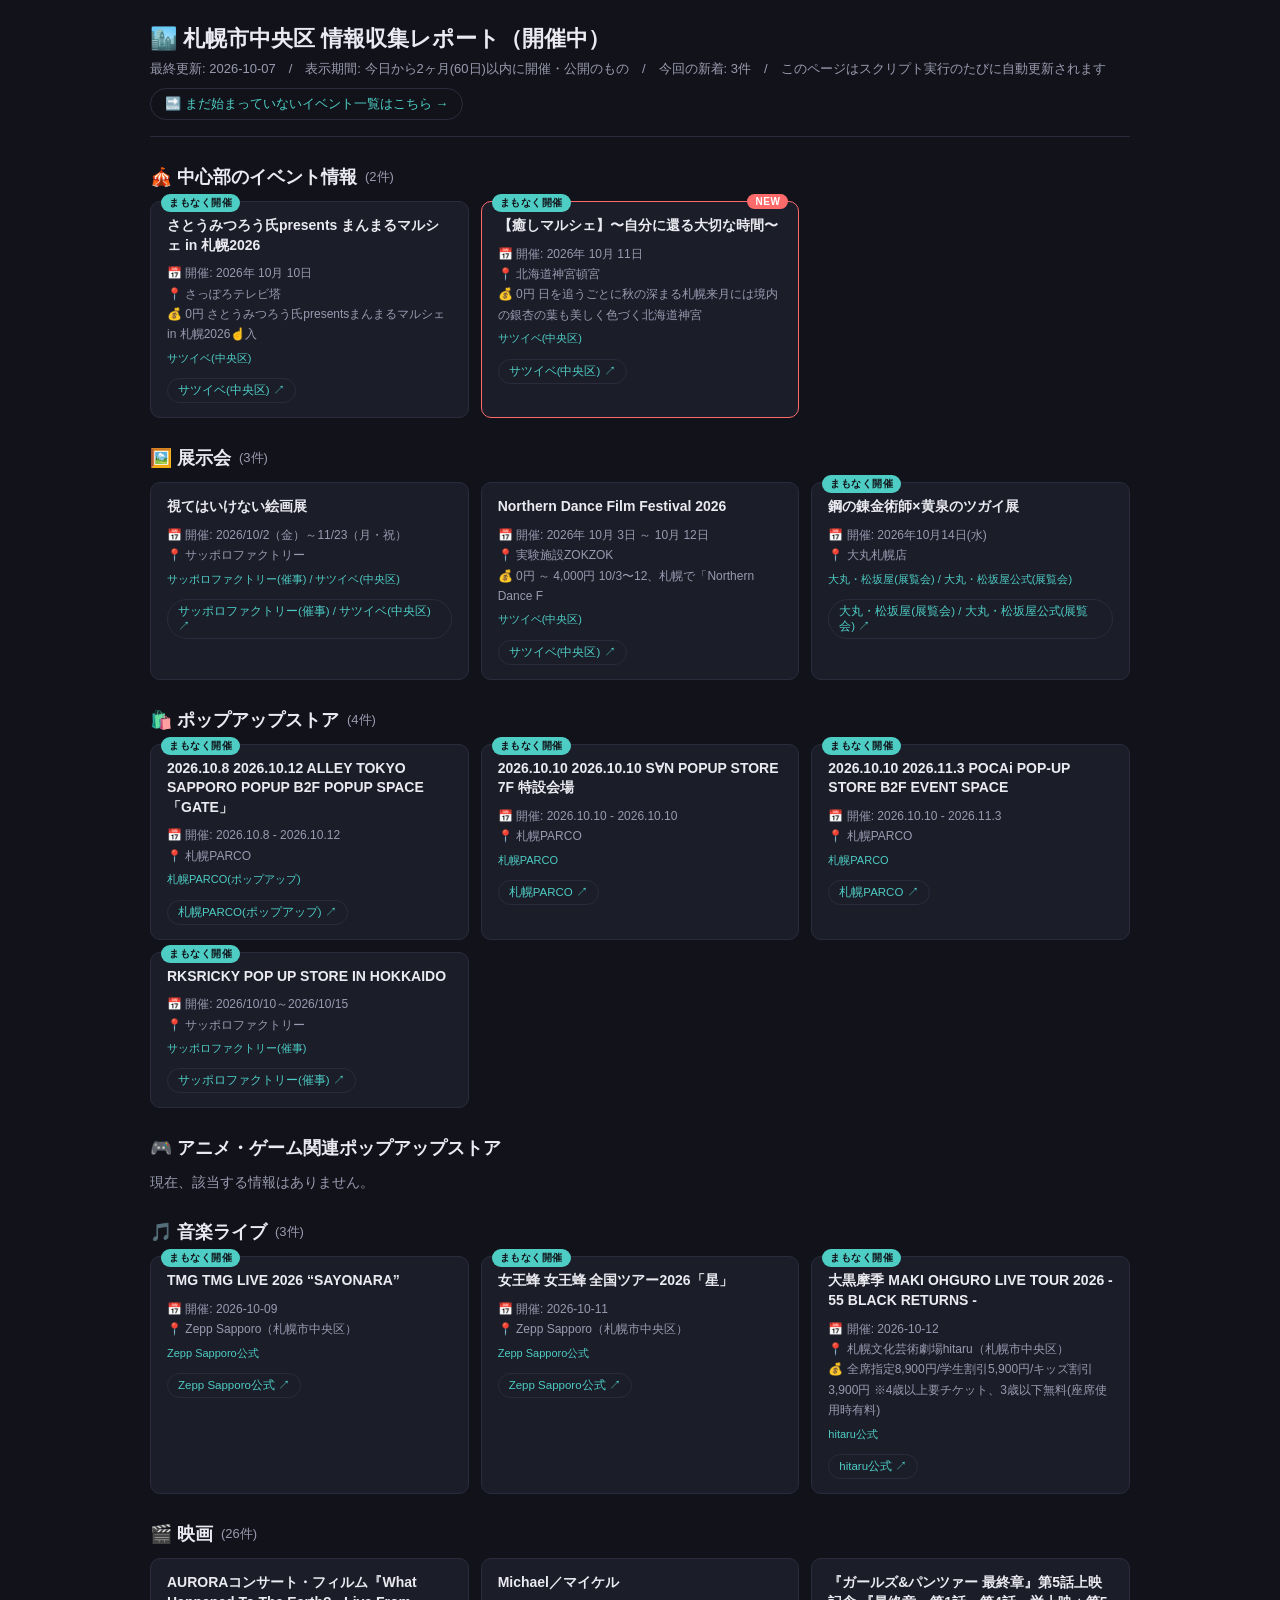
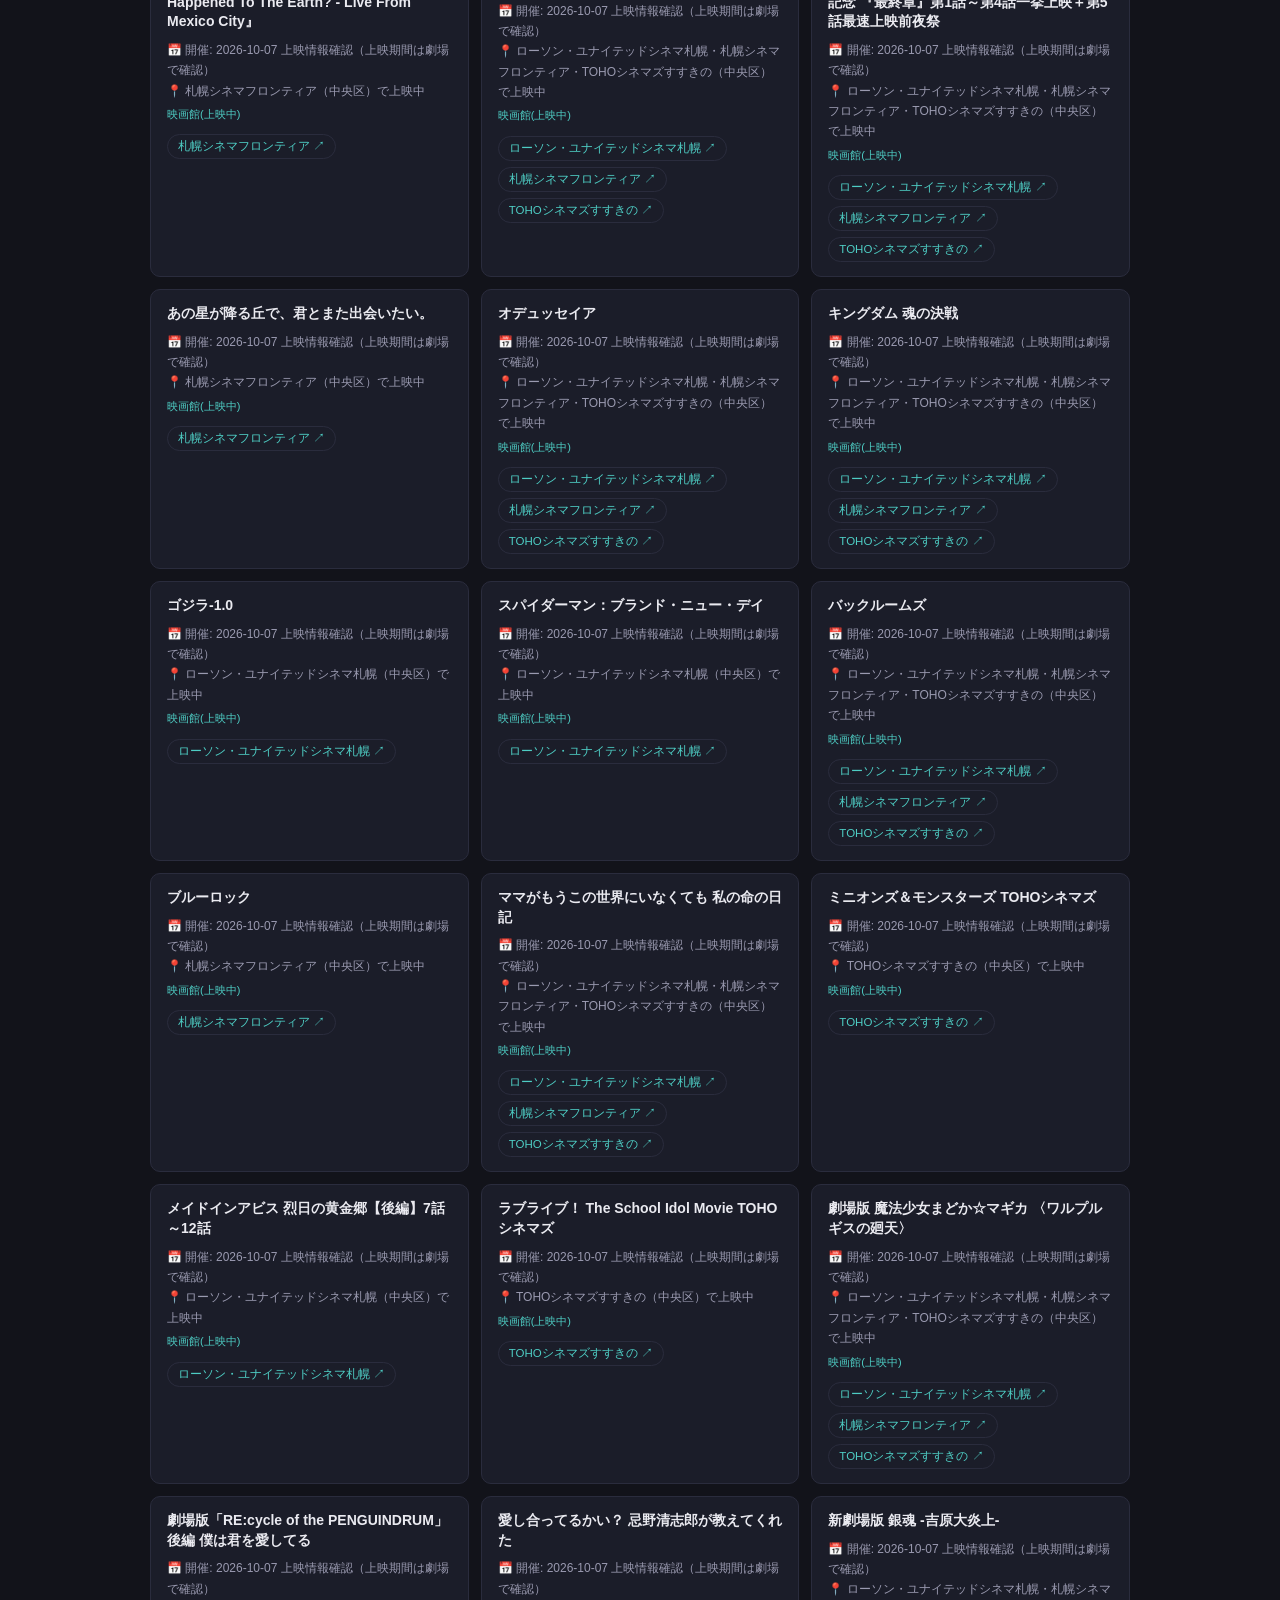
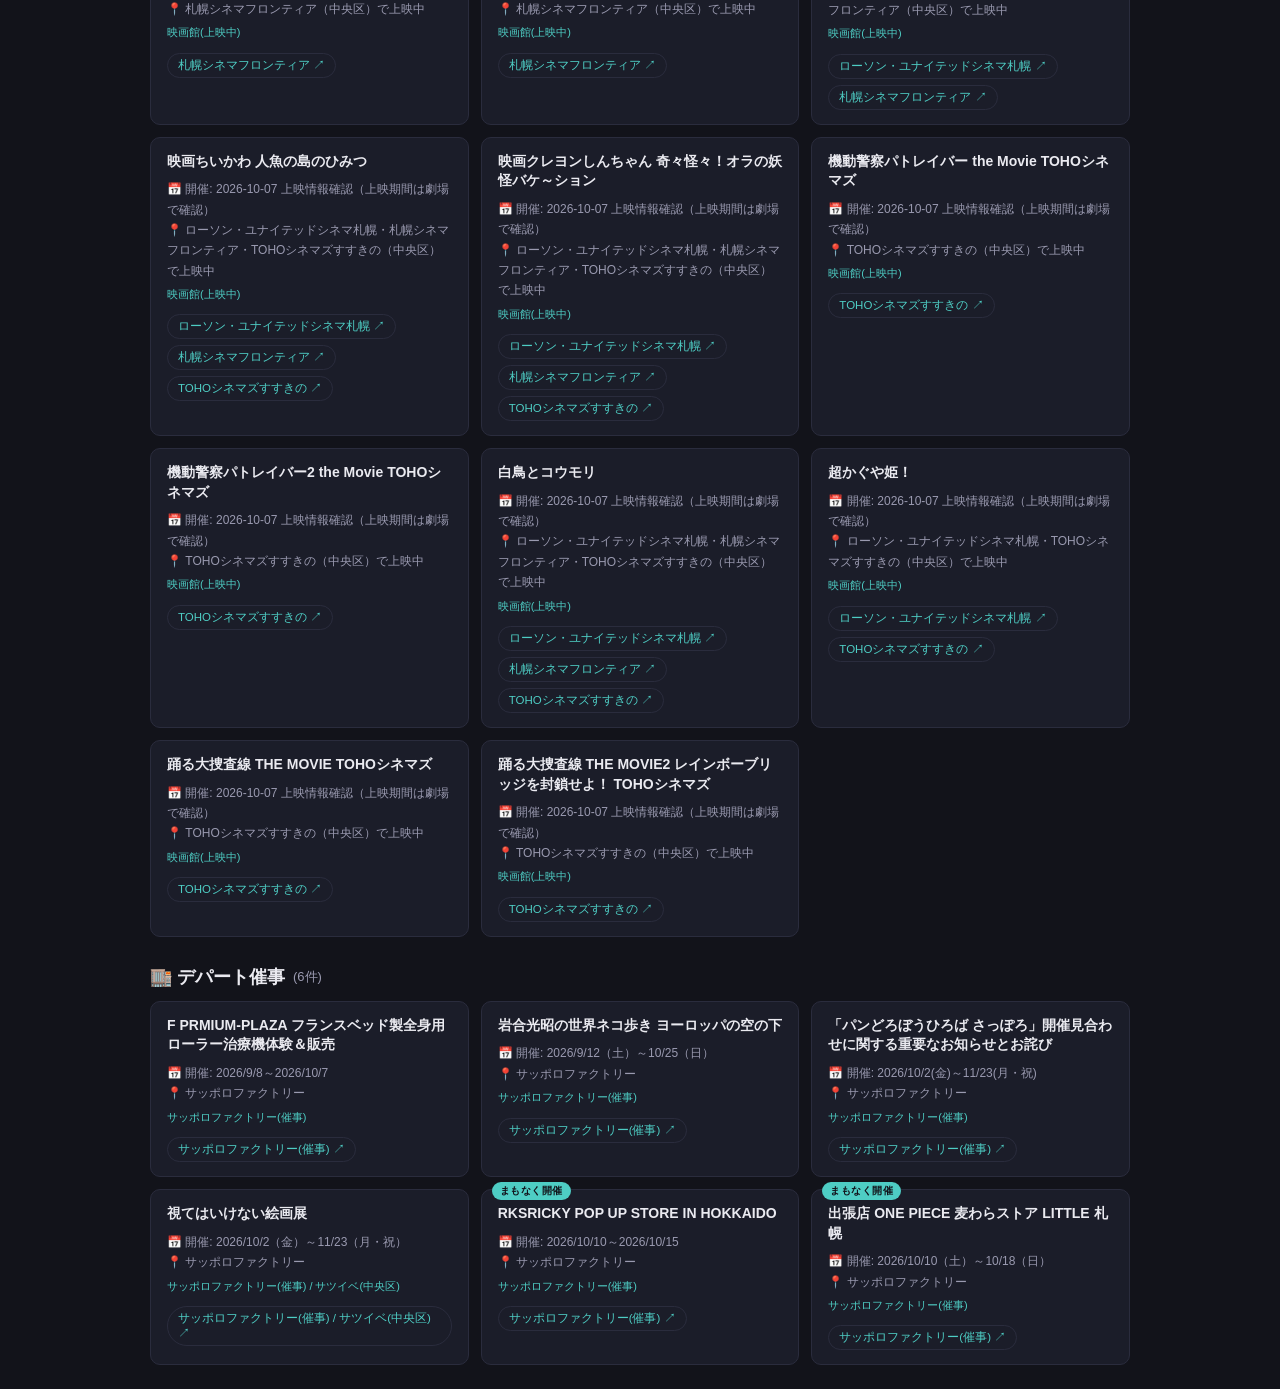
==== data/index.html @ 95ec0a72 "auto update" ====
<!DOCTYPE html>
<html lang="ja">
<head>
<meta charset="UTF-8">
<meta name="viewport" content="width=device-width, initial-scale=1.0">
<title>札幌市中央区 情報収集レポート</title>
<style>
  :root {
    --bg: #12131a;
    --panel: #1b1d29;
    --accent: #ff6b6b;
    --accent2: #4ecdc4;
    --text: #eaeaf0;
    --muted: #9a9ab0;
    --border: #2a2c3d;
  }
  * { box-sizing: border-box; }
  body {
    margin: 0;
    font-family: "Hiragino Kaku Gothic ProN", "Yu Gothic", "Segoe UI", sans-serif;
    background: var(--bg);
    color: var(--text);
    padding: 24px;
  }
  header {
    max-width: 980px;
    margin: 0 auto 24px;
    padding-bottom: 16px;
    border-bottom: 1px solid var(--border);
  }
  h1 {
    font-size: 22px;
    margin: 0 0 6px;
  }
  .updated {
    color: var(--muted);
    font-size: 13px;
  }
  .page-switch {
    margin-top: 10px;
  }
  .page-switch a {
    display: inline-block;
    color: var(--accent2);
    text-decoration: none;
    font-size: 13px;
    border: 1px solid var(--border);
    border-radius: 999px;
    padding: 6px 14px;
  }
  .page-switch a:hover {
    border-color: var(--accent2);
  }
  main {
    max-width: 980px;
    margin: 0 auto;
  }
  h2 {
    font-size: 18px;
    margin: 28px 0 12px;
    display: flex;
    align-items: center;
    gap: 8px;
  }
  .count {
    color: var(--muted);
    font-size: 13px;
    font-weight: normal;
  }
  .empty {
    color: var(--muted);
    font-size: 14px;
  }
  .cards {
    display: grid;
    grid-template-columns: repeat(auto-fill, minmax(260px, 1fr));
    gap: 12px;
  }
  .card {
    position: relative;
    display: block;
    background: var(--panel);
    border: 1px solid var(--border);
    border-radius: 10px;
    padding: 14px 16px;
    color: var(--text);
    transition: border-color 0.15s;
  }
  .card.new {
    border-color: var(--accent);
  }
  .card-links {
    display: flex;
    flex-wrap: wrap;
    gap: 6px;
    margin-top: 10px;
  }
  .card-link {
    display: inline-block;
    font-size: 11.5px;
    color: var(--accent2);
    text-decoration: none;
    border: 1px solid var(--border);
    border-radius: 999px;
    padding: 4px 10px;
    transition: border-color 0.15s, color 0.15s;
  }
  .card-link:hover {
    border-color: var(--accent2);
    color: #fff;
  }
  .badge {
    position: absolute;
    top: -8px;
    right: 10px;
    background: var(--accent);
    color: #fff;
    font-size: 10px;
    padding: 2px 8px;
    border-radius: 999px;
    font-weight: bold;
    letter-spacing: 0.05em;
  }
  .badge-soon {
    right: auto;
    left: 10px;
    background: var(--accent2);
    color: #12131a;
  }
  .card-title {
    font-size: 14px;
    font-weight: 600;
    margin-bottom: 8px;
    line-height: 1.4;
  }
  .card-blurb {
    font-size: 12.5px;
    color: var(--accent2);
    margin-bottom: 8px;
    line-height: 1.5;
  }
  .card-meta {
    font-size: 12px;
    color: var(--muted);
    line-height: 1.7;
  }
  .source {
    display: inline-block;
    margin-top: 4px;
    color: var(--accent2);
    font-size: 11px;
  }
</style>
</head>
<body>
<header>
  <h1>🏙️ 札幌市中央区 情報収集レポート（開催中）</h1>
  <div class="updated">最終更新: 2026-10-07　/　表示期間: 今日から2ヶ月(60日)以内に開催・公開のもの　/　今回の新着: 3件　/　このページはスクリプト実行のたびに自動更新されます</div>
  <div class="page-switch"><a href="upcoming.html">🔜 まだ始まっていないイベント一覧はこちら →</a></div>
</header>
<main>
<h2>🎪 中心部のイベント情報 <span class="count">(2件)</span></h2><div class="cards">
            <div class="card">
              <span class="badge badge-soon">まもなく開催</span>
              <div class="card-title">さとうみつろう氏presents まんまるマルシェ in 札幌2026</div>
              
              <div class="card-meta">
                📅 開催: 2026年 10月 10日<br>
                
                📍 さっぽろテレビ塔<br>
                💰 0円 さとうみつろう氏presentsまんまるマルシェ in 札幌2026☝️入<br>
                <span class="source">サツイベ(中央区)</span>
              </div>
              <div class="card-links"><a class="card-link" href="https://sapporo.magazine.events/area/chuou-ku/83723.html" target="_blank" rel="noopener">サツイベ(中央区) ↗</a></div>
            </div>
            
            <div class="card new">
              <span class="badge">NEW</span><span class="badge badge-soon">まもなく開催</span>
              <div class="card-title">【癒しマルシェ】〜自分に還る大切な時間〜</div>
              
              <div class="card-meta">
                📅 開催: 2026年 10月 11日<br>
                
                📍 北海道神宮頓宮<br>
                💰 0円 日を追うごとに秋の深まる札幌来月には境内の銀杏の葉も美しく色づく北海道神宮<br>
                <span class="source">サツイベ(中央区)</span>
              </div>
              <div class="card-links"><a class="card-link" href="https://sapporo.magazine.events/area/chuou-ku/83795.html" target="_blank" rel="noopener">サツイベ(中央区) ↗</a></div>
            </div>
            </div><h2>🖼️ 展示会 <span class="count">(3件)</span></h2><div class="cards">
            <div class="card">
              
              <div class="card-title">視てはいけない絵画展</div>
              
              <div class="card-meta">
                📅 開催: 2026/10/2（金）～11/23（月・祝）<br>
                
                📍 サッポロファクトリー<br>
                
                <span class="source">サッポロファクトリー(催事) / サツイベ(中央区)</span>
              </div>
              <div class="card-links"><a class="card-link" href="https://sapporofactory.jp/event/detail/648" target="_blank" rel="noopener">サッポロファクトリー(催事) / サツイベ(中央区) ↗</a></div>
            </div>
            
            <div class="card">
              
              <div class="card-title">Northern Dance Film Festival 2026</div>
              
              <div class="card-meta">
                📅 開催: 2026年 10月 3日 ～ 10月 12日<br>
                
                📍 実験施設ZOKZOK<br>
                💰 0円 ～ 4,000円 10/3〜12、札幌で「Northern Dance F<br>
                <span class="source">サツイベ(中央区)</span>
              </div>
              <div class="card-links"><a class="card-link" href="https://sapporo.magazine.events/area/chuou-ku/83591.html" target="_blank" rel="noopener">サツイベ(中央区) ↗</a></div>
            </div>
            
            <div class="card">
              <span class="badge badge-soon">まもなく開催</span>
              <div class="card-title">鋼の錬金術師×黄泉のツガイ展</div>
              
              <div class="card-meta">
                📅 開催: 2026年10月14日(水)<br>
                
                📍 大丸札幌店<br>
                
                <span class="source">大丸・松坂屋(展覧会) / 大丸・松坂屋公式(展覧会)</span>
              </div>
              <div class="card-links"><a class="card-link" href="https://dmdepart.jp/museum/#5ce65012d70d" target="_blank" rel="noopener">大丸・松坂屋(展覧会) / 大丸・松坂屋公式(展覧会) ↗</a></div>
            </div>
            </div><h2>🛍️ ポップアップストア <span class="count">(4件)</span></h2><div class="cards">
            <div class="card">
              <span class="badge badge-soon">まもなく開催</span>
              <div class="card-title">2026.10.8 2026.10.12 ALLEY TOKYO SAPPORO POPUP B2F POPUP SPACE 「GATE」</div>
              
              <div class="card-meta">
                📅 開催: 2026.10.8 - 2026.10.12<br>
                
                📍 札幌PARCO<br>
                
                <span class="source">札幌PARCO(ポップアップ)</span>
              </div>
              <div class="card-links"><a class="card-link" href="https://sapporo.parco.jp/event/detail/?id=38687" target="_blank" rel="noopener">札幌PARCO(ポップアップ) ↗</a></div>
            </div>
            
            <div class="card">
              <span class="badge badge-soon">まもなく開催</span>
              <div class="card-title">2026.10.10 2026.10.10 S∀N POPUP STORE 7F 特設会場</div>
              
              <div class="card-meta">
                📅 開催: 2026.10.10 - 2026.10.10<br>
                
                📍 札幌PARCO<br>
                
                <span class="source">札幌PARCO</span>
              </div>
              <div class="card-links"><a class="card-link" href="https://sapporo.parco.jp/event/detail/?id=38953" target="_blank" rel="noopener">札幌PARCO ↗</a></div>
            </div>
            
            <div class="card">
              <span class="badge badge-soon">まもなく開催</span>
              <div class="card-title">2026.10.10 2026.11.3 POCAi POP-UP STORE​ B2F EVENT SPACE</div>
              
              <div class="card-meta">
                📅 開催: 2026.10.10 - 2026.11.3<br>
                
                📍 札幌PARCO<br>
                
                <span class="source">札幌PARCO</span>
              </div>
              <div class="card-links"><a class="card-link" href="https://sapporo.parco.jp/event/detail/?id=38686" target="_blank" rel="noopener">札幌PARCO ↗</a></div>
            </div>
            
            <div class="card">
              <span class="badge badge-soon">まもなく開催</span>
              <div class="card-title">RKSRICKY POP UP STORE IN HOKKAIDO</div>
              
              <div class="card-meta">
                📅 開催: 2026/10/10～2026/10/15<br>
                
                📍 サッポロファクトリー<br>
                
                <span class="source">サッポロファクトリー(催事)</span>
              </div>
              <div class="card-links"><a class="card-link" href="https://sapporofactory.jp/event/detail/653" target="_blank" rel="noopener">サッポロファクトリー(催事) ↗</a></div>
            </div>
            </div><h2>🎮 アニメ・ゲーム関連ポップアップストア</h2><p class="empty">現在、該当する情報はありません。</p><h2>🎵 音楽ライブ <span class="count">(3件)</span></h2><div class="cards">
            <div class="card">
              <span class="badge badge-soon">まもなく開催</span>
              <div class="card-title">TMG TMG LIVE 2026 “SAYONARA”</div>
              
              <div class="card-meta">
                📅 開催: 2026-10-09<br>
                
                📍 Zepp Sapporo（札幌市中央区）<br>
                
                <span class="source">Zepp Sapporo公式</span>
              </div>
              <div class="card-links"><a class="card-link" href="https://www.zepp.co.jp/hall/sapporo/schedule/single/?rid=156592" target="_blank" rel="noopener">Zepp Sapporo公式 ↗</a></div>
            </div>
            
            <div class="card">
              <span class="badge badge-soon">まもなく開催</span>
              <div class="card-title">女王蜂 女王蜂 全国ツアー2026「星」</div>
              
              <div class="card-meta">
                📅 開催: 2026-10-11<br>
                
                📍 Zepp Sapporo（札幌市中央区）<br>
                
                <span class="source">Zepp Sapporo公式</span>
              </div>
              <div class="card-links"><a class="card-link" href="https://www.zepp.co.jp/hall/sapporo/schedule/single/?rid=156659" target="_blank" rel="noopener">Zepp Sapporo公式 ↗</a></div>
            </div>
            
            <div class="card">
              <span class="badge badge-soon">まもなく開催</span>
              <div class="card-title">大黒摩季 MAKI OHGURO LIVE TOUR 2026 - 55 BLACK RETURNS -</div>
              
              <div class="card-meta">
                📅 開催: 2026-10-12<br>
                
                📍 札幌文化芸術劇場hitaru（札幌市中央区）<br>
                💰 全席指定8,900円/学生割引5,900円/キッズ割引3,900円 ※4歳以上要チケット、3歳以下無料(座席使用時有料)<br>
                <span class="source">hitaru公式</span>
              </div>
              <div class="card-links"><a class="card-link" href="https://www.sapporo-community-plaza.jp/event.php?num=5345#official-live-2026-10-12" target="_blank" rel="noopener">hitaru公式 ↗</a></div>
            </div>
            </div><h2>🎬 映画 <span class="count">(26件)</span></h2><div class="cards">
            <div class="card">
              
              <div class="card-title">AURORAコンサート・フィルム『What Happened To The Earth? - Live From Mexico City』</div>
              
              <div class="card-meta">
                📅 開催: 2026-10-07 上映情報確認（上映期間は劇場で確認）<br>
                
                📍 札幌シネマフロンティア（中央区）で上映中<br>
                
                <span class="source">映画館(上映中)</span>
              </div>
              <div class="card-links"><a class="card-link" href="https://press.moviewalker.jp/mv93869/schedule/th592/" target="_blank" rel="noopener">札幌シネマフロンティア ↗</a></div>
            </div>
            
            <div class="card">
              
              <div class="card-title">Michael／マイケル</div>
              
              <div class="card-meta">
                📅 開催: 2026-10-07 上映情報確認（上映期間は劇場で確認）<br>
                
                📍 ローソン・ユナイテッドシネマ札幌・札幌シネマフロンティア・TOHOシネマズすすきの（中央区）で上映中<br>
                
                <span class="source">映画館(上映中)</span>
              </div>
              <div class="card-links"><a class="card-link" href="https://press.moviewalker.jp/mv86806/schedule/th220/" target="_blank" rel="noopener">ローソン・ユナイテッドシネマ札幌 ↗</a><a class="card-link" href="https://press.moviewalker.jp/mv86806/schedule/th592/" target="_blank" rel="noopener">札幌シネマフロンティア ↗</a><a class="card-link" href="https://press.moviewalker.jp/mv86806/schedule/th828/" target="_blank" rel="noopener">TOHOシネマズすすきの ↗</a></div>
            </div>
            
            <div class="card">
              
              <div class="card-title">『ガールズ&amp;パンツァー 最終章』第5話上映記念 『最終章』第1話～第4話一挙上映＋第5話最速上映前夜祭</div>
              
              <div class="card-meta">
                📅 開催: 2026-10-07 上映情報確認（上映期間は劇場で確認）<br>
                
                📍 ローソン・ユナイテッドシネマ札幌・札幌シネマフロンティア・TOHOシネマズすすきの（中央区）で上映中<br>
                
                <span class="source">映画館(上映中)</span>
              </div>
              <div class="card-links"><a class="card-link" href="https://press.moviewalker.jp/mv94434/schedule/th220/" target="_blank" rel="noopener">ローソン・ユナイテッドシネマ札幌 ↗</a><a class="card-link" href="https://press.moviewalker.jp/mv94434/schedule/th592/" target="_blank" rel="noopener">札幌シネマフロンティア ↗</a><a class="card-link" href="https://press.moviewalker.jp/mv94434/schedule/th828/" target="_blank" rel="noopener">TOHOシネマズすすきの ↗</a></div>
            </div>
            
            <div class="card">
              
              <div class="card-title">あの星が降る丘で、君とまた出会いたい。</div>
              
              <div class="card-meta">
                📅 開催: 2026-10-07 上映情報確認（上映期間は劇場で確認）<br>
                
                📍 札幌シネマフロンティア（中央区）で上映中<br>
                
                <span class="source">映画館(上映中)</span>
              </div>
              <div class="card-links"><a class="card-link" href="https://press.moviewalker.jp/mv90689/schedule/th592/" target="_blank" rel="noopener">札幌シネマフロンティア ↗</a></div>
            </div>
            
            <div class="card">
              
              <div class="card-title">オデュッセイア</div>
              
              <div class="card-meta">
                📅 開催: 2026-10-07 上映情報確認（上映期間は劇場で確認）<br>
                
                📍 ローソン・ユナイテッドシネマ札幌・札幌シネマフロンティア・TOHOシネマズすすきの（中央区）で上映中<br>
                
                <span class="source">映画館(上映中)</span>
              </div>
              <div class="card-links"><a class="card-link" href="https://press.moviewalker.jp/mv90314/schedule/th220/" target="_blank" rel="noopener">ローソン・ユナイテッドシネマ札幌 ↗</a><a class="card-link" href="https://press.moviewalker.jp/mv90314/schedule/th592/" target="_blank" rel="noopener">札幌シネマフロンティア ↗</a><a class="card-link" href="https://press.moviewalker.jp/mv90314/schedule/th828/" target="_blank" rel="noopener">TOHOシネマズすすきの ↗</a></div>
            </div>
            
            <div class="card">
              
              <div class="card-title">キングダム 魂の決戦</div>
              
              <div class="card-meta">
                📅 開催: 2026-10-07 上映情報確認（上映期間は劇場で確認）<br>
                
                📍 ローソン・ユナイテッドシネマ札幌・札幌シネマフロンティア・TOHOシネマズすすきの（中央区）で上映中<br>
                
                <span class="source">映画館(上映中)</span>
              </div>
              <div class="card-links"><a class="card-link" href="https://press.moviewalker.jp/mv90400/schedule/th220/" target="_blank" rel="noopener">ローソン・ユナイテッドシネマ札幌 ↗</a><a class="card-link" href="https://press.moviewalker.jp/mv90400/schedule/th592/" target="_blank" rel="noopener">札幌シネマフロンティア ↗</a><a class="card-link" href="https://press.moviewalker.jp/mv90400/schedule/th828/" target="_blank" rel="noopener">TOHOシネマズすすきの ↗</a></div>
            </div>
            
            <div class="card">
              
              <div class="card-title">ゴジラ-1.0</div>
              
              <div class="card-meta">
                📅 開催: 2026-10-07 上映情報確認（上映期間は劇場で確認）<br>
                
                📍 ローソン・ユナイテッドシネマ札幌（中央区）で上映中<br>
                
                <span class="source">映画館(上映中)</span>
              </div>
              <div class="card-links"><a class="card-link" href="https://press.moviewalker.jp/mv80016/schedule/th220/" target="_blank" rel="noopener">ローソン・ユナイテッドシネマ札幌 ↗</a></div>
            </div>
            
            <div class="card">
              
              <div class="card-title">スパイダーマン：ブランド・ニュー・デイ</div>
              
              <div class="card-meta">
                📅 開催: 2026-10-07 上映情報確認（上映期間は劇場で確認）<br>
                
                📍 ローソン・ユナイテッドシネマ札幌（中央区）で上映中<br>
                
                <span class="source">映画館(上映中)</span>
              </div>
              <div class="card-links"><a class="card-link" href="https://press.moviewalker.jp/mv87980/schedule/th220/" target="_blank" rel="noopener">ローソン・ユナイテッドシネマ札幌 ↗</a></div>
            </div>
            
            <div class="card">
              
              <div class="card-title">バックルームズ</div>
              
              <div class="card-meta">
                📅 開催: 2026-10-07 上映情報確認（上映期間は劇場で確認）<br>
                
                📍 ローソン・ユナイテッドシネマ札幌・札幌シネマフロンティア・TOHOシネマズすすきの（中央区）で上映中<br>
                
                <span class="source">映画館(上映中)</span>
              </div>
              <div class="card-links"><a class="card-link" href="https://press.moviewalker.jp/mv93401/schedule/th220/" target="_blank" rel="noopener">ローソン・ユナイテッドシネマ札幌 ↗</a><a class="card-link" href="https://press.moviewalker.jp/mv93401/schedule/th592/" target="_blank" rel="noopener">札幌シネマフロンティア ↗</a><a class="card-link" href="https://press.moviewalker.jp/mv93401/schedule/th828/" target="_blank" rel="noopener">TOHOシネマズすすきの ↗</a></div>
            </div>
            
            <div class="card">
              
              <div class="card-title">ブルーロック</div>
              
              <div class="card-meta">
                📅 開催: 2026-10-07 上映情報確認（上映期間は劇場で確認）<br>
                
                📍 札幌シネマフロンティア（中央区）で上映中<br>
                
                <span class="source">映画館(上映中)</span>
              </div>
              <div class="card-links"><a class="card-link" href="https://press.moviewalker.jp/mv91168/schedule/th592/" target="_blank" rel="noopener">札幌シネマフロンティア ↗</a></div>
            </div>
            
            <div class="card">
              
              <div class="card-title">ママがもうこの世界にいなくても 私の命の日記</div>
              
              <div class="card-meta">
                📅 開催: 2026-10-07 上映情報確認（上映期間は劇場で確認）<br>
                
                📍 ローソン・ユナイテッドシネマ札幌・札幌シネマフロンティア・TOHOシネマズすすきの（中央区）で上映中<br>
                
                <span class="source">映画館(上映中)</span>
              </div>
              <div class="card-links"><a class="card-link" href="https://press.moviewalker.jp/mv92935/schedule/th220/" target="_blank" rel="noopener">ローソン・ユナイテッドシネマ札幌 ↗</a><a class="card-link" href="https://press.moviewalker.jp/mv92935/schedule/th592/" target="_blank" rel="noopener">札幌シネマフロンティア ↗</a><a class="card-link" href="https://press.moviewalker.jp/mv92935/schedule/th828/" target="_blank" rel="noopener">TOHOシネマズすすきの ↗</a></div>
            </div>
            
            <div class="card">
              
              <div class="card-title">ミニオンズ＆モンスターズ TOHOシネマズ</div>
              
              <div class="card-meta">
                📅 開催: 2026-10-07 上映情報確認（上映期間は劇場で確認）<br>
                
                📍 TOHOシネマズすすきの（中央区）で上映中<br>
                
                <span class="source">映画館(上映中)</span>
              </div>
              <div class="card-links"><a class="card-link" href="https://press.moviewalker.jp/mv92494/schedule/th828/" target="_blank" rel="noopener">TOHOシネマズすすきの ↗</a></div>
            </div>
            
            <div class="card">
              
              <div class="card-title">メイドインアビス 烈日の黄金郷【後編】7話～12話</div>
              
              <div class="card-meta">
                📅 開催: 2026-10-07 上映情報確認（上映期間は劇場で確認）<br>
                
                📍 ローソン・ユナイテッドシネマ札幌（中央区）で上映中<br>
                
                <span class="source">映画館(上映中)</span>
              </div>
              <div class="card-links"><a class="card-link" href="https://press.moviewalker.jp/mv94255/schedule/th220/" target="_blank" rel="noopener">ローソン・ユナイテッドシネマ札幌 ↗</a></div>
            </div>
            
            <div class="card">
              
              <div class="card-title">ラブライブ！ The School Idol Movie TOHOシネマズ</div>
              
              <div class="card-meta">
                📅 開催: 2026-10-07 上映情報確認（上映期間は劇場で確認）<br>
                
                📍 TOHOシネマズすすきの（中央区）で上映中<br>
                
                <span class="source">映画館(上映中)</span>
              </div>
              <div class="card-links"><a class="card-link" href="https://press.moviewalker.jp/mv57729/schedule/th828/" target="_blank" rel="noopener">TOHOシネマズすすきの ↗</a></div>
            </div>
            
            <div class="card">
              
              <div class="card-title">劇場版 魔法少女まどか☆マギカ 〈ワルプルギスの廻天〉</div>
              
              <div class="card-meta">
                📅 開催: 2026-10-07 上映情報確認（上映期間は劇場で確認）<br>
                
                📍 ローソン・ユナイテッドシネマ札幌・札幌シネマフロンティア・TOHOシネマズすすきの（中央区）で上映中<br>
                
                <span class="source">映画館(上映中)</span>
              </div>
              <div class="card-links"><a class="card-link" href="https://press.moviewalker.jp/mv73373/schedule/th220/" target="_blank" rel="noopener">ローソン・ユナイテッドシネマ札幌 ↗</a><a class="card-link" href="https://press.moviewalker.jp/mv73373/schedule/th592/" target="_blank" rel="noopener">札幌シネマフロンティア ↗</a><a class="card-link" href="https://press.moviewalker.jp/mv73373/schedule/th828/" target="_blank" rel="noopener">TOHOシネマズすすきの ↗</a></div>
            </div>
            
            <div class="card">
              
              <div class="card-title">劇場版「RE:cycle of the PENGUINDRUM」後編 僕は君を愛してる</div>
              
              <div class="card-meta">
                📅 開催: 2026-10-07 上映情報確認（上映期間は劇場で確認）<br>
                
                📍 札幌シネマフロンティア（中央区）で上映中<br>
                
                <span class="source">映画館(上映中)</span>
              </div>
              <div class="card-links"><a class="card-link" href="https://press.moviewalker.jp/mv75322/schedule/th592/" target="_blank" rel="noopener">札幌シネマフロンティア ↗</a></div>
            </div>
            
            <div class="card">
              
              <div class="card-title">愛し合ってるかい？ 忌野清志郎が教えてくれた</div>
              
              <div class="card-meta">
                📅 開催: 2026-10-07 上映情報確認（上映期間は劇場で確認）<br>
                
                📍 札幌シネマフロンティア（中央区）で上映中<br>
                
                <span class="source">映画館(上映中)</span>
              </div>
              <div class="card-links"><a class="card-link" href="https://press.moviewalker.jp/mv93163/schedule/th592/" target="_blank" rel="noopener">札幌シネマフロンティア ↗</a></div>
            </div>
            
            <div class="card">
              
              <div class="card-title">新劇場版 銀魂 -吉原大炎上-</div>
              
              <div class="card-meta">
                📅 開催: 2026-10-07 上映情報確認（上映期間は劇場で確認）<br>
                
                📍 ローソン・ユナイテッドシネマ札幌・札幌シネマフロンティア（中央区）で上映中<br>
                
                <span class="source">映画館(上映中)</span>
              </div>
              <div class="card-links"><a class="card-link" href="https://press.moviewalker.jp/mv90750/schedule/th220/" target="_blank" rel="noopener">ローソン・ユナイテッドシネマ札幌 ↗</a><a class="card-link" href="https://press.moviewalker.jp/mv90750/schedule/th592/" target="_blank" rel="noopener">札幌シネマフロンティア ↗</a></div>
            </div>
            
            <div class="card">
              
              <div class="card-title">映画ちいかわ 人魚の島のひみつ</div>
              
              <div class="card-meta">
                📅 開催: 2026-10-07 上映情報確認（上映期間は劇場で確認）<br>
                
                📍 ローソン・ユナイテッドシネマ札幌・札幌シネマフロンティア・TOHOシネマズすすきの（中央区）で上映中<br>
                
                <span class="source">映画館(上映中)</span>
              </div>
              <div class="card-links"><a class="card-link" href="https://press.moviewalker.jp/mv91749/schedule/th220/" target="_blank" rel="noopener">ローソン・ユナイテッドシネマ札幌 ↗</a><a class="card-link" href="https://press.moviewalker.jp/mv91749/schedule/th592/" target="_blank" rel="noopener">札幌シネマフロンティア ↗</a><a class="card-link" href="https://press.moviewalker.jp/mv91749/schedule/th828/" target="_blank" rel="noopener">TOHOシネマズすすきの ↗</a></div>
            </div>
            
            <div class="card">
              
              <div class="card-title">映画クレヨンしんちゃん 奇々怪々！オラの妖怪バケ～ション</div>
              
              <div class="card-meta">
                📅 開催: 2026-10-07 上映情報確認（上映期間は劇場で確認）<br>
                
                📍 ローソン・ユナイテッドシネマ札幌・札幌シネマフロンティア・TOHOシネマズすすきの（中央区）で上映中<br>
                
                <span class="source">映画館(上映中)</span>
              </div>
              <div class="card-links"><a class="card-link" href="https://press.moviewalker.jp/mv92048/schedule/th220/" target="_blank" rel="noopener">ローソン・ユナイテッドシネマ札幌 ↗</a><a class="card-link" href="https://press.moviewalker.jp/mv92048/schedule/th592/" target="_blank" rel="noopener">札幌シネマフロンティア ↗</a><a class="card-link" href="https://press.moviewalker.jp/mv92048/schedule/th828/" target="_blank" rel="noopener">TOHOシネマズすすきの ↗</a></div>
            </div>
            
            <div class="card">
              
              <div class="card-title">機動警察パトレイバー the Movie TOHOシネマズ</div>
              
              <div class="card-meta">
                📅 開催: 2026-10-07 上映情報確認（上映期間は劇場で確認）<br>
                
                📍 TOHOシネマズすすきの（中央区）で上映中<br>
                
                <span class="source">映画館(上映中)</span>
              </div>
              <div class="card-links"><a class="card-link" href="https://press.moviewalker.jp/mv17928/schedule/th828/" target="_blank" rel="noopener">TOHOシネマズすすきの ↗</a></div>
            </div>
            
            <div class="card">
              
              <div class="card-title">機動警察パトレイバー2 the Movie TOHOシネマズ</div>
              
              <div class="card-meta">
                📅 開催: 2026-10-07 上映情報確認（上映期間は劇場で確認）<br>
                
                📍 TOHOシネマズすすきの（中央区）で上映中<br>
                
                <span class="source">映画館(上映中)</span>
              </div>
              <div class="card-links"><a class="card-link" href="https://press.moviewalker.jp/mv27519/schedule/th828/" target="_blank" rel="noopener">TOHOシネマズすすきの ↗</a></div>
            </div>
            
            <div class="card">
              
              <div class="card-title">白鳥とコウモリ</div>
              
              <div class="card-meta">
                📅 開催: 2026-10-07 上映情報確認（上映期間は劇場で確認）<br>
                
                📍 ローソン・ユナイテッドシネマ札幌・札幌シネマフロンティア・TOHOシネマズすすきの（中央区）で上映中<br>
                
                <span class="source">映画館(上映中)</span>
              </div>
              <div class="card-links"><a class="card-link" href="https://press.moviewalker.jp/mv92339/schedule/th220/" target="_blank" rel="noopener">ローソン・ユナイテッドシネマ札幌 ↗</a><a class="card-link" href="https://press.moviewalker.jp/mv92339/schedule/th592/" target="_blank" rel="noopener">札幌シネマフロンティア ↗</a><a class="card-link" href="https://press.moviewalker.jp/mv92339/schedule/th828/" target="_blank" rel="noopener">TOHOシネマズすすきの ↗</a></div>
            </div>
            
            <div class="card">
              
              <div class="card-title">超かぐや姫！</div>
              
              <div class="card-meta">
                📅 開催: 2026-10-07 上映情報確認（上映期間は劇場で確認）<br>
                
                📍 ローソン・ユナイテッドシネマ札幌・TOHOシネマズすすきの（中央区）で上映中<br>
                
                <span class="source">映画館(上映中)</span>
              </div>
              <div class="card-links"><a class="card-link" href="https://press.moviewalker.jp/mv91585/schedule/th220/" target="_blank" rel="noopener">ローソン・ユナイテッドシネマ札幌 ↗</a><a class="card-link" href="https://press.moviewalker.jp/mv91585/schedule/th828/" target="_blank" rel="noopener">TOHOシネマズすすきの ↗</a></div>
            </div>
            
            <div class="card">
              
              <div class="card-title">踊る大捜査線 THE MOVIE TOHOシネマズ</div>
              
              <div class="card-meta">
                📅 開催: 2026-10-07 上映情報確認（上映期間は劇場で確認）<br>
                
                📍 TOHOシネマズすすきの（中央区）で上映中<br>
                
                <span class="source">映画館(上映中)</span>
              </div>
              <div class="card-links"><a class="card-link" href="https://press.moviewalker.jp/mv37699/schedule/th828/" target="_blank" rel="noopener">TOHOシネマズすすきの ↗</a></div>
            </div>
            
            <div class="card">
              
              <div class="card-title">踊る大捜査線 THE MOVIE2 レインボーブリッジを封鎖せよ！ TOHOシネマズ</div>
              
              <div class="card-meta">
                📅 開催: 2026-10-07 上映情報確認（上映期間は劇場で確認）<br>
                
                📍 TOHOシネマズすすきの（中央区）で上映中<br>
                
                <span class="source">映画館(上映中)</span>
              </div>
              <div class="card-links"><a class="card-link" href="https://press.moviewalker.jp/mv40043/schedule/th828/" target="_blank" rel="noopener">TOHOシネマズすすきの ↗</a></div>
            </div>
            </div><h2>🏬 デパート催事 <span class="count">(6件)</span></h2><div class="cards">
            <div class="card">
              
              <div class="card-title">F PRMIUM-PLAZA フランスベッド製全身用ローラー治療機体験＆販売</div>
              
              <div class="card-meta">
                📅 開催: 2026/9/8～2026/10/7<br>
                
                📍 サッポロファクトリー<br>
                
                <span class="source">サッポロファクトリー(催事)</span>
              </div>
              <div class="card-links"><a class="card-link" href="https://sapporofactory.jp/event/detail/635" target="_blank" rel="noopener">サッポロファクトリー(催事) ↗</a></div>
            </div>
            
            <div class="card">
              
              <div class="card-title">岩合光昭の世界ネコ歩き ヨーロッパの空の下</div>
              
              <div class="card-meta">
                📅 開催: 2026/9/12（土）～10/25（日）<br>
                
                📍 サッポロファクトリー<br>
                
                <span class="source">サッポロファクトリー(催事)</span>
              </div>
              <div class="card-links"><a class="card-link" href="https://sapporofactory.jp/event/detail/596" target="_blank" rel="noopener">サッポロファクトリー(催事) ↗</a></div>
            </div>
            
            <div class="card">
              
              <div class="card-title">「パンどろぼうひろば さっぽろ」開催見合わせに関する重要なお知らせとお詫び</div>
              
              <div class="card-meta">
                📅 開催: 2026/10/2(金)～11/23(月・祝)<br>
                
                📍 サッポロファクトリー<br>
                
                <span class="source">サッポロファクトリー(催事)</span>
              </div>
              <div class="card-links"><a class="card-link" href="https://sapporofactory.jp/event/detail/655" target="_blank" rel="noopener">サッポロファクトリー(催事) ↗</a></div>
            </div>
            
            <div class="card">
              
              <div class="card-title">視てはいけない絵画展</div>
              
              <div class="card-meta">
                📅 開催: 2026/10/2（金）～11/23（月・祝）<br>
                
                📍 サッポロファクトリー<br>
                
                <span class="source">サッポロファクトリー(催事) / サツイベ(中央区)</span>
              </div>
              <div class="card-links"><a class="card-link" href="https://sapporofactory.jp/event/detail/648" target="_blank" rel="noopener">サッポロファクトリー(催事) / サツイベ(中央区) ↗</a></div>
            </div>
            
            <div class="card">
              <span class="badge badge-soon">まもなく開催</span>
              <div class="card-title">RKSRICKY POP UP STORE IN HOKKAIDO</div>
              
              <div class="card-meta">
                📅 開催: 2026/10/10～2026/10/15<br>
                
                📍 サッポロファクトリー<br>
                
                <span class="source">サッポロファクトリー(催事)</span>
              </div>
              <div class="card-links"><a class="card-link" href="https://sapporofactory.jp/event/detail/653" target="_blank" rel="noopener">サッポロファクトリー(催事) ↗</a></div>
            </div>
            
            <div class="card">
              <span class="badge badge-soon">まもなく開催</span>
              <div class="card-title">出張店 ONE PIECE 麦わらストア LITTLE 札幌</div>
              
              <div class="card-meta">
                📅 開催: 2026/10/10（土）～10/18（日）<br>
                
                📍 サッポロファクトリー<br>
                
                <span class="source">サッポロファクトリー(催事)</span>
              </div>
              <div class="card-links"><a class="card-link" href="https://sapporofactory.jp/event/detail/643" target="_blank" rel="noopener">サッポロファクトリー(催事) ↗</a></div>
            </div>
            </div>
</main>
</body>
</html>
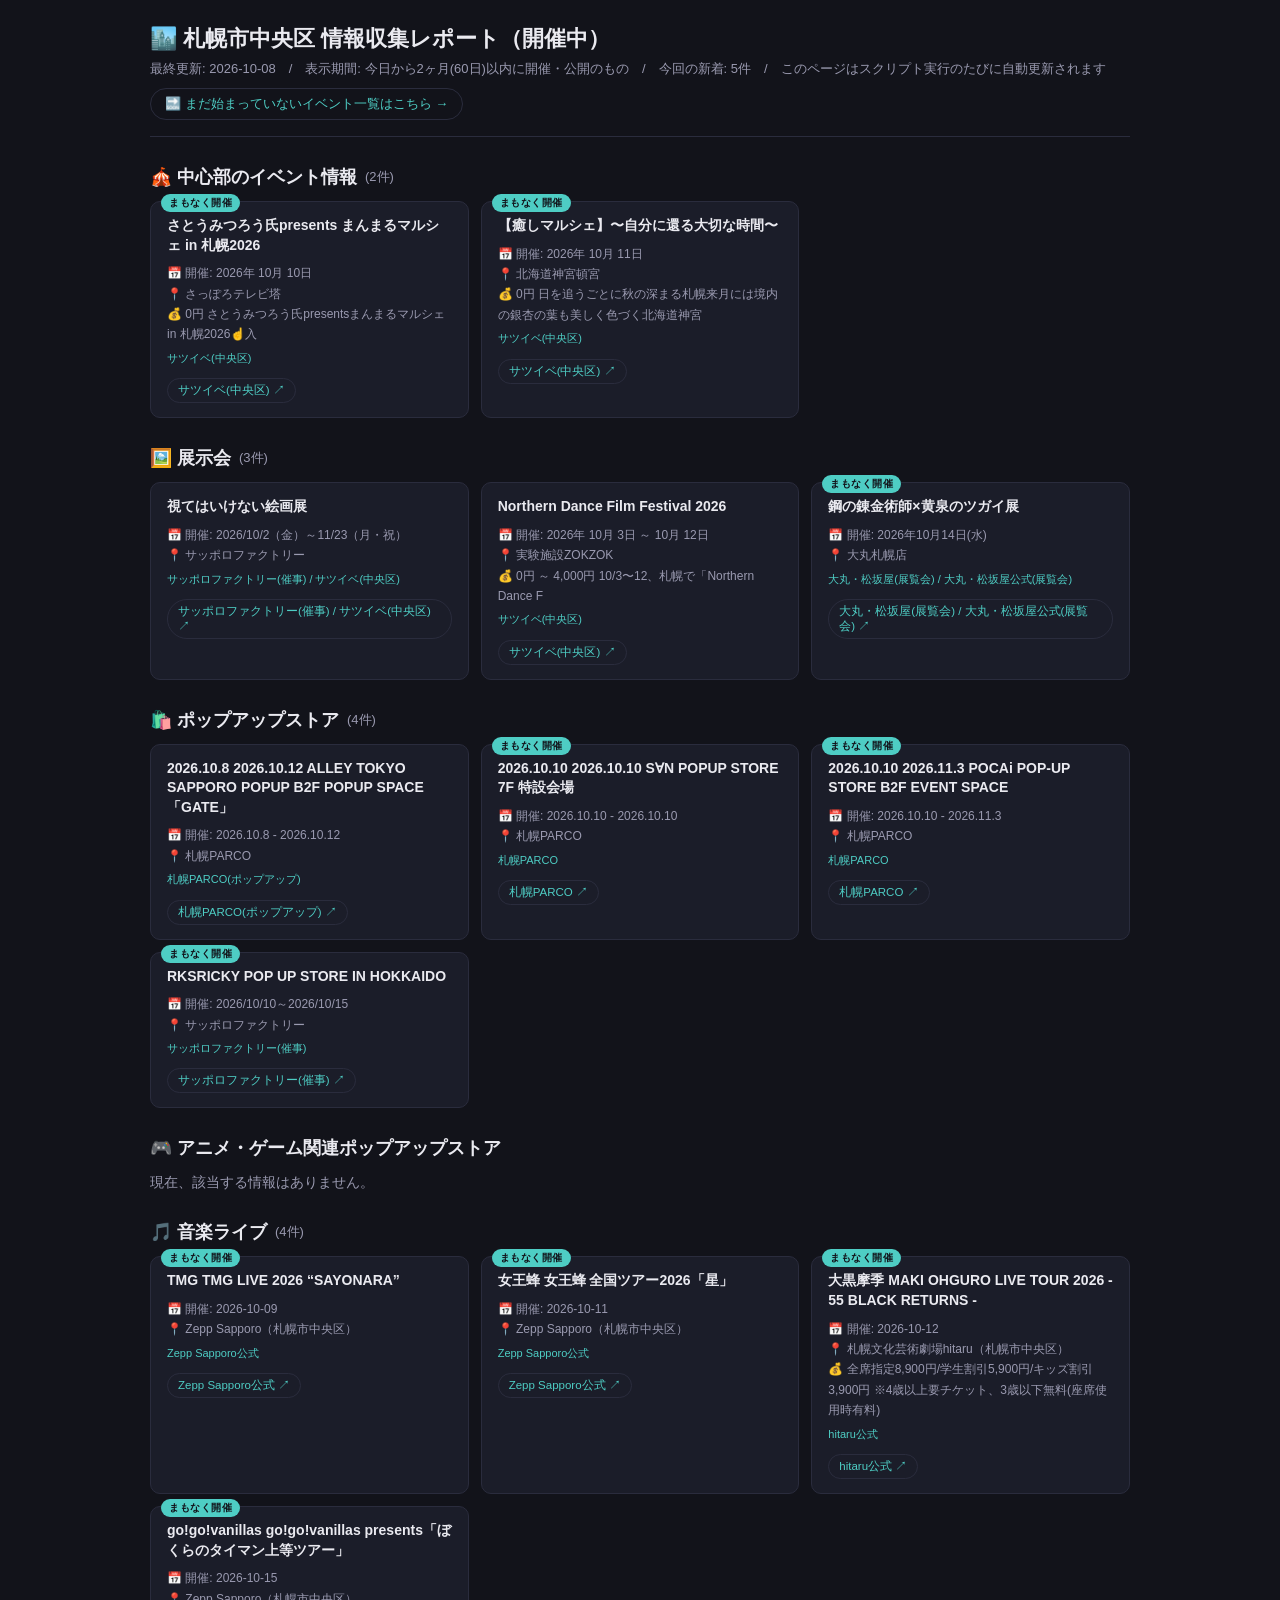
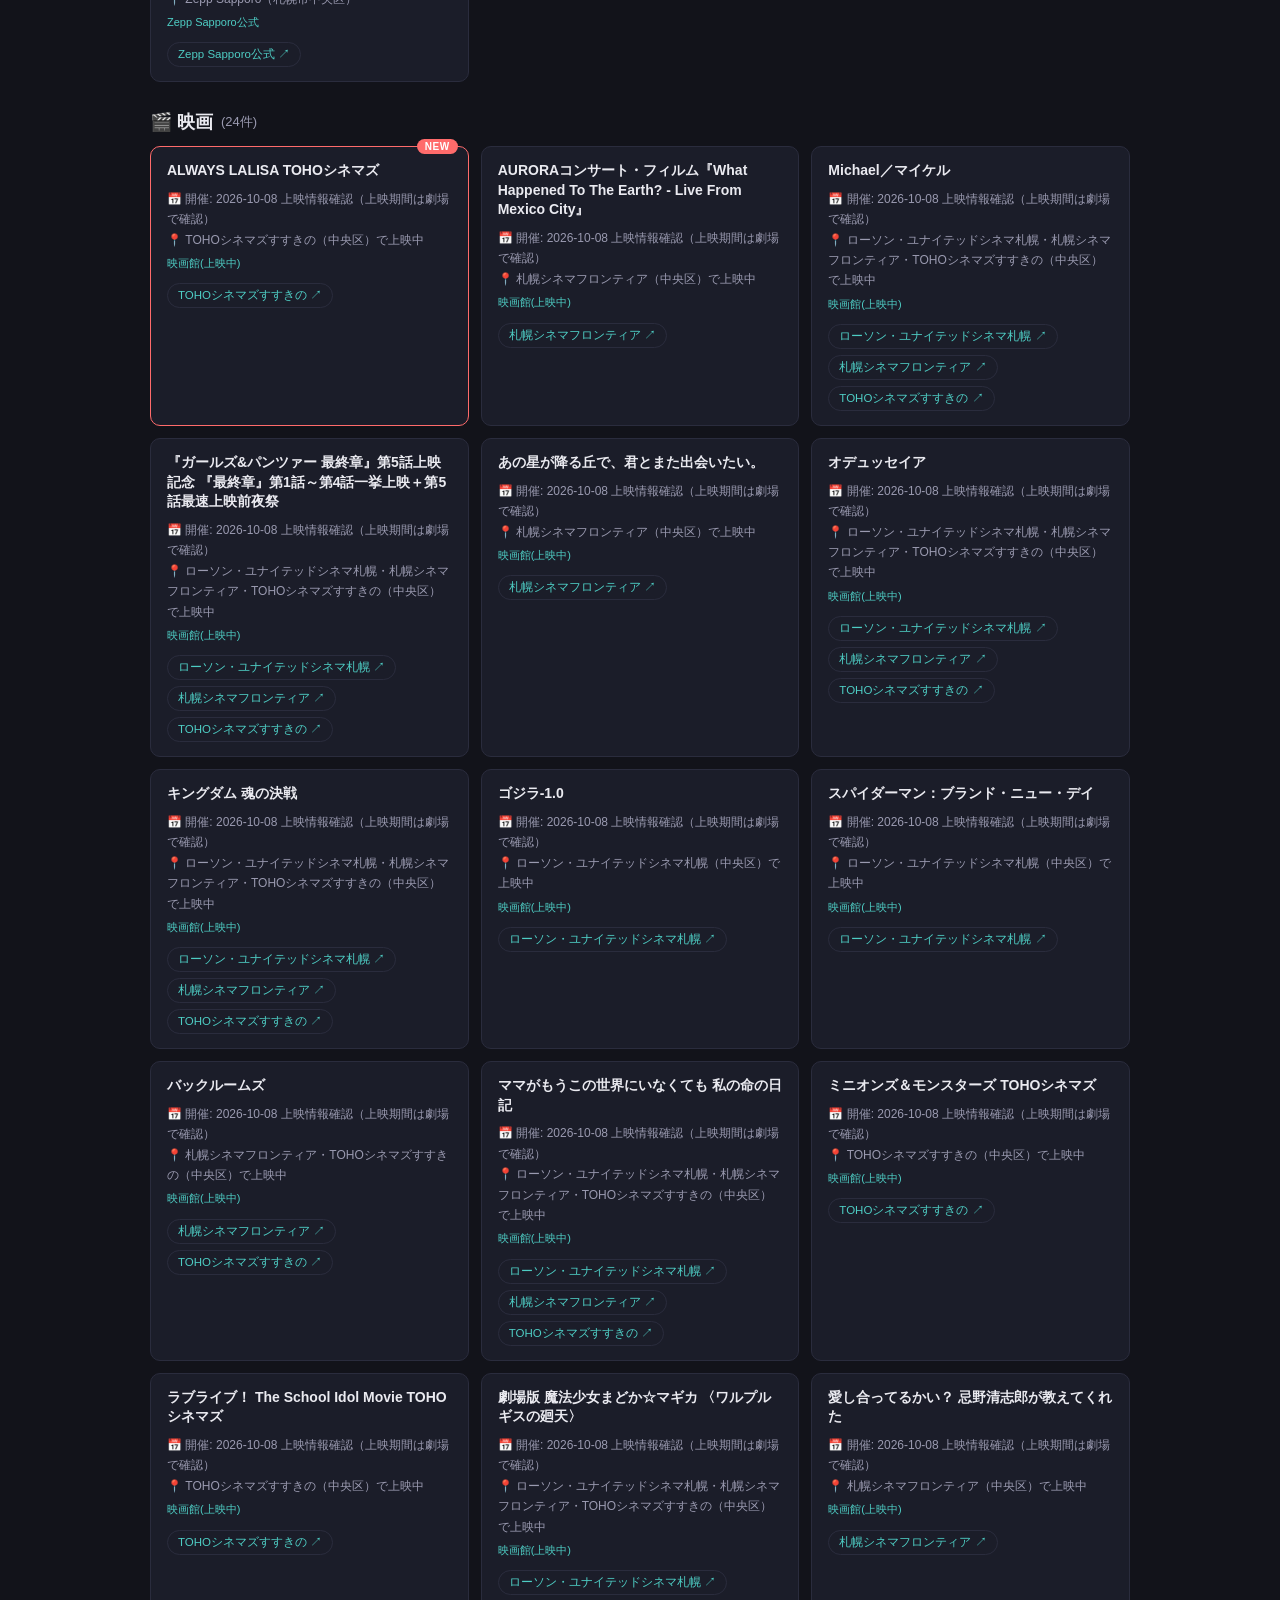
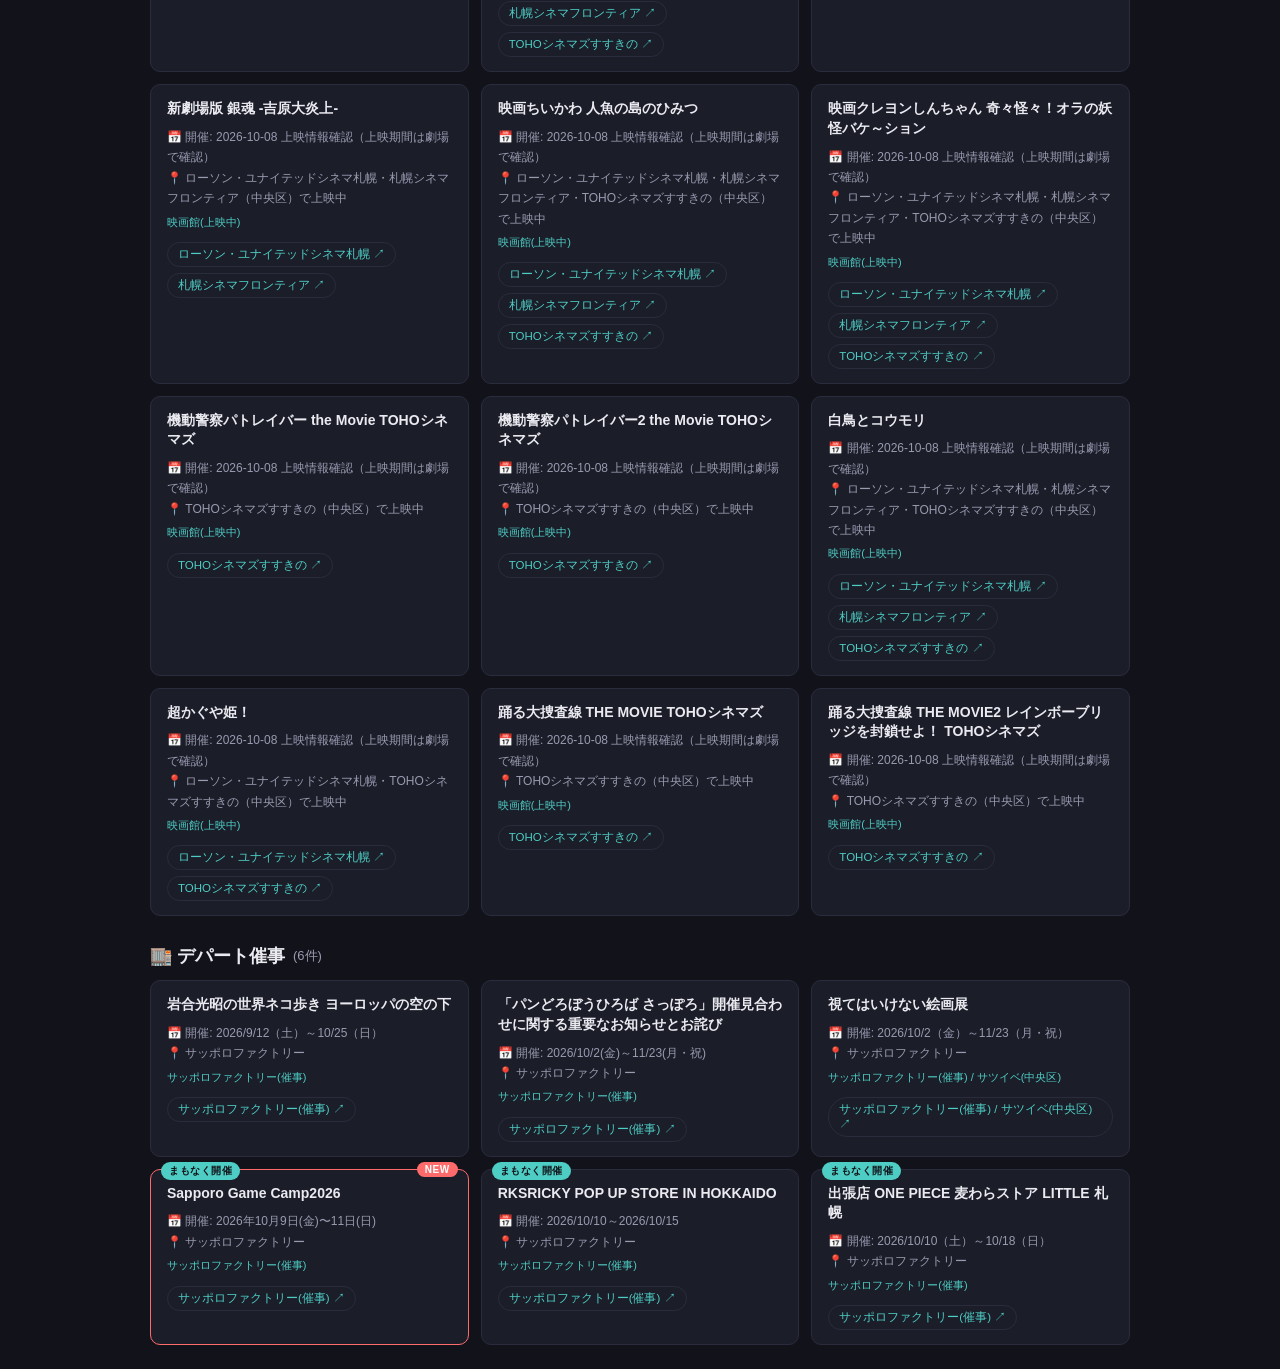
==== commit 25b30de2: "auto update" ====
--- a/data/index.html
+++ b/data/index.html
@@ -155,7 +155,7 @@
 <body>
 <header>
   <h1>🏙️ 札幌市中央区 情報収集レポート（開催中）</h1>
-  <div class="updated">最終更新: 2026-10-07　/　表示期間: 今日から2ヶ月(60日)以内に開催・公開のもの　/　今回の新着: 3件　/　このページはスクリプト実行のたびに自動更新されます</div>
+  <div class="updated">最終更新: 2026-10-08　/　表示期間: 今日から2ヶ月(60日)以内に開催・公開のもの　/　今回の新着: 5件　/　このページはスクリプト実行のたびに自動更新されます</div>
   <div class="page-switch"><a href="upcoming.html">🔜 まだ始まっていないイベント一覧はこちら →</a></div>
 </header>
 <main>
@@ -174,8 +174,8 @@
               <div class="card-links"><a class="card-link" href="https://sapporo.magazine.events/area/chuou-ku/83723.html" target="_blank" rel="noopener">サツイベ(中央区) ↗</a></div>
             </div>
             
-            <div class="card new">
-              <span class="badge">NEW</span><span class="badge badge-soon">まもなく開催</span>
+            <div class="card">
+              <span class="badge badge-soon">まもなく開催</span>
               <div class="card-title">【癒しマルシェ】〜自分に還る大切な時間〜</div>
               
               <div class="card-meta">
@@ -231,7 +231,7 @@
             </div>
             </div><h2>🛍️ ポップアップストア <span class="count">(4件)</span></h2><div class="cards">
             <div class="card">
-              <span class="badge badge-soon">まもなく開催</span>
+              
               <div class="card-title">2026.10.8 2026.10.12 ALLEY TOKYO SAPPORO POPUP B2F POPUP SPACE 「GATE」</div>
               
               <div class="card-meta">
@@ -285,7 +285,7 @@
               </div>
               <div class="card-links"><a class="card-link" href="https://sapporofactory.jp/event/detail/653" target="_blank" rel="noopener">サッポロファクトリー(催事) ↗</a></div>
             </div>
-            </div><h2>🎮 アニメ・ゲーム関連ポップアップストア</h2><p class="empty">現在、該当する情報はありません。</p><h2>🎵 音楽ライブ <span class="count">(3件)</span></h2><div class="cards">
+            </div><h2>🎮 アニメ・ゲーム関連ポップアップストア</h2><p class="empty">現在、該当する情報はありません。</p><h2>🎵 音楽ライブ <span class="count">(4件)</span></h2><div class="cards">
             <div class="card">
               <span class="badge badge-soon">まもなく開催</span>
               <div class="card-title">TMG TMG LIVE 2026 “SAYONARA”</div>
@@ -327,13 +327,41 @@
               </div>
               <div class="card-links"><a class="card-link" href="https://www.sapporo-community-plaza.jp/event.php?num=5345#official-live-2026-10-12" target="_blank" rel="noopener">hitaru公式 ↗</a></div>
             </div>
-            </div><h2>🎬 映画 <span class="count">(26件)</span></h2><div class="cards">
+            
+            <div class="card">
+              <span class="badge badge-soon">まもなく開催</span>
+              <div class="card-title">go!go!vanillas go!go!vanillas presents「ぼくらのタイマン上等ツアー」</div>
+              
+              <div class="card-meta">
+                📅 開催: 2026-10-15<br>
+                
+                📍 Zepp Sapporo（札幌市中央区）<br>
+                
+                <span class="source">Zepp Sapporo公式</span>
+              </div>
+              <div class="card-links"><a class="card-link" href="https://www.zepp.co.jp/hall/sapporo/schedule/single/?rid=157824" target="_blank" rel="noopener">Zepp Sapporo公式 ↗</a></div>
+            </div>
+            </div><h2>🎬 映画 <span class="count">(24件)</span></h2><div class="cards">
+            <div class="card new">
+              <span class="badge">NEW</span>
+              <div class="card-title">ALWAYS LALISA TOHOシネマズ</div>
+              
+              <div class="card-meta">
+                📅 開催: 2026-10-08 上映情報確認（上映期間は劇場で確認）<br>
+                
+                📍 TOHOシネマズすすきの（中央区）で上映中<br>
+                
+                <span class="source">映画館(上映中)</span>
+              </div>
+              <div class="card-links"><a class="card-link" href="https://press.moviewalker.jp/mv94509/schedule/th828/" target="_blank" rel="noopener">TOHOシネマズすすきの ↗</a></div>
+            </div>
+            
             <div class="card">
               
               <div class="card-title">AURORAコンサート・フィルム『What Happened To The Earth? - Live From Mexico City』</div>
               
               <div class="card-meta">
-                📅 開催: 2026-10-07 上映情報確認（上映期間は劇場で確認）<br>
+                📅 開催: 2026-10-08 上映情報確認（上映期間は劇場で確認）<br>
                 
                 📍 札幌シネマフロンティア（中央区）で上映中<br>
                 
@@ -347,7 +375,7 @@
               <div class="card-title">Michael／マイケル</div>
               
               <div class="card-meta">
-                📅 開催: 2026-10-07 上映情報確認（上映期間は劇場で確認）<br>
+                📅 開催: 2026-10-08 上映情報確認（上映期間は劇場で確認）<br>
                 
                 📍 ローソン・ユナイテッドシネマ札幌・札幌シネマフロンティア・TOHOシネマズすすきの（中央区）で上映中<br>
                 
@@ -361,7 +389,7 @@
               <div class="card-title">『ガールズ&amp;パンツァー 最終章』第5話上映記念 『最終章』第1話～第4話一挙上映＋第5話最速上映前夜祭</div>
               
               <div class="card-meta">
-                📅 開催: 2026-10-07 上映情報確認（上映期間は劇場で確認）<br>
+                📅 開催: 2026-10-08 上映情報確認（上映期間は劇場で確認）<br>
                 
                 📍 ローソン・ユナイテッドシネマ札幌・札幌シネマフロンティア・TOHOシネマズすすきの（中央区）で上映中<br>
                 
@@ -375,7 +403,7 @@
               <div class="card-title">あの星が降る丘で、君とまた出会いたい。</div>
               
               <div class="card-meta">
-                📅 開催: 2026-10-07 上映情報確認（上映期間は劇場で確認）<br>
+                📅 開催: 2026-10-08 上映情報確認（上映期間は劇場で確認）<br>
                 
                 📍 札幌シネマフロンティア（中央区）で上映中<br>
                 
@@ -389,7 +417,7 @@
               <div class="card-title">オデュッセイア</div>
               
               <div class="card-meta">
-                📅 開催: 2026-10-07 上映情報確認（上映期間は劇場で確認）<br>
+                📅 開催: 2026-10-08 上映情報確認（上映期間は劇場で確認）<br>
                 
                 📍 ローソン・ユナイテッドシネマ札幌・札幌シネマフロンティア・TOHOシネマズすすきの（中央区）で上映中<br>
                 
@@ -403,7 +431,7 @@
               <div class="card-title">キングダム 魂の決戦</div>
               
               <div class="card-meta">
-                📅 開催: 2026-10-07 上映情報確認（上映期間は劇場で確認）<br>
+                📅 開催: 2026-10-08 上映情報確認（上映期間は劇場で確認）<br>
                 
                 📍 ローソン・ユナイテッドシネマ札幌・札幌シネマフロンティア・TOHOシネマズすすきの（中央区）で上映中<br>
                 
@@ -417,7 +445,7 @@
               <div class="card-title">ゴジラ-1.0</div>
               
               <div class="card-meta">
-                📅 開催: 2026-10-07 上映情報確認（上映期間は劇場で確認）<br>
+                📅 開催: 2026-10-08 上映情報確認（上映期間は劇場で確認）<br>
                 
                 📍 ローソン・ユナイテッドシネマ札幌（中央区）で上映中<br>
                 
@@ -431,7 +459,7 @@
               <div class="card-title">スパイダーマン：ブランド・ニュー・デイ</div>
               
               <div class="card-meta">
-                📅 開催: 2026-10-07 上映情報確認（上映期間は劇場で確認）<br>
+                📅 開催: 2026-10-08 上映情報確認（上映期間は劇場で確認）<br>
                 
                 📍 ローソン・ユナイテッドシネマ札幌（中央区）で上映中<br>
                 
@@ -445,307 +473,265 @@
               <div class="card-title">バックルームズ</div>
               
               <div class="card-meta">
-                📅 開催: 2026-10-07 上映情報確認（上映期間は劇場で確認）<br>
-                
-                📍 ローソン・ユナイテッドシネマ札幌・札幌シネマフロンティア・TOHOシネマズすすきの（中央区）で上映中<br>
-                
-                <span class="source">映画館(上映中)</span>
-              </div>
-              <div class="card-links"><a class="card-link" href="https://press.moviewalker.jp/mv93401/schedule/th220/" target="_blank" rel="noopener">ローソン・ユナイテッドシネマ札幌 ↗</a><a class="card-link" href="https://press.moviewalker.jp/mv93401/schedule/th592/" target="_blank" rel="noopener">札幌シネマフロンティア ↗</a><a class="card-link" href="https://press.moviewalker.jp/mv93401/schedule/th828/" target="_blank" rel="noopener">TOHOシネマズすすきの ↗</a></div>
-            </div>
-            
-            <div class="card">
-              
-              <div class="card-title">ブルーロック</div>
-              
-              <div class="card-meta">
-                📅 開催: 2026-10-07 上映情報確認（上映期間は劇場で確認）<br>
+                📅 開催: 2026-10-08 上映情報確認（上映期間は劇場で確認）<br>
+                
+                📍 札幌シネマフロンティア・TOHOシネマズすすきの（中央区）で上映中<br>
+                
+                <span class="source">映画館(上映中)</span>
+              </div>
+              <div class="card-links"><a class="card-link" href="https://press.moviewalker.jp/mv93401/schedule/th592/" target="_blank" rel="noopener">札幌シネマフロンティア ↗</a><a class="card-link" href="https://press.moviewalker.jp/mv93401/schedule/th828/" target="_blank" rel="noopener">TOHOシネマズすすきの ↗</a></div>
+            </div>
+            
+            <div class="card">
+              
+              <div class="card-title">ママがもうこの世界にいなくても 私の命の日記</div>
+              
+              <div class="card-meta">
+                📅 開催: 2026-10-08 上映情報確認（上映期間は劇場で確認）<br>
+                
+                📍 ローソン・ユナイテッドシネマ札幌・札幌シネマフロンティア・TOHOシネマズすすきの（中央区）で上映中<br>
+                
+                <span class="source">映画館(上映中)</span>
+              </div>
+              <div class="card-links"><a class="card-link" href="https://press.moviewalker.jp/mv92935/schedule/th220/" target="_blank" rel="noopener">ローソン・ユナイテッドシネマ札幌 ↗</a><a class="card-link" href="https://press.moviewalker.jp/mv92935/schedule/th592/" target="_blank" rel="noopener">札幌シネマフロンティア ↗</a><a class="card-link" href="https://press.moviewalker.jp/mv92935/schedule/th828/" target="_blank" rel="noopener">TOHOシネマズすすきの ↗</a></div>
+            </div>
+            
+            <div class="card">
+              
+              <div class="card-title">ミニオンズ＆モンスターズ TOHOシネマズ</div>
+              
+              <div class="card-meta">
+                📅 開催: 2026-10-08 上映情報確認（上映期間は劇場で確認）<br>
+                
+                📍 TOHOシネマズすすきの（中央区）で上映中<br>
+                
+                <span class="source">映画館(上映中)</span>
+              </div>
+              <div class="card-links"><a class="card-link" href="https://press.moviewalker.jp/mv92494/schedule/th828/" target="_blank" rel="noopener">TOHOシネマズすすきの ↗</a></div>
+            </div>
+            
+            <div class="card">
+              
+              <div class="card-title">ラブライブ！ The School Idol Movie TOHOシネマズ</div>
+              
+              <div class="card-meta">
+                📅 開催: 2026-10-08 上映情報確認（上映期間は劇場で確認）<br>
+                
+                📍 TOHOシネマズすすきの（中央区）で上映中<br>
+                
+                <span class="source">映画館(上映中)</span>
+              </div>
+              <div class="card-links"><a class="card-link" href="https://press.moviewalker.jp/mv57729/schedule/th828/" target="_blank" rel="noopener">TOHOシネマズすすきの ↗</a></div>
+            </div>
+            
+            <div class="card">
+              
+              <div class="card-title">劇場版 魔法少女まどか☆マギカ 〈ワルプルギスの廻天〉</div>
+              
+              <div class="card-meta">
+                📅 開催: 2026-10-08 上映情報確認（上映期間は劇場で確認）<br>
+                
+                📍 ローソン・ユナイテッドシネマ札幌・札幌シネマフロンティア・TOHOシネマズすすきの（中央区）で上映中<br>
+                
+                <span class="source">映画館(上映中)</span>
+              </div>
+              <div class="card-links"><a class="card-link" href="https://press.moviewalker.jp/mv73373/schedule/th220/" target="_blank" rel="noopener">ローソン・ユナイテッドシネマ札幌 ↗</a><a class="card-link" href="https://press.moviewalker.jp/mv73373/schedule/th592/" target="_blank" rel="noopener">札幌シネマフロンティア ↗</a><a class="card-link" href="https://press.moviewalker.jp/mv73373/schedule/th828/" target="_blank" rel="noopener">TOHOシネマズすすきの ↗</a></div>
+            </div>
+            
+            <div class="card">
+              
+              <div class="card-title">愛し合ってるかい？ 忌野清志郎が教えてくれた</div>
+              
+              <div class="card-meta">
+                📅 開催: 2026-10-08 上映情報確認（上映期間は劇場で確認）<br>
                 
                 📍 札幌シネマフロンティア（中央区）で上映中<br>
                 
                 <span class="source">映画館(上映中)</span>
               </div>
-              <div class="card-links"><a class="card-link" href="https://press.moviewalker.jp/mv91168/schedule/th592/" target="_blank" rel="noopener">札幌シネマフロンティア ↗</a></div>
-            </div>
-            
-            <div class="card">
-              
-              <div class="card-title">ママがもうこの世界にいなくても 私の命の日記</div>
-              
-              <div class="card-meta">
-                📅 開催: 2026-10-07 上映情報確認（上映期間は劇場で確認）<br>
-                
-                📍 ローソン・ユナイテッドシネマ札幌・札幌シネマフロンティア・TOHOシネマズすすきの（中央区）で上映中<br>
-                
-                <span class="source">映画館(上映中)</span>
-              </div>
-              <div class="card-links"><a class="card-link" href="https://press.moviewalker.jp/mv92935/schedule/th220/" target="_blank" rel="noopener">ローソン・ユナイテッドシネマ札幌 ↗</a><a class="card-link" href="https://press.moviewalker.jp/mv92935/schedule/th592/" target="_blank" rel="noopener">札幌シネマフロンティア ↗</a><a class="card-link" href="https://press.moviewalker.jp/mv92935/schedule/th828/" target="_blank" rel="noopener">TOHOシネマズすすきの ↗</a></div>
-            </div>
-            
-            <div class="card">
-              
-              <div class="card-title">ミニオンズ＆モンスターズ TOHOシネマズ</div>
-              
-              <div class="card-meta">
-                📅 開催: 2026-10-07 上映情報確認（上映期間は劇場で確認）<br>
+              <div class="card-links"><a class="card-link" href="https://press.moviewalker.jp/mv93163/schedule/th592/" target="_blank" rel="noopener">札幌シネマフロンティア ↗</a></div>
+            </div>
+            
+            <div class="card">
+              
+              <div class="card-title">新劇場版 銀魂 -吉原大炎上-</div>
+              
+              <div class="card-meta">
+                📅 開催: 2026-10-08 上映情報確認（上映期間は劇場で確認）<br>
+                
+                📍 ローソン・ユナイテッドシネマ札幌・札幌シネマフロンティア（中央区）で上映中<br>
+                
+                <span class="source">映画館(上映中)</span>
+              </div>
+              <div class="card-links"><a class="card-link" href="https://press.moviewalker.jp/mv90750/schedule/th220/" target="_blank" rel="noopener">ローソン・ユナイテッドシネマ札幌 ↗</a><a class="card-link" href="https://press.moviewalker.jp/mv90750/schedule/th592/" target="_blank" rel="noopener">札幌シネマフロンティア ↗</a></div>
+            </div>
+            
+            <div class="card">
+              
+              <div class="card-title">映画ちいかわ 人魚の島のひみつ</div>
+              
+              <div class="card-meta">
+                📅 開催: 2026-10-08 上映情報確認（上映期間は劇場で確認）<br>
+                
+                📍 ローソン・ユナイテッドシネマ札幌・札幌シネマフロンティア・TOHOシネマズすすきの（中央区）で上映中<br>
+                
+                <span class="source">映画館(上映中)</span>
+              </div>
+              <div class="card-links"><a class="card-link" href="https://press.moviewalker.jp/mv91749/schedule/th220/" target="_blank" rel="noopener">ローソン・ユナイテッドシネマ札幌 ↗</a><a class="card-link" href="https://press.moviewalker.jp/mv91749/schedule/th592/" target="_blank" rel="noopener">札幌シネマフロンティア ↗</a><a class="card-link" href="https://press.moviewalker.jp/mv91749/schedule/th828/" target="_blank" rel="noopener">TOHOシネマズすすきの ↗</a></div>
+            </div>
+            
+            <div class="card">
+              
+              <div class="card-title">映画クレヨンしんちゃん 奇々怪々！オラの妖怪バケ～ション</div>
+              
+              <div class="card-meta">
+                📅 開催: 2026-10-08 上映情報確認（上映期間は劇場で確認）<br>
+                
+                📍 ローソン・ユナイテッドシネマ札幌・札幌シネマフロンティア・TOHOシネマズすすきの（中央区）で上映中<br>
+                
+                <span class="source">映画館(上映中)</span>
+              </div>
+              <div class="card-links"><a class="card-link" href="https://press.moviewalker.jp/mv92048/schedule/th220/" target="_blank" rel="noopener">ローソン・ユナイテッドシネマ札幌 ↗</a><a class="card-link" href="https://press.moviewalker.jp/mv92048/schedule/th592/" target="_blank" rel="noopener">札幌シネマフロンティア ↗</a><a class="card-link" href="https://press.moviewalker.jp/mv92048/schedule/th828/" target="_blank" rel="noopener">TOHOシネマズすすきの ↗</a></div>
+            </div>
+            
+            <div class="card">
+              
+              <div class="card-title">機動警察パトレイバー the Movie TOHOシネマズ</div>
+              
+              <div class="card-meta">
+                📅 開催: 2026-10-08 上映情報確認（上映期間は劇場で確認）<br>
                 
                 📍 TOHOシネマズすすきの（中央区）で上映中<br>
                 
                 <span class="source">映画館(上映中)</span>
               </div>
-              <div class="card-links"><a class="card-link" href="https://press.moviewalker.jp/mv92494/schedule/th828/" target="_blank" rel="noopener">TOHOシネマズすすきの ↗</a></div>
-            </div>
-            
-            <div class="card">
-              
-              <div class="card-title">メイドインアビス 烈日の黄金郷【後編】7話～12話</div>
-              
-              <div class="card-meta">
-                📅 開催: 2026-10-07 上映情報確認（上映期間は劇場で確認）<br>
-                
-                📍 ローソン・ユナイテッドシネマ札幌（中央区）で上映中<br>
-                
-                <span class="source">映画館(上映中)</span>
-              </div>
-              <div class="card-links"><a class="card-link" href="https://press.moviewalker.jp/mv94255/schedule/th220/" target="_blank" rel="noopener">ローソン・ユナイテッドシネマ札幌 ↗</a></div>
-            </div>
-            
-            <div class="card">
-              
-              <div class="card-title">ラブライブ！ The School Idol Movie TOHOシネマズ</div>
-              
-              <div class="card-meta">
-                📅 開催: 2026-10-07 上映情報確認（上映期間は劇場で確認）<br>
+              <div class="card-links"><a class="card-link" href="https://press.moviewalker.jp/mv17928/schedule/th828/" target="_blank" rel="noopener">TOHOシネマズすすきの ↗</a></div>
+            </div>
+            
+            <div class="card">
+              
+              <div class="card-title">機動警察パトレイバー2 the Movie TOHOシネマズ</div>
+              
+              <div class="card-meta">
+                📅 開催: 2026-10-08 上映情報確認（上映期間は劇場で確認）<br>
                 
                 📍 TOHOシネマズすすきの（中央区）で上映中<br>
                 
                 <span class="source">映画館(上映中)</span>
               </div>
-              <div class="card-links"><a class="card-link" href="https://press.moviewalker.jp/mv57729/schedule/th828/" target="_blank" rel="noopener">TOHOシネマズすすきの ↗</a></div>
-            </div>
-            
-            <div class="card">
-              
-              <div class="card-title">劇場版 魔法少女まどか☆マギカ 〈ワルプルギスの廻天〉</div>
-              
-              <div class="card-meta">
-                📅 開催: 2026-10-07 上映情報確認（上映期間は劇場で確認）<br>
-                
-                📍 ローソン・ユナイテッドシネマ札幌・札幌シネマフロンティア・TOHOシネマズすすきの（中央区）で上映中<br>
-                
-                <span class="source">映画館(上映中)</span>
-              </div>
-              <div class="card-links"><a class="card-link" href="https://press.moviewalker.jp/mv73373/schedule/th220/" target="_blank" rel="noopener">ローソン・ユナイテッドシネマ札幌 ↗</a><a class="card-link" href="https://press.moviewalker.jp/mv73373/schedule/th592/" target="_blank" rel="noopener">札幌シネマフロンティア ↗</a><a class="card-link" href="https://press.moviewalker.jp/mv73373/schedule/th828/" target="_blank" rel="noopener">TOHOシネマズすすきの ↗</a></div>
-            </div>
-            
-            <div class="card">
-              
-              <div class="card-title">劇場版「RE:cycle of the PENGUINDRUM」後編 僕は君を愛してる</div>
-              
-              <div class="card-meta">
-                📅 開催: 2026-10-07 上映情報確認（上映期間は劇場で確認）<br>
-                
-                📍 札幌シネマフロンティア（中央区）で上映中<br>
-                
-                <span class="source">映画館(上映中)</span>
-              </div>
-              <div class="card-links"><a class="card-link" href="https://press.moviewalker.jp/mv75322/schedule/th592/" target="_blank" rel="noopener">札幌シネマフロンティア ↗</a></div>
-            </div>
-            
-            <div class="card">
-              
-              <div class="card-title">愛し合ってるかい？ 忌野清志郎が教えてくれた</div>
-              
-              <div class="card-meta">
-                📅 開催: 2026-10-07 上映情報確認（上映期間は劇場で確認）<br>
-                
-                📍 札幌シネマフロンティア（中央区）で上映中<br>
-                
-                <span class="source">映画館(上映中)</span>
-              </div>
-              <div class="card-links"><a class="card-link" href="https://press.moviewalker.jp/mv93163/schedule/th592/" target="_blank" rel="noopener">札幌シネマフロンティア ↗</a></div>
-            </div>
-            
-            <div class="card">
-              
-              <div class="card-title">新劇場版 銀魂 -吉原大炎上-</div>
-              
-              <div class="card-meta">
-                📅 開催: 2026-10-07 上映情報確認（上映期間は劇場で確認）<br>
-                
-                📍 ローソン・ユナイテッドシネマ札幌・札幌シネマフロンティア（中央区）で上映中<br>
-                
-                <span class="source">映画館(上映中)</span>
-              </div>
-              <div class="card-links"><a class="card-link" href="https://press.moviewalker.jp/mv90750/schedule/th220/" target="_blank" rel="noopener">ローソン・ユナイテッドシネマ札幌 ↗</a><a class="card-link" href="https://press.moviewalker.jp/mv90750/schedule/th592/" target="_blank" rel="noopener">札幌シネマフロンティア ↗</a></div>
-            </div>
-            
-            <div class="card">
-              
-              <div class="card-title">映画ちいかわ 人魚の島のひみつ</div>
-              
-              <div class="card-meta">
-                📅 開催: 2026-10-07 上映情報確認（上映期間は劇場で確認）<br>
-                
-                📍 ローソン・ユナイテッドシネマ札幌・札幌シネマフロンティア・TOHOシネマズすすきの（中央区）で上映中<br>
-                
-                <span class="source">映画館(上映中)</span>
-              </div>
-              <div class="card-links"><a class="card-link" href="https://press.moviewalker.jp/mv91749/schedule/th220/" target="_blank" rel="noopener">ローソン・ユナイテッドシネマ札幌 ↗</a><a class="card-link" href="https://press.moviewalker.jp/mv91749/schedule/th592/" target="_blank" rel="noopener">札幌シネマフロンティア ↗</a><a class="card-link" href="https://press.moviewalker.jp/mv91749/schedule/th828/" target="_blank" rel="noopener">TOHOシネマズすすきの ↗</a></div>
-            </div>
-            
-            <div class="card">
-              
-              <div class="card-title">映画クレヨンしんちゃん 奇々怪々！オラの妖怪バケ～ション</div>
-              
-              <div class="card-meta">
-                📅 開催: 2026-10-07 上映情報確認（上映期間は劇場で確認）<br>
-                
-                📍 ローソン・ユナイテッドシネマ札幌・札幌シネマフロンティア・TOHOシネマズすすきの（中央区）で上映中<br>
-                
-                <span class="source">映画館(上映中)</span>
-              </div>
-              <div class="card-links"><a class="card-link" href="https://press.moviewalker.jp/mv92048/schedule/th220/" target="_blank" rel="noopener">ローソン・ユナイテッドシネマ札幌 ↗</a><a class="card-link" href="https://press.moviewalker.jp/mv92048/schedule/th592/" target="_blank" rel="noopener">札幌シネマフロンティア ↗</a><a class="card-link" href="https://press.moviewalker.jp/mv92048/schedule/th828/" target="_blank" rel="noopener">TOHOシネマズすすきの ↗</a></div>
-            </div>
-            
-            <div class="card">
-              
-              <div class="card-title">機動警察パトレイバー the Movie TOHOシネマズ</div>
-              
-              <div class="card-meta">
-                📅 開催: 2026-10-07 上映情報確認（上映期間は劇場で確認）<br>
+              <div class="card-links"><a class="card-link" href="https://press.moviewalker.jp/mv27519/schedule/th828/" target="_blank" rel="noopener">TOHOシネマズすすきの ↗</a></div>
+            </div>
+            
+            <div class="card">
+              
+              <div class="card-title">白鳥とコウモリ</div>
+              
+              <div class="card-meta">
+                📅 開催: 2026-10-08 上映情報確認（上映期間は劇場で確認）<br>
+                
+                📍 ローソン・ユナイテッドシネマ札幌・札幌シネマフロンティア・TOHOシネマズすすきの（中央区）で上映中<br>
+                
+                <span class="source">映画館(上映中)</span>
+              </div>
+              <div class="card-links"><a class="card-link" href="https://press.moviewalker.jp/mv92339/schedule/th220/" target="_blank" rel="noopener">ローソン・ユナイテッドシネマ札幌 ↗</a><a class="card-link" href="https://press.moviewalker.jp/mv92339/schedule/th592/" target="_blank" rel="noopener">札幌シネマフロンティア ↗</a><a class="card-link" href="https://press.moviewalker.jp/mv92339/schedule/th828/" target="_blank" rel="noopener">TOHOシネマズすすきの ↗</a></div>
+            </div>
+            
+            <div class="card">
+              
+              <div class="card-title">超かぐや姫！</div>
+              
+              <div class="card-meta">
+                📅 開催: 2026-10-08 上映情報確認（上映期間は劇場で確認）<br>
+                
+                📍 ローソン・ユナイテッドシネマ札幌・TOHOシネマズすすきの（中央区）で上映中<br>
+                
+                <span class="source">映画館(上映中)</span>
+              </div>
+              <div class="card-links"><a class="card-link" href="https://press.moviewalker.jp/mv91585/schedule/th220/" target="_blank" rel="noopener">ローソン・ユナイテッドシネマ札幌 ↗</a><a class="card-link" href="https://press.moviewalker.jp/mv91585/schedule/th828/" target="_blank" rel="noopener">TOHOシネマズすすきの ↗</a></div>
+            </div>
+            
+            <div class="card">
+              
+              <div class="card-title">踊る大捜査線 THE MOVIE TOHOシネマズ</div>
+              
+              <div class="card-meta">
+                📅 開催: 2026-10-08 上映情報確認（上映期間は劇場で確認）<br>
                 
                 📍 TOHOシネマズすすきの（中央区）で上映中<br>
                 
                 <span class="source">映画館(上映中)</span>
               </div>
-              <div class="card-links"><a class="card-link" href="https://press.moviewalker.jp/mv17928/schedule/th828/" target="_blank" rel="noopener">TOHOシネマズすすきの ↗</a></div>
-            </div>
-            
-            <div class="card">
-              
-              <div class="card-title">機動警察パトレイバー2 the Movie TOHOシネマズ</div>
-              
-              <div class="card-meta">
-                📅 開催: 2026-10-07 上映情報確認（上映期間は劇場で確認）<br>
+              <div class="card-links"><a class="card-link" href="https://press.moviewalker.jp/mv37699/schedule/th828/" target="_blank" rel="noopener">TOHOシネマズすすきの ↗</a></div>
+            </div>
+            
+            <div class="card">
+              
+              <div class="card-title">踊る大捜査線 THE MOVIE2 レインボーブリッジを封鎖せよ！ TOHOシネマズ</div>
+              
+              <div class="card-meta">
+                📅 開催: 2026-10-08 上映情報確認（上映期間は劇場で確認）<br>
                 
                 📍 TOHOシネマズすすきの（中央区）で上映中<br>
                 
                 <span class="source">映画館(上映中)</span>
               </div>
-              <div class="card-links"><a class="card-link" href="https://press.moviewalker.jp/mv27519/schedule/th828/" target="_blank" rel="noopener">TOHOシネマズすすきの ↗</a></div>
-            </div>
-            
-            <div class="card">
-              
-              <div class="card-title">白鳥とコウモリ</div>
-              
-              <div class="card-meta">
-                📅 開催: 2026-10-07 上映情報確認（上映期間は劇場で確認）<br>
-                
-                📍 ローソン・ユナイテッドシネマ札幌・札幌シネマフロンティア・TOHOシネマズすすきの（中央区）で上映中<br>
-                
-                <span class="source">映画館(上映中)</span>
-              </div>
-              <div class="card-links"><a class="card-link" href="https://press.moviewalker.jp/mv92339/schedule/th220/" target="_blank" rel="noopener">ローソン・ユナイテッドシネマ札幌 ↗</a><a class="card-link" href="https://press.moviewalker.jp/mv92339/schedule/th592/" target="_blank" rel="noopener">札幌シネマフロンティア ↗</a><a class="card-link" href="https://press.moviewalker.jp/mv92339/schedule/th828/" target="_blank" rel="noopener">TOHOシネマズすすきの ↗</a></div>
-            </div>
-            
-            <div class="card">
-              
-              <div class="card-title">超かぐや姫！</div>
-              
-              <div class="card-meta">
-                📅 開催: 2026-10-07 上映情報確認（上映期間は劇場で確認）<br>
-                
-                📍 ローソン・ユナイテッドシネマ札幌・TOHOシネマズすすきの（中央区）で上映中<br>
-                
-                <span class="source">映画館(上映中)</span>
-              </div>
-              <div class="card-links"><a class="card-link" href="https://press.moviewalker.jp/mv91585/schedule/th220/" target="_blank" rel="noopener">ローソン・ユナイテッドシネマ札幌 ↗</a><a class="card-link" href="https://press.moviewalker.jp/mv91585/schedule/th828/" target="_blank" rel="noopener">TOHOシネマズすすきの ↗</a></div>
-            </div>
-            
-            <div class="card">
-              
-              <div class="card-title">踊る大捜査線 THE MOVIE TOHOシネマズ</div>
-              
-              <div class="card-meta">
-                📅 開催: 2026-10-07 上映情報確認（上映期間は劇場で確認）<br>
-                
-                📍 TOHOシネマズすすきの（中央区）で上映中<br>
-                
-                <span class="source">映画館(上映中)</span>
-              </div>
-              <div class="card-links"><a class="card-link" href="https://press.moviewalker.jp/mv37699/schedule/th828/" target="_blank" rel="noopener">TOHOシネマズすすきの ↗</a></div>
-            </div>
-            
-            <div class="card">
-              
-              <div class="card-title">踊る大捜査線 THE MOVIE2 レインボーブリッジを封鎖せよ！ TOHOシネマズ</div>
-              
-              <div class="card-meta">
-                📅 開催: 2026-10-07 上映情報確認（上映期間は劇場で確認）<br>
-                
-                📍 TOHOシネマズすすきの（中央区）で上映中<br>
-                
-                <span class="source">映画館(上映中)</span>
-              </div>
               <div class="card-links"><a class="card-link" href="https://press.moviewalker.jp/mv40043/schedule/th828/" target="_blank" rel="noopener">TOHOシネマズすすきの ↗</a></div>
             </div>
             </div><h2>🏬 デパート催事 <span class="count">(6件)</span></h2><div class="cards">
             <div class="card">
               
-              <div class="card-title">F PRMIUM-PLAZA フランスベッド製全身用ローラー治療機体験＆販売</div>
-              
-              <div class="card-meta">
-                📅 開催: 2026/9/8～2026/10/7<br>
+              <div class="card-title">岩合光昭の世界ネコ歩き ヨーロッパの空の下</div>
+              
+              <div class="card-meta">
+                📅 開催: 2026/9/12（土）～10/25（日）<br>
                 
                 📍 サッポロファクトリー<br>
                 
                 <span class="source">サッポロファクトリー(催事)</span>
               </div>
-              <div class="card-links"><a class="card-link" href="https://sapporofactory.jp/event/detail/635" target="_blank" rel="noopener">サッポロファクトリー(催事) ↗</a></div>
-            </div>
-            
-            <div class="card">
-              
-              <div class="card-title">岩合光昭の世界ネコ歩き ヨーロッパの空の下</div>
-              
-              <div class="card-meta">
-                📅 開催: 2026/9/12（土）～10/25（日）<br>
+              <div class="card-links"><a class="card-link" href="https://sapporofactory.jp/event/detail/596" target="_blank" rel="noopener">サッポロファクトリー(催事) ↗</a></div>
+            </div>
+            
+            <div class="card">
+              
+              <div class="card-title">「パンどろぼうひろば さっぽろ」開催見合わせに関する重要なお知らせとお詫び</div>
+              
+              <div class="card-meta">
+                📅 開催: 2026/10/2(金)～11/23(月・祝)<br>
                 
                 📍 サッポロファクトリー<br>
                 
                 <span class="source">サッポロファクトリー(催事)</span>
               </div>
-              <div class="card-links"><a class="card-link" href="https://sapporofactory.jp/event/detail/596" target="_blank" rel="noopener">サッポロファクトリー(催事) ↗</a></div>
-            </div>
-            
-            <div class="card">
-              
-              <div class="card-title">「パンどろぼうひろば さっぽろ」開催見合わせに関する重要なお知らせとお詫び</div>
-              
-              <div class="card-meta">
-                📅 開催: 2026/10/2(金)～11/23(月・祝)<br>
+              <div class="card-links"><a class="card-link" href="https://sapporofactory.jp/event/detail/655" target="_blank" rel="noopener">サッポロファクトリー(催事) ↗</a></div>
+            </div>
+            
+            <div class="card">
+              
+              <div class="card-title">視てはいけない絵画展</div>
+              
+              <div class="card-meta">
+                📅 開催: 2026/10/2（金）～11/23（月・祝）<br>
                 
                 📍 サッポロファクトリー<br>
                 
+                <span class="source">サッポロファクトリー(催事) / サツイベ(中央区)</span>
+              </div>
+              <div class="card-links"><a class="card-link" href="https://sapporofactory.jp/event/detail/648" target="_blank" rel="noopener">サッポロファクトリー(催事) / サツイベ(中央区) ↗</a></div>
+            </div>
+            
+            <div class="card new">
+              <span class="badge">NEW</span><span class="badge badge-soon">まもなく開催</span>
+              <div class="card-title">Sapporo Game Camp2026</div>
+              
+              <div class="card-meta">
+                📅 開催: 2026年10月9日(金)〜11日(日)<br>
+                
+                📍 サッポロファクトリー<br>
+                
                 <span class="source">サッポロファクトリー(催事)</span>
               </div>
-              <div class="card-links"><a class="card-link" href="https://sapporofactory.jp/event/detail/655" target="_blank" rel="noopener">サッポロファクトリー(催事) ↗</a></div>
-            </div>
-            
-            <div class="card">
-              
-              <div class="card-title">視てはいけない絵画展</div>
-              
-              <div class="card-meta">
-                📅 開催: 2026/10/2（金）～11/23（月・祝）<br>
-                
-                📍 サッポロファクトリー<br>
-                
-                <span class="source">サッポロファクトリー(催事) / サツイベ(中央区)</span>
-              </div>
-              <div class="card-links"><a class="card-link" href="https://sapporofactory.jp/event/detail/648" target="_blank" rel="noopener">サッポロファクトリー(催事) / サツイベ(中央区) ↗</a></div>
+              <div class="card-links"><a class="card-link" href="https://sapporofactory.jp/event/detail/658" target="_blank" rel="noopener">サッポロファクトリー(催事) ↗</a></div>
             </div>
             
             <div class="card">
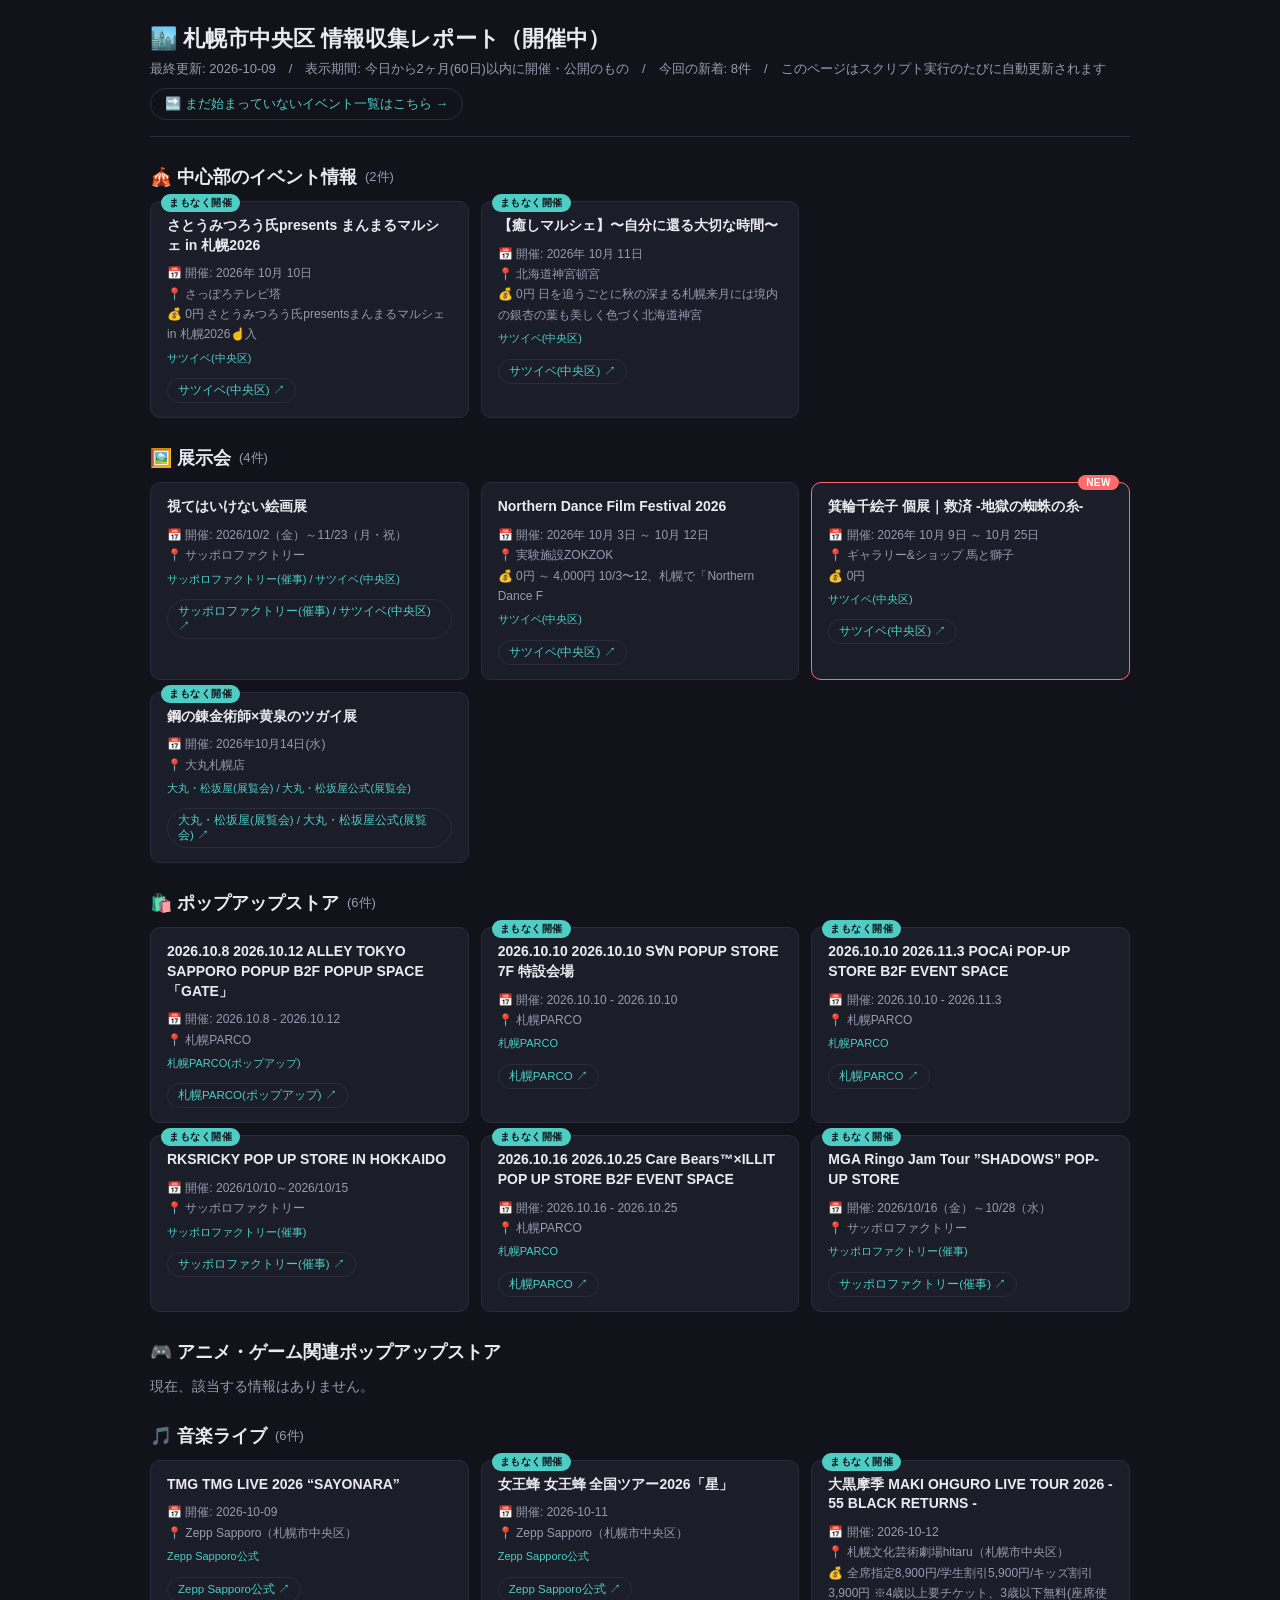
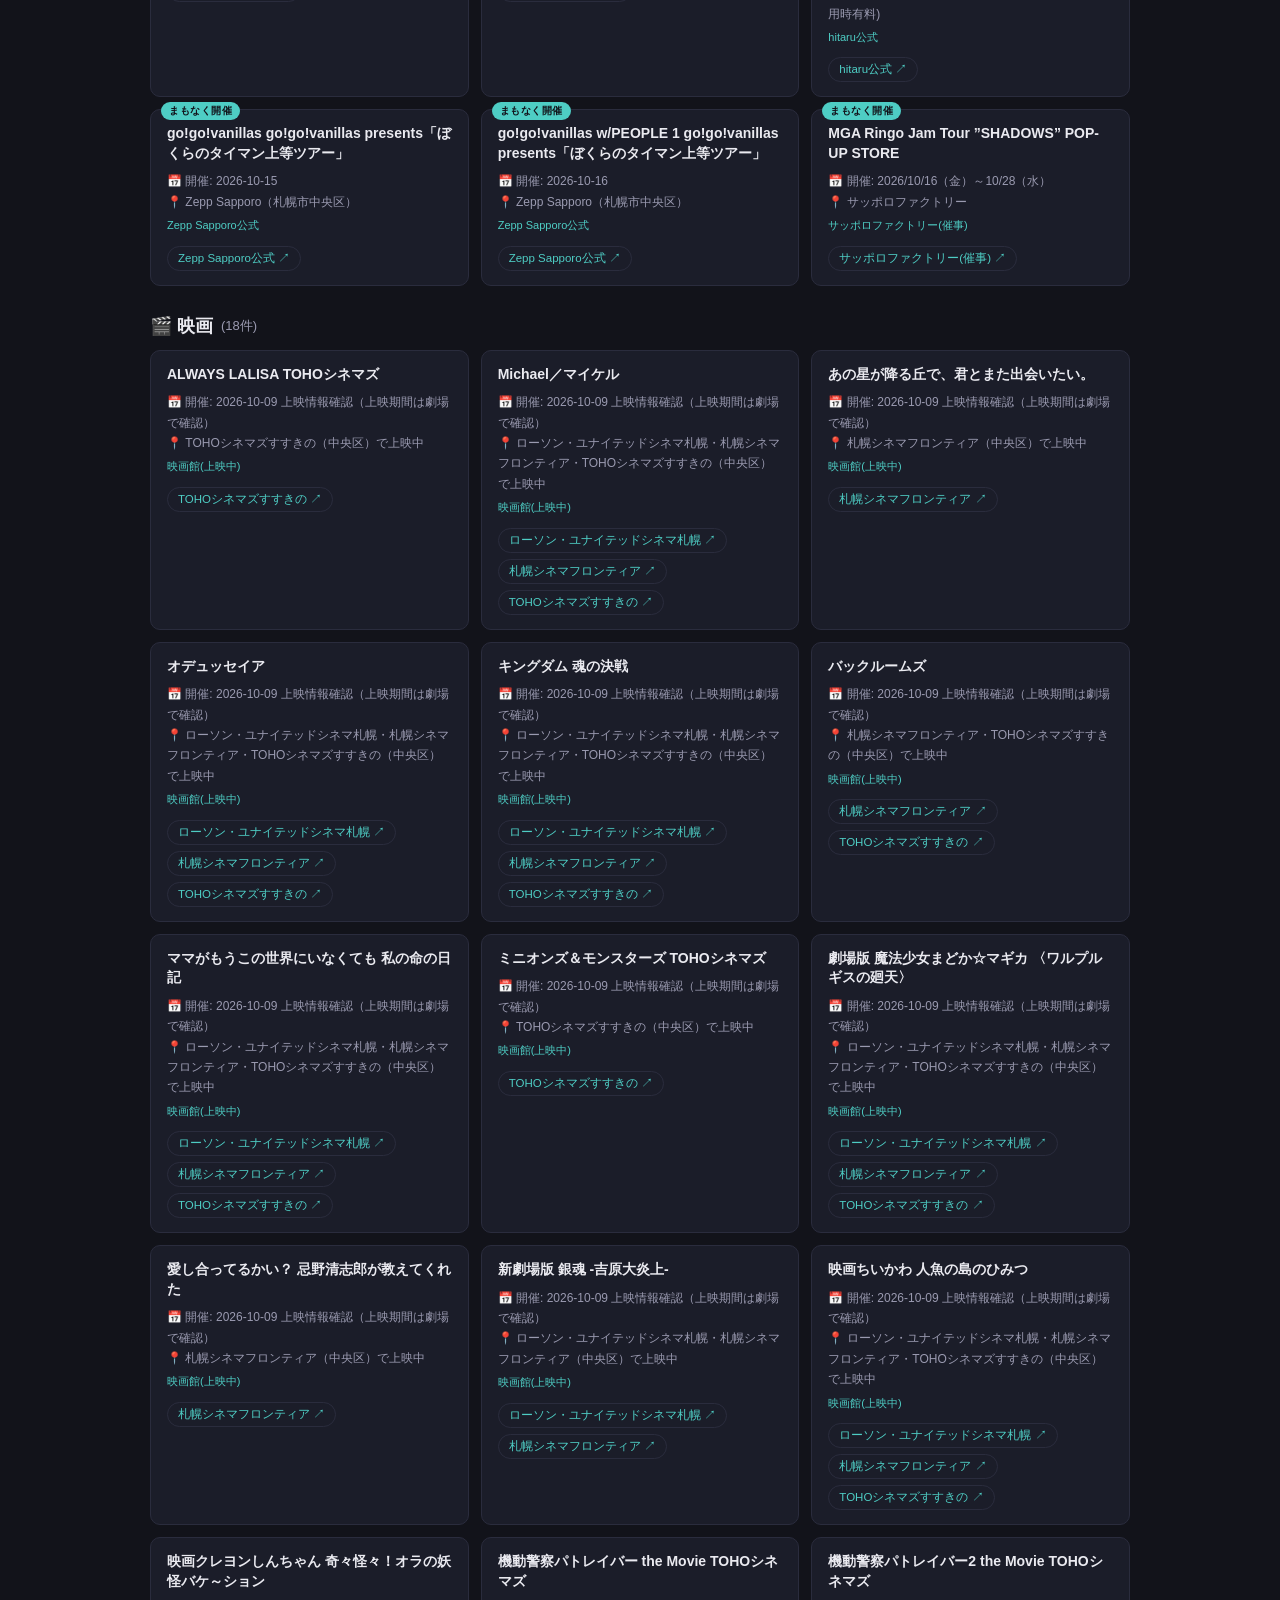
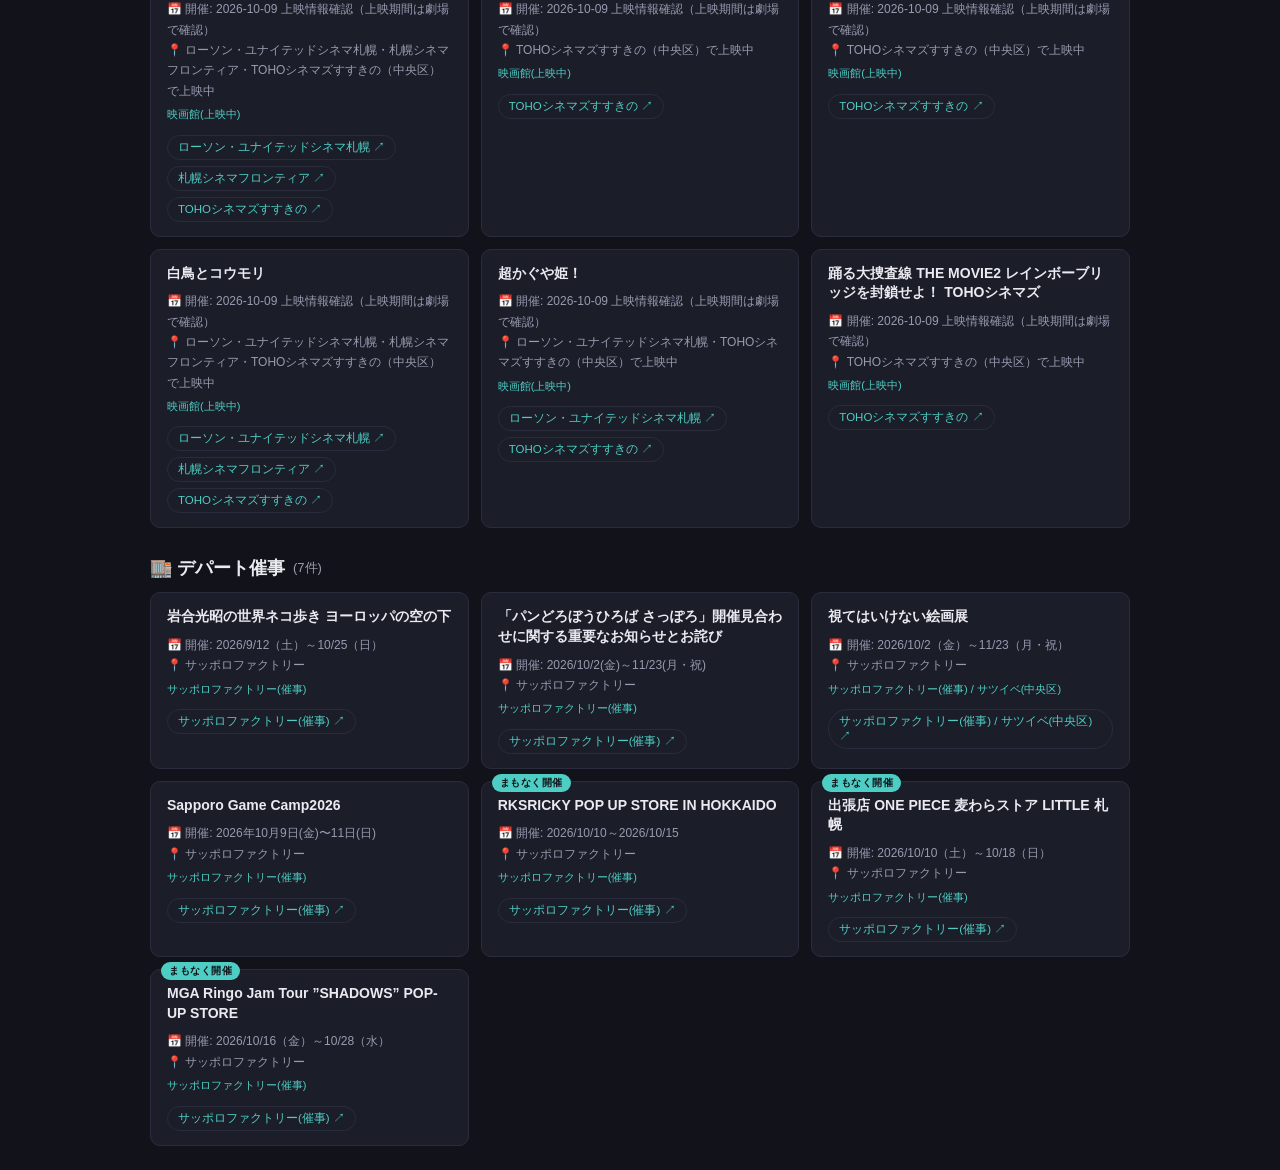
==== commit 6b81f175: "auto update" ====
--- a/data/index.html
+++ b/data/index.html
@@ -155,7 +155,7 @@
 <body>
 <header>
   <h1>🏙️ 札幌市中央区 情報収集レポート（開催中）</h1>
-  <div class="updated">最終更新: 2026-10-08　/　表示期間: 今日から2ヶ月(60日)以内に開催・公開のもの　/　今回の新着: 5件　/　このページはスクリプト実行のたびに自動更新されます</div>
+  <div class="updated">最終更新: 2026-10-09　/　表示期間: 今日から2ヶ月(60日)以内に開催・公開のもの　/　今回の新着: 8件　/　このページはスクリプト実行のたびに自動更新されます</div>
   <div class="page-switch"><a href="upcoming.html">🔜 まだ始まっていないイベント一覧はこちら →</a></div>
 </header>
 <main>
@@ -187,7 +187,7 @@
               </div>
               <div class="card-links"><a class="card-link" href="https://sapporo.magazine.events/area/chuou-ku/83795.html" target="_blank" rel="noopener">サツイベ(中央区) ↗</a></div>
             </div>
-            </div><h2>🖼️ 展示会 <span class="count">(3件)</span></h2><div class="cards">
+            </div><h2>🖼️ 展示会 <span class="count">(4件)</span></h2><div class="cards">
             <div class="card">
               
               <div class="card-title">視てはいけない絵画展</div>
@@ -216,6 +216,20 @@
               <div class="card-links"><a class="card-link" href="https://sapporo.magazine.events/area/chuou-ku/83591.html" target="_blank" rel="noopener">サツイベ(中央区) ↗</a></div>
             </div>
             
+            <div class="card new">
+              <span class="badge">NEW</span>
+              <div class="card-title">箕輪千絵子 個展｜救済 -地獄の蜘蛛の糸-</div>
+              
+              <div class="card-meta">
+                📅 開催: 2026年 10月 9日 ～ 10月 25日<br>
+                
+                📍 ギャラリー&amp;ショップ 馬と獅子<br>
+                💰 0円<br>
+                <span class="source">サツイベ(中央区)</span>
+              </div>
+              <div class="card-links"><a class="card-link" href="https://sapporo.magazine.events/area/chuou-ku/83830.html" target="_blank" rel="noopener">サツイベ(中央区) ↗</a></div>
+            </div>
+            
             <div class="card">
               <span class="badge badge-soon">まもなく開催</span>
               <div class="card-title">鋼の錬金術師×黄泉のツガイ展</div>
@@ -229,7 +243,7 @@
               </div>
               <div class="card-links"><a class="card-link" href="https://dmdepart.jp/museum/#5ce65012d70d" target="_blank" rel="noopener">大丸・松坂屋(展覧会) / 大丸・松坂屋公式(展覧会) ↗</a></div>
             </div>
-            </div><h2>🛍️ ポップアップストア <span class="count">(4件)</span></h2><div class="cards">
+            </div><h2>🛍️ ポップアップストア <span class="count">(6件)</span></h2><div class="cards">
             <div class="card">
               
               <div class="card-title">2026.10.8 2026.10.12 ALLEY TOKYO SAPPORO POPUP B2F POPUP SPACE 「GATE」</div>
@@ -285,9 +299,37 @@
               </div>
               <div class="card-links"><a class="card-link" href="https://sapporofactory.jp/event/detail/653" target="_blank" rel="noopener">サッポロファクトリー(催事) ↗</a></div>
             </div>
-            </div><h2>🎮 アニメ・ゲーム関連ポップアップストア</h2><p class="empty">現在、該当する情報はありません。</p><h2>🎵 音楽ライブ <span class="count">(4件)</span></h2><div class="cards">
-            <div class="card">
-              <span class="badge badge-soon">まもなく開催</span>
+            
+            <div class="card">
+              <span class="badge badge-soon">まもなく開催</span>
+              <div class="card-title">2026.10.16 2026.10.25 Care Bears™×ILLIT POP UP STORE B2F EVENT SPACE</div>
+              
+              <div class="card-meta">
+                📅 開催: 2026.10.16 - 2026.10.25<br>
+                
+                📍 札幌PARCO<br>
+                
+                <span class="source">札幌PARCO</span>
+              </div>
+              <div class="card-links"><a class="card-link" href="https://sapporo.parco.jp/event/detail/?id=38688" target="_blank" rel="noopener">札幌PARCO ↗</a></div>
+            </div>
+            
+            <div class="card">
+              <span class="badge badge-soon">まもなく開催</span>
+              <div class="card-title">MGA Ringo Jam Tour ”SHADOWS” POP-UP STORE</div>
+              
+              <div class="card-meta">
+                📅 開催: 2026/10/16（金）～10/28（水）<br>
+                
+                📍 サッポロファクトリー<br>
+                
+                <span class="source">サッポロファクトリー(催事)</span>
+              </div>
+              <div class="card-links"><a class="card-link" href="https://sapporofactory.jp/event/detail/654" target="_blank" rel="noopener">サッポロファクトリー(催事) ↗</a></div>
+            </div>
+            </div><h2>🎮 アニメ・ゲーム関連ポップアップストア</h2><p class="empty">現在、該当する情報はありません。</p><h2>🎵 音楽ライブ <span class="count">(6件)</span></h2><div class="cards">
+            <div class="card">
+              
               <div class="card-title">TMG TMG LIVE 2026 “SAYONARA”</div>
               
               <div class="card-meta">
@@ -341,13 +383,41 @@
               </div>
               <div class="card-links"><a class="card-link" href="https://www.zepp.co.jp/hall/sapporo/schedule/single/?rid=157824" target="_blank" rel="noopener">Zepp Sapporo公式 ↗</a></div>
             </div>
-            </div><h2>🎬 映画 <span class="count">(24件)</span></h2><div class="cards">
-            <div class="card new">
-              <span class="badge">NEW</span>
+            
+            <div class="card">
+              <span class="badge badge-soon">まもなく開催</span>
+              <div class="card-title">go!go!vanillas w/PEOPLE 1 go!go!vanillas presents「ぼくらのタイマン上等ツアー」</div>
+              
+              <div class="card-meta">
+                📅 開催: 2026-10-16<br>
+                
+                📍 Zepp Sapporo（札幌市中央区）<br>
+                
+                <span class="source">Zepp Sapporo公式</span>
+              </div>
+              <div class="card-links"><a class="card-link" href="https://www.zepp.co.jp/hall/sapporo/schedule/single/?rid=157825" target="_blank" rel="noopener">Zepp Sapporo公式 ↗</a></div>
+            </div>
+            
+            <div class="card">
+              <span class="badge badge-soon">まもなく開催</span>
+              <div class="card-title">MGA Ringo Jam Tour ”SHADOWS” POP-UP STORE</div>
+              
+              <div class="card-meta">
+                📅 開催: 2026/10/16（金）～10/28（水）<br>
+                
+                📍 サッポロファクトリー<br>
+                
+                <span class="source">サッポロファクトリー(催事)</span>
+              </div>
+              <div class="card-links"><a class="card-link" href="https://sapporofactory.jp/event/detail/654" target="_blank" rel="noopener">サッポロファクトリー(催事) ↗</a></div>
+            </div>
+            </div><h2>🎬 映画 <span class="count">(18件)</span></h2><div class="cards">
+            <div class="card">
+              
               <div class="card-title">ALWAYS LALISA TOHOシネマズ</div>
               
               <div class="card-meta">
-                📅 開催: 2026-10-08 上映情報確認（上映期間は劇場で確認）<br>
+                📅 開催: 2026-10-09 上映情報確認（上映期間は劇場で確認）<br>
                 
                 📍 TOHOシネマズすすきの（中央区）で上映中<br>
                 
@@ -358,326 +428,242 @@
             
             <div class="card">
               
-              <div class="card-title">AURORAコンサート・フィルム『What Happened To The Earth? - Live From Mexico City』</div>
-              
-              <div class="card-meta">
-                📅 開催: 2026-10-08 上映情報確認（上映期間は劇場で確認）<br>
+              <div class="card-title">Michael／マイケル</div>
+              
+              <div class="card-meta">
+                📅 開催: 2026-10-09 上映情報確認（上映期間は劇場で確認）<br>
+                
+                📍 ローソン・ユナイテッドシネマ札幌・札幌シネマフロンティア・TOHOシネマズすすきの（中央区）で上映中<br>
+                
+                <span class="source">映画館(上映中)</span>
+              </div>
+              <div class="card-links"><a class="card-link" href="https://press.moviewalker.jp/mv86806/schedule/th220/" target="_blank" rel="noopener">ローソン・ユナイテッドシネマ札幌 ↗</a><a class="card-link" href="https://press.moviewalker.jp/mv86806/schedule/th592/" target="_blank" rel="noopener">札幌シネマフロンティア ↗</a><a class="card-link" href="https://press.moviewalker.jp/mv86806/schedule/th828/" target="_blank" rel="noopener">TOHOシネマズすすきの ↗</a></div>
+            </div>
+            
+            <div class="card">
+              
+              <div class="card-title">あの星が降る丘で、君とまた出会いたい。</div>
+              
+              <div class="card-meta">
+                📅 開催: 2026-10-09 上映情報確認（上映期間は劇場で確認）<br>
                 
                 📍 札幌シネマフロンティア（中央区）で上映中<br>
                 
                 <span class="source">映画館(上映中)</span>
               </div>
-              <div class="card-links"><a class="card-link" href="https://press.moviewalker.jp/mv93869/schedule/th592/" target="_blank" rel="noopener">札幌シネマフロンティア ↗</a></div>
-            </div>
-            
-            <div class="card">
-              
-              <div class="card-title">Michael／マイケル</div>
-              
-              <div class="card-meta">
-                📅 開催: 2026-10-08 上映情報確認（上映期間は劇場で確認）<br>
+              <div class="card-links"><a class="card-link" href="https://press.moviewalker.jp/mv90689/schedule/th592/" target="_blank" rel="noopener">札幌シネマフロンティア ↗</a></div>
+            </div>
+            
+            <div class="card">
+              
+              <div class="card-title">オデュッセイア</div>
+              
+              <div class="card-meta">
+                📅 開催: 2026-10-09 上映情報確認（上映期間は劇場で確認）<br>
                 
                 📍 ローソン・ユナイテッドシネマ札幌・札幌シネマフロンティア・TOHOシネマズすすきの（中央区）で上映中<br>
                 
                 <span class="source">映画館(上映中)</span>
               </div>
-              <div class="card-links"><a class="card-link" href="https://press.moviewalker.jp/mv86806/schedule/th220/" target="_blank" rel="noopener">ローソン・ユナイテッドシネマ札幌 ↗</a><a class="card-link" href="https://press.moviewalker.jp/mv86806/schedule/th592/" target="_blank" rel="noopener">札幌シネマフロンティア ↗</a><a class="card-link" href="https://press.moviewalker.jp/mv86806/schedule/th828/" target="_blank" rel="noopener">TOHOシネマズすすきの ↗</a></div>
-            </div>
-            
-            <div class="card">
-              
-              <div class="card-title">『ガールズ&amp;パンツァー 最終章』第5話上映記念 『最終章』第1話～第4話一挙上映＋第5話最速上映前夜祭</div>
-              
-              <div class="card-meta">
-                📅 開催: 2026-10-08 上映情報確認（上映期間は劇場で確認）<br>
+              <div class="card-links"><a class="card-link" href="https://press.moviewalker.jp/mv90314/schedule/th220/" target="_blank" rel="noopener">ローソン・ユナイテッドシネマ札幌 ↗</a><a class="card-link" href="https://press.moviewalker.jp/mv90314/schedule/th592/" target="_blank" rel="noopener">札幌シネマフロンティア ↗</a><a class="card-link" href="https://press.moviewalker.jp/mv90314/schedule/th828/" target="_blank" rel="noopener">TOHOシネマズすすきの ↗</a></div>
+            </div>
+            
+            <div class="card">
+              
+              <div class="card-title">キングダム 魂の決戦</div>
+              
+              <div class="card-meta">
+                📅 開催: 2026-10-09 上映情報確認（上映期間は劇場で確認）<br>
                 
                 📍 ローソン・ユナイテッドシネマ札幌・札幌シネマフロンティア・TOHOシネマズすすきの（中央区）で上映中<br>
                 
                 <span class="source">映画館(上映中)</span>
               </div>
-              <div class="card-links"><a class="card-link" href="https://press.moviewalker.jp/mv94434/schedule/th220/" target="_blank" rel="noopener">ローソン・ユナイテッドシネマ札幌 ↗</a><a class="card-link" href="https://press.moviewalker.jp/mv94434/schedule/th592/" target="_blank" rel="noopener">札幌シネマフロンティア ↗</a><a class="card-link" href="https://press.moviewalker.jp/mv94434/schedule/th828/" target="_blank" rel="noopener">TOHOシネマズすすきの ↗</a></div>
-            </div>
-            
-            <div class="card">
-              
-              <div class="card-title">あの星が降る丘で、君とまた出会いたい。</div>
-              
-              <div class="card-meta">
-                📅 開催: 2026-10-08 上映情報確認（上映期間は劇場で確認）<br>
+              <div class="card-links"><a class="card-link" href="https://press.moviewalker.jp/mv90400/schedule/th220/" target="_blank" rel="noopener">ローソン・ユナイテッドシネマ札幌 ↗</a><a class="card-link" href="https://press.moviewalker.jp/mv90400/schedule/th592/" target="_blank" rel="noopener">札幌シネマフロンティア ↗</a><a class="card-link" href="https://press.moviewalker.jp/mv90400/schedule/th828/" target="_blank" rel="noopener">TOHOシネマズすすきの ↗</a></div>
+            </div>
+            
+            <div class="card">
+              
+              <div class="card-title">バックルームズ</div>
+              
+              <div class="card-meta">
+                📅 開催: 2026-10-09 上映情報確認（上映期間は劇場で確認）<br>
+                
+                📍 札幌シネマフロンティア・TOHOシネマズすすきの（中央区）で上映中<br>
+                
+                <span class="source">映画館(上映中)</span>
+              </div>
+              <div class="card-links"><a class="card-link" href="https://press.moviewalker.jp/mv93401/schedule/th592/" target="_blank" rel="noopener">札幌シネマフロンティア ↗</a><a class="card-link" href="https://press.moviewalker.jp/mv93401/schedule/th828/" target="_blank" rel="noopener">TOHOシネマズすすきの ↗</a></div>
+            </div>
+            
+            <div class="card">
+              
+              <div class="card-title">ママがもうこの世界にいなくても 私の命の日記</div>
+              
+              <div class="card-meta">
+                📅 開催: 2026-10-09 上映情報確認（上映期間は劇場で確認）<br>
+                
+                📍 ローソン・ユナイテッドシネマ札幌・札幌シネマフロンティア・TOHOシネマズすすきの（中央区）で上映中<br>
+                
+                <span class="source">映画館(上映中)</span>
+              </div>
+              <div class="card-links"><a class="card-link" href="https://press.moviewalker.jp/mv92935/schedule/th220/" target="_blank" rel="noopener">ローソン・ユナイテッドシネマ札幌 ↗</a><a class="card-link" href="https://press.moviewalker.jp/mv92935/schedule/th592/" target="_blank" rel="noopener">札幌シネマフロンティア ↗</a><a class="card-link" href="https://press.moviewalker.jp/mv92935/schedule/th828/" target="_blank" rel="noopener">TOHOシネマズすすきの ↗</a></div>
+            </div>
+            
+            <div class="card">
+              
+              <div class="card-title">ミニオンズ＆モンスターズ TOHOシネマズ</div>
+              
+              <div class="card-meta">
+                📅 開催: 2026-10-09 上映情報確認（上映期間は劇場で確認）<br>
+                
+                📍 TOHOシネマズすすきの（中央区）で上映中<br>
+                
+                <span class="source">映画館(上映中)</span>
+              </div>
+              <div class="card-links"><a class="card-link" href="https://press.moviewalker.jp/mv92494/schedule/th828/" target="_blank" rel="noopener">TOHOシネマズすすきの ↗</a></div>
+            </div>
+            
+            <div class="card">
+              
+              <div class="card-title">劇場版 魔法少女まどか☆マギカ 〈ワルプルギスの廻天〉</div>
+              
+              <div class="card-meta">
+                📅 開催: 2026-10-09 上映情報確認（上映期間は劇場で確認）<br>
+                
+                📍 ローソン・ユナイテッドシネマ札幌・札幌シネマフロンティア・TOHOシネマズすすきの（中央区）で上映中<br>
+                
+                <span class="source">映画館(上映中)</span>
+              </div>
+              <div class="card-links"><a class="card-link" href="https://press.moviewalker.jp/mv73373/schedule/th220/" target="_blank" rel="noopener">ローソン・ユナイテッドシネマ札幌 ↗</a><a class="card-link" href="https://press.moviewalker.jp/mv73373/schedule/th592/" target="_blank" rel="noopener">札幌シネマフロンティア ↗</a><a class="card-link" href="https://press.moviewalker.jp/mv73373/schedule/th828/" target="_blank" rel="noopener">TOHOシネマズすすきの ↗</a></div>
+            </div>
+            
+            <div class="card">
+              
+              <div class="card-title">愛し合ってるかい？ 忌野清志郎が教えてくれた</div>
+              
+              <div class="card-meta">
+                📅 開催: 2026-10-09 上映情報確認（上映期間は劇場で確認）<br>
                 
                 📍 札幌シネマフロンティア（中央区）で上映中<br>
                 
                 <span class="source">映画館(上映中)</span>
               </div>
-              <div class="card-links"><a class="card-link" href="https://press.moviewalker.jp/mv90689/schedule/th592/" target="_blank" rel="noopener">札幌シネマフロンティア ↗</a></div>
-            </div>
-            
-            <div class="card">
-              
-              <div class="card-title">オデュッセイア</div>
-              
-              <div class="card-meta">
-                📅 開催: 2026-10-08 上映情報確認（上映期間は劇場で確認）<br>
+              <div class="card-links"><a class="card-link" href="https://press.moviewalker.jp/mv93163/schedule/th592/" target="_blank" rel="noopener">札幌シネマフロンティア ↗</a></div>
+            </div>
+            
+            <div class="card">
+              
+              <div class="card-title">新劇場版 銀魂 -吉原大炎上-</div>
+              
+              <div class="card-meta">
+                📅 開催: 2026-10-09 上映情報確認（上映期間は劇場で確認）<br>
+                
+                📍 ローソン・ユナイテッドシネマ札幌・札幌シネマフロンティア（中央区）で上映中<br>
+                
+                <span class="source">映画館(上映中)</span>
+              </div>
+              <div class="card-links"><a class="card-link" href="https://press.moviewalker.jp/mv90750/schedule/th220/" target="_blank" rel="noopener">ローソン・ユナイテッドシネマ札幌 ↗</a><a class="card-link" href="https://press.moviewalker.jp/mv90750/schedule/th592/" target="_blank" rel="noopener">札幌シネマフロンティア ↗</a></div>
+            </div>
+            
+            <div class="card">
+              
+              <div class="card-title">映画ちいかわ 人魚の島のひみつ</div>
+              
+              <div class="card-meta">
+                📅 開催: 2026-10-09 上映情報確認（上映期間は劇場で確認）<br>
                 
                 📍 ローソン・ユナイテッドシネマ札幌・札幌シネマフロンティア・TOHOシネマズすすきの（中央区）で上映中<br>
                 
                 <span class="source">映画館(上映中)</span>
               </div>
-              <div class="card-links"><a class="card-link" href="https://press.moviewalker.jp/mv90314/schedule/th220/" target="_blank" rel="noopener">ローソン・ユナイテッドシネマ札幌 ↗</a><a class="card-link" href="https://press.moviewalker.jp/mv90314/schedule/th592/" target="_blank" rel="noopener">札幌シネマフロンティア ↗</a><a class="card-link" href="https://press.moviewalker.jp/mv90314/schedule/th828/" target="_blank" rel="noopener">TOHOシネマズすすきの ↗</a></div>
-            </div>
-            
-            <div class="card">
-              
-              <div class="card-title">キングダム 魂の決戦</div>
-              
-              <div class="card-meta">
-                📅 開催: 2026-10-08 上映情報確認（上映期間は劇場で確認）<br>
+              <div class="card-links"><a class="card-link" href="https://press.moviewalker.jp/mv91749/schedule/th220/" target="_blank" rel="noopener">ローソン・ユナイテッドシネマ札幌 ↗</a><a class="card-link" href="https://press.moviewalker.jp/mv91749/schedule/th592/" target="_blank" rel="noopener">札幌シネマフロンティア ↗</a><a class="card-link" href="https://press.moviewalker.jp/mv91749/schedule/th828/" target="_blank" rel="noopener">TOHOシネマズすすきの ↗</a></div>
+            </div>
+            
+            <div class="card">
+              
+              <div class="card-title">映画クレヨンしんちゃん 奇々怪々！オラの妖怪バケ～ション</div>
+              
+              <div class="card-meta">
+                📅 開催: 2026-10-09 上映情報確認（上映期間は劇場で確認）<br>
                 
                 📍 ローソン・ユナイテッドシネマ札幌・札幌シネマフロンティア・TOHOシネマズすすきの（中央区）で上映中<br>
                 
                 <span class="source">映画館(上映中)</span>
               </div>
-              <div class="card-links"><a class="card-link" href="https://press.moviewalker.jp/mv90400/schedule/th220/" target="_blank" rel="noopener">ローソン・ユナイテッドシネマ札幌 ↗</a><a class="card-link" href="https://press.moviewalker.jp/mv90400/schedule/th592/" target="_blank" rel="noopener">札幌シネマフロンティア ↗</a><a class="card-link" href="https://press.moviewalker.jp/mv90400/schedule/th828/" target="_blank" rel="noopener">TOHOシネマズすすきの ↗</a></div>
-            </div>
-            
-            <div class="card">
-              
-              <div class="card-title">ゴジラ-1.0</div>
-              
-              <div class="card-meta">
-                📅 開催: 2026-10-08 上映情報確認（上映期間は劇場で確認）<br>
-                
-                📍 ローソン・ユナイテッドシネマ札幌（中央区）で上映中<br>
-                
-                <span class="source">映画館(上映中)</span>
-              </div>
-              <div class="card-links"><a class="card-link" href="https://press.moviewalker.jp/mv80016/schedule/th220/" target="_blank" rel="noopener">ローソン・ユナイテッドシネマ札幌 ↗</a></div>
-            </div>
-            
-            <div class="card">
-              
-              <div class="card-title">スパイダーマン：ブランド・ニュー・デイ</div>
-              
-              <div class="card-meta">
-                📅 開催: 2026-10-08 上映情報確認（上映期間は劇場で確認）<br>
-                
-                📍 ローソン・ユナイテッドシネマ札幌（中央区）で上映中<br>
-                
-                <span class="source">映画館(上映中)</span>
-              </div>
-              <div class="card-links"><a class="card-link" href="https://press.moviewalker.jp/mv87980/schedule/th220/" target="_blank" rel="noopener">ローソン・ユナイテッドシネマ札幌 ↗</a></div>
-            </div>
-            
-            <div class="card">
-              
-              <div class="card-title">バックルームズ</div>
-              
-              <div class="card-meta">
-                📅 開催: 2026-10-08 上映情報確認（上映期間は劇場で確認）<br>
-                
-                📍 札幌シネマフロンティア・TOHOシネマズすすきの（中央区）で上映中<br>
-                
-                <span class="source">映画館(上映中)</span>
-              </div>
-              <div class="card-links"><a class="card-link" href="https://press.moviewalker.jp/mv93401/schedule/th592/" target="_blank" rel="noopener">札幌シネマフロンティア ↗</a><a class="card-link" href="https://press.moviewalker.jp/mv93401/schedule/th828/" target="_blank" rel="noopener">TOHOシネマズすすきの ↗</a></div>
-            </div>
-            
-            <div class="card">
-              
-              <div class="card-title">ママがもうこの世界にいなくても 私の命の日記</div>
-              
-              <div class="card-meta">
-                📅 開催: 2026-10-08 上映情報確認（上映期間は劇場で確認）<br>
+              <div class="card-links"><a class="card-link" href="https://press.moviewalker.jp/mv92048/schedule/th220/" target="_blank" rel="noopener">ローソン・ユナイテッドシネマ札幌 ↗</a><a class="card-link" href="https://press.moviewalker.jp/mv92048/schedule/th592/" target="_blank" rel="noopener">札幌シネマフロンティア ↗</a><a class="card-link" href="https://press.moviewalker.jp/mv92048/schedule/th828/" target="_blank" rel="noopener">TOHOシネマズすすきの ↗</a></div>
+            </div>
+            
+            <div class="card">
+              
+              <div class="card-title">機動警察パトレイバー the Movie TOHOシネマズ</div>
+              
+              <div class="card-meta">
+                📅 開催: 2026-10-09 上映情報確認（上映期間は劇場で確認）<br>
+                
+                📍 TOHOシネマズすすきの（中央区）で上映中<br>
+                
+                <span class="source">映画館(上映中)</span>
+              </div>
+              <div class="card-links"><a class="card-link" href="https://press.moviewalker.jp/mv17928/schedule/th828/" target="_blank" rel="noopener">TOHOシネマズすすきの ↗</a></div>
+            </div>
+            
+            <div class="card">
+              
+              <div class="card-title">機動警察パトレイバー2 the Movie TOHOシネマズ</div>
+              
+              <div class="card-meta">
+                📅 開催: 2026-10-09 上映情報確認（上映期間は劇場で確認）<br>
+                
+                📍 TOHOシネマズすすきの（中央区）で上映中<br>
+                
+                <span class="source">映画館(上映中)</span>
+              </div>
+              <div class="card-links"><a class="card-link" href="https://press.moviewalker.jp/mv27519/schedule/th828/" target="_blank" rel="noopener">TOHOシネマズすすきの ↗</a></div>
+            </div>
+            
+            <div class="card">
+              
+              <div class="card-title">白鳥とコウモリ</div>
+              
+              <div class="card-meta">
+                📅 開催: 2026-10-09 上映情報確認（上映期間は劇場で確認）<br>
                 
                 📍 ローソン・ユナイテッドシネマ札幌・札幌シネマフロンティア・TOHOシネマズすすきの（中央区）で上映中<br>
                 
                 <span class="source">映画館(上映中)</span>
               </div>
-              <div class="card-links"><a class="card-link" href="https://press.moviewalker.jp/mv92935/schedule/th220/" target="_blank" rel="noopener">ローソン・ユナイテッドシネマ札幌 ↗</a><a class="card-link" href="https://press.moviewalker.jp/mv92935/schedule/th592/" target="_blank" rel="noopener">札幌シネマフロンティア ↗</a><a class="card-link" href="https://press.moviewalker.jp/mv92935/schedule/th828/" target="_blank" rel="noopener">TOHOシネマズすすきの ↗</a></div>
-            </div>
-            
-            <div class="card">
-              
-              <div class="card-title">ミニオンズ＆モンスターズ TOHOシネマズ</div>
-              
-              <div class="card-meta">
-                📅 開催: 2026-10-08 上映情報確認（上映期間は劇場で確認）<br>
+              <div class="card-links"><a class="card-link" href="https://press.moviewalker.jp/mv92339/schedule/th220/" target="_blank" rel="noopener">ローソン・ユナイテッドシネマ札幌 ↗</a><a class="card-link" href="https://press.moviewalker.jp/mv92339/schedule/th592/" target="_blank" rel="noopener">札幌シネマフロンティア ↗</a><a class="card-link" href="https://press.moviewalker.jp/mv92339/schedule/th828/" target="_blank" rel="noopener">TOHOシネマズすすきの ↗</a></div>
+            </div>
+            
+            <div class="card">
+              
+              <div class="card-title">超かぐや姫！</div>
+              
+              <div class="card-meta">
+                📅 開催: 2026-10-09 上映情報確認（上映期間は劇場で確認）<br>
+                
+                📍 ローソン・ユナイテッドシネマ札幌・TOHOシネマズすすきの（中央区）で上映中<br>
+                
+                <span class="source">映画館(上映中)</span>
+              </div>
+              <div class="card-links"><a class="card-link" href="https://press.moviewalker.jp/mv91585/schedule/th220/" target="_blank" rel="noopener">ローソン・ユナイテッドシネマ札幌 ↗</a><a class="card-link" href="https://press.moviewalker.jp/mv91585/schedule/th828/" target="_blank" rel="noopener">TOHOシネマズすすきの ↗</a></div>
+            </div>
+            
+            <div class="card">
+              
+              <div class="card-title">踊る大捜査線 THE MOVIE2 レインボーブリッジを封鎖せよ！ TOHOシネマズ</div>
+              
+              <div class="card-meta">
+                📅 開催: 2026-10-09 上映情報確認（上映期間は劇場で確認）<br>
                 
                 📍 TOHOシネマズすすきの（中央区）で上映中<br>
                 
                 <span class="source">映画館(上映中)</span>
               </div>
-              <div class="card-links"><a class="card-link" href="https://press.moviewalker.jp/mv92494/schedule/th828/" target="_blank" rel="noopener">TOHOシネマズすすきの ↗</a></div>
-            </div>
-            
-            <div class="card">
-              
-              <div class="card-title">ラブライブ！ The School Idol Movie TOHOシネマズ</div>
-              
-              <div class="card-meta">
-                📅 開催: 2026-10-08 上映情報確認（上映期間は劇場で確認）<br>
-                
-                📍 TOHOシネマズすすきの（中央区）で上映中<br>
-                
-                <span class="source">映画館(上映中)</span>
-              </div>
-              <div class="card-links"><a class="card-link" href="https://press.moviewalker.jp/mv57729/schedule/th828/" target="_blank" rel="noopener">TOHOシネマズすすきの ↗</a></div>
-            </div>
-            
-            <div class="card">
-              
-              <div class="card-title">劇場版 魔法少女まどか☆マギカ 〈ワルプルギスの廻天〉</div>
-              
-              <div class="card-meta">
-                📅 開催: 2026-10-08 上映情報確認（上映期間は劇場で確認）<br>
-                
-                📍 ローソン・ユナイテッドシネマ札幌・札幌シネマフロンティア・TOHOシネマズすすきの（中央区）で上映中<br>
-                
-                <span class="source">映画館(上映中)</span>
-              </div>
-              <div class="card-links"><a class="card-link" href="https://press.moviewalker.jp/mv73373/schedule/th220/" target="_blank" rel="noopener">ローソン・ユナイテッドシネマ札幌 ↗</a><a class="card-link" href="https://press.moviewalker.jp/mv73373/schedule/th592/" target="_blank" rel="noopener">札幌シネマフロンティア ↗</a><a class="card-link" href="https://press.moviewalker.jp/mv73373/schedule/th828/" target="_blank" rel="noopener">TOHOシネマズすすきの ↗</a></div>
-            </div>
-            
-            <div class="card">
-              
-              <div class="card-title">愛し合ってるかい？ 忌野清志郎が教えてくれた</div>
-              
-              <div class="card-meta">
-                📅 開催: 2026-10-08 上映情報確認（上映期間は劇場で確認）<br>
-                
-                📍 札幌シネマフロンティア（中央区）で上映中<br>
-                
-                <span class="source">映画館(上映中)</span>
-              </div>
-              <div class="card-links"><a class="card-link" href="https://press.moviewalker.jp/mv93163/schedule/th592/" target="_blank" rel="noopener">札幌シネマフロンティア ↗</a></div>
-            </div>
-            
-            <div class="card">
-              
-              <div class="card-title">新劇場版 銀魂 -吉原大炎上-</div>
-              
-              <div class="card-meta">
-                📅 開催: 2026-10-08 上映情報確認（上映期間は劇場で確認）<br>
-                
-                📍 ローソン・ユナイテッドシネマ札幌・札幌シネマフロンティア（中央区）で上映中<br>
-                
-                <span class="source">映画館(上映中)</span>
-              </div>
-              <div class="card-links"><a class="card-link" href="https://press.moviewalker.jp/mv90750/schedule/th220/" target="_blank" rel="noopener">ローソン・ユナイテッドシネマ札幌 ↗</a><a class="card-link" href="https://press.moviewalker.jp/mv90750/schedule/th592/" target="_blank" rel="noopener">札幌シネマフロンティア ↗</a></div>
-            </div>
-            
-            <div class="card">
-              
-              <div class="card-title">映画ちいかわ 人魚の島のひみつ</div>
-              
-              <div class="card-meta">
-                📅 開催: 2026-10-08 上映情報確認（上映期間は劇場で確認）<br>
-                
-                📍 ローソン・ユナイテッドシネマ札幌・札幌シネマフロンティア・TOHOシネマズすすきの（中央区）で上映中<br>
-                
-                <span class="source">映画館(上映中)</span>
-              </div>
-              <div class="card-links"><a class="card-link" href="https://press.moviewalker.jp/mv91749/schedule/th220/" target="_blank" rel="noopener">ローソン・ユナイテッドシネマ札幌 ↗</a><a class="card-link" href="https://press.moviewalker.jp/mv91749/schedule/th592/" target="_blank" rel="noopener">札幌シネマフロンティア ↗</a><a class="card-link" href="https://press.moviewalker.jp/mv91749/schedule/th828/" target="_blank" rel="noopener">TOHOシネマズすすきの ↗</a></div>
-            </div>
-            
-            <div class="card">
-              
-              <div class="card-title">映画クレヨンしんちゃん 奇々怪々！オラの妖怪バケ～ション</div>
-              
-              <div class="card-meta">
-                📅 開催: 2026-10-08 上映情報確認（上映期間は劇場で確認）<br>
-                
-                📍 ローソン・ユナイテッドシネマ札幌・札幌シネマフロンティア・TOHOシネマズすすきの（中央区）で上映中<br>
-                
-                <span class="source">映画館(上映中)</span>
-              </div>
-              <div class="card-links"><a class="card-link" href="https://press.moviewalker.jp/mv92048/schedule/th220/" target="_blank" rel="noopener">ローソン・ユナイテッドシネマ札幌 ↗</a><a class="card-link" href="https://press.moviewalker.jp/mv92048/schedule/th592/" target="_blank" rel="noopener">札幌シネマフロンティア ↗</a><a class="card-link" href="https://press.moviewalker.jp/mv92048/schedule/th828/" target="_blank" rel="noopener">TOHOシネマズすすきの ↗</a></div>
-            </div>
-            
-            <div class="card">
-              
-              <div class="card-title">機動警察パトレイバー the Movie TOHOシネマズ</div>
-              
-              <div class="card-meta">
-                📅 開催: 2026-10-08 上映情報確認（上映期間は劇場で確認）<br>
-                
-                📍 TOHOシネマズすすきの（中央区）で上映中<br>
-                
-                <span class="source">映画館(上映中)</span>
-              </div>
-              <div class="card-links"><a class="card-link" href="https://press.moviewalker.jp/mv17928/schedule/th828/" target="_blank" rel="noopener">TOHOシネマズすすきの ↗</a></div>
-            </div>
-            
-            <div class="card">
-              
-              <div class="card-title">機動警察パトレイバー2 the Movie TOHOシネマズ</div>
-              
-              <div class="card-meta">
-                📅 開催: 2026-10-08 上映情報確認（上映期間は劇場で確認）<br>
-                
-                📍 TOHOシネマズすすきの（中央区）で上映中<br>
-                
-                <span class="source">映画館(上映中)</span>
-              </div>
-              <div class="card-links"><a class="card-link" href="https://press.moviewalker.jp/mv27519/schedule/th828/" target="_blank" rel="noopener">TOHOシネマズすすきの ↗</a></div>
-            </div>
-            
-            <div class="card">
-              
-              <div class="card-title">白鳥とコウモリ</div>
-              
-              <div class="card-meta">
-                📅 開催: 2026-10-08 上映情報確認（上映期間は劇場で確認）<br>
-                
-                📍 ローソン・ユナイテッドシネマ札幌・札幌シネマフロンティア・TOHOシネマズすすきの（中央区）で上映中<br>
-                
-                <span class="source">映画館(上映中)</span>
-              </div>
-              <div class="card-links"><a class="card-link" href="https://press.moviewalker.jp/mv92339/schedule/th220/" target="_blank" rel="noopener">ローソン・ユナイテッドシネマ札幌 ↗</a><a class="card-link" href="https://press.moviewalker.jp/mv92339/schedule/th592/" target="_blank" rel="noopener">札幌シネマフロンティア ↗</a><a class="card-link" href="https://press.moviewalker.jp/mv92339/schedule/th828/" target="_blank" rel="noopener">TOHOシネマズすすきの ↗</a></div>
-            </div>
-            
-            <div class="card">
-              
-              <div class="card-title">超かぐや姫！</div>
-              
-              <div class="card-meta">
-                📅 開催: 2026-10-08 上映情報確認（上映期間は劇場で確認）<br>
-                
-                📍 ローソン・ユナイテッドシネマ札幌・TOHOシネマズすすきの（中央区）で上映中<br>
-                
-                <span class="source">映画館(上映中)</span>
-              </div>
-              <div class="card-links"><a class="card-link" href="https://press.moviewalker.jp/mv91585/schedule/th220/" target="_blank" rel="noopener">ローソン・ユナイテッドシネマ札幌 ↗</a><a class="card-link" href="https://press.moviewalker.jp/mv91585/schedule/th828/" target="_blank" rel="noopener">TOHOシネマズすすきの ↗</a></div>
-            </div>
-            
-            <div class="card">
-              
-              <div class="card-title">踊る大捜査線 THE MOVIE TOHOシネマズ</div>
-              
-              <div class="card-meta">
-                📅 開催: 2026-10-08 上映情報確認（上映期間は劇場で確認）<br>
-                
-                📍 TOHOシネマズすすきの（中央区）で上映中<br>
-                
-                <span class="source">映画館(上映中)</span>
-              </div>
-              <div class="card-links"><a class="card-link" href="https://press.moviewalker.jp/mv37699/schedule/th828/" target="_blank" rel="noopener">TOHOシネマズすすきの ↗</a></div>
-            </div>
-            
-            <div class="card">
-              
-              <div class="card-title">踊る大捜査線 THE MOVIE2 レインボーブリッジを封鎖せよ！ TOHOシネマズ</div>
-              
-              <div class="card-meta">
-                📅 開催: 2026-10-08 上映情報確認（上映期間は劇場で確認）<br>
-                
-                📍 TOHOシネマズすすきの（中央区）で上映中<br>
-                
-                <span class="source">映画館(上映中)</span>
-              </div>
               <div class="card-links"><a class="card-link" href="https://press.moviewalker.jp/mv40043/schedule/th828/" target="_blank" rel="noopener">TOHOシネマズすすきの ↗</a></div>
             </div>
-            </div><h2>🏬 デパート催事 <span class="count">(6件)</span></h2><div class="cards">
+            </div><h2>🏬 デパート催事 <span class="count">(7件)</span></h2><div class="cards">
             <div class="card">
               
               <div class="card-title">岩合光昭の世界ネコ歩き ヨーロッパの空の下</div>
@@ -720,8 +706,8 @@
               <div class="card-links"><a class="card-link" href="https://sapporofactory.jp/event/detail/648" target="_blank" rel="noopener">サッポロファクトリー(催事) / サツイベ(中央区) ↗</a></div>
             </div>
             
-            <div class="card new">
-              <span class="badge">NEW</span><span class="badge badge-soon">まもなく開催</span>
+            <div class="card">
+              
               <div class="card-title">Sapporo Game Camp2026</div>
               
               <div class="card-meta">
@@ -760,6 +746,20 @@
                 <span class="source">サッポロファクトリー(催事)</span>
               </div>
               <div class="card-links"><a class="card-link" href="https://sapporofactory.jp/event/detail/643" target="_blank" rel="noopener">サッポロファクトリー(催事) ↗</a></div>
+            </div>
+            
+            <div class="card">
+              <span class="badge badge-soon">まもなく開催</span>
+              <div class="card-title">MGA Ringo Jam Tour ”SHADOWS” POP-UP STORE</div>
+              
+              <div class="card-meta">
+                📅 開催: 2026/10/16（金）～10/28（水）<br>
+                
+                📍 サッポロファクトリー<br>
+                
+                <span class="source">サッポロファクトリー(催事)</span>
+              </div>
+              <div class="card-links"><a class="card-link" href="https://sapporofactory.jp/event/detail/654" target="_blank" rel="noopener">サッポロファクトリー(催事) ↗</a></div>
             </div>
             </div>
 </main>
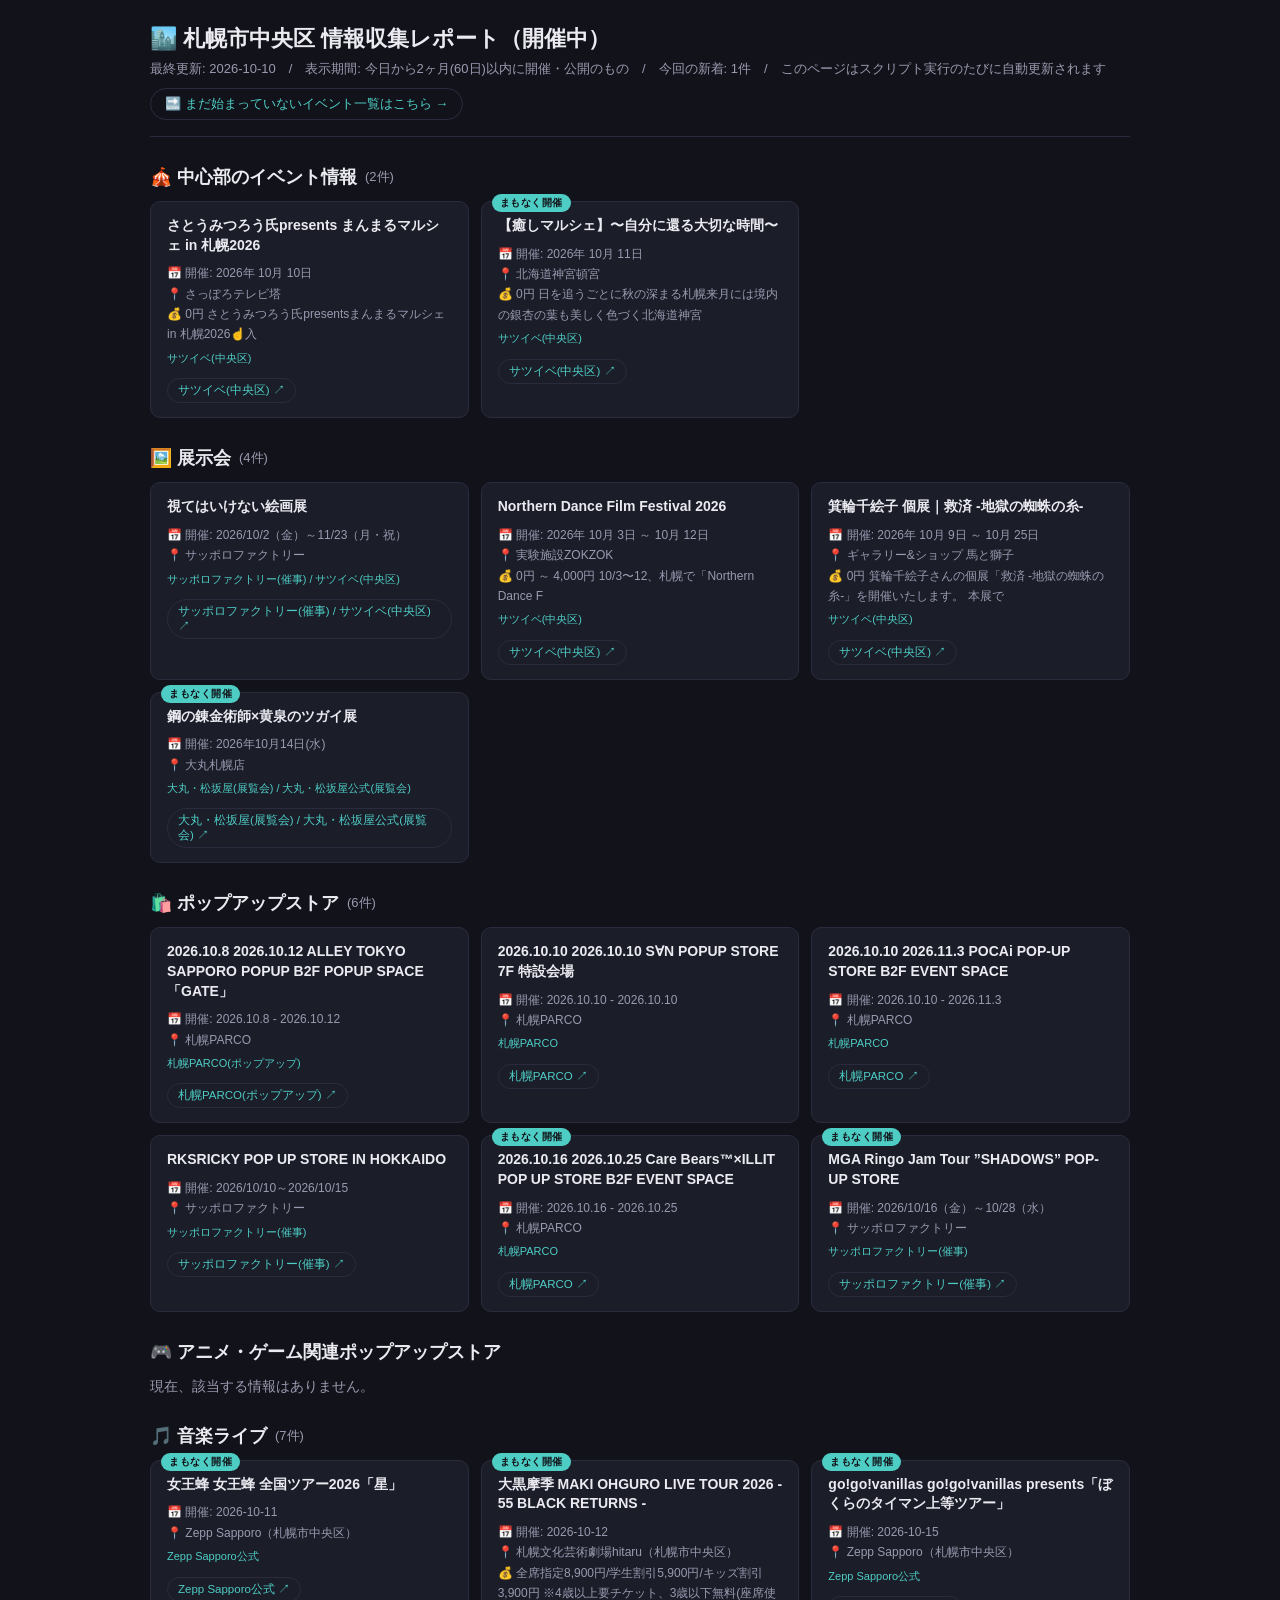
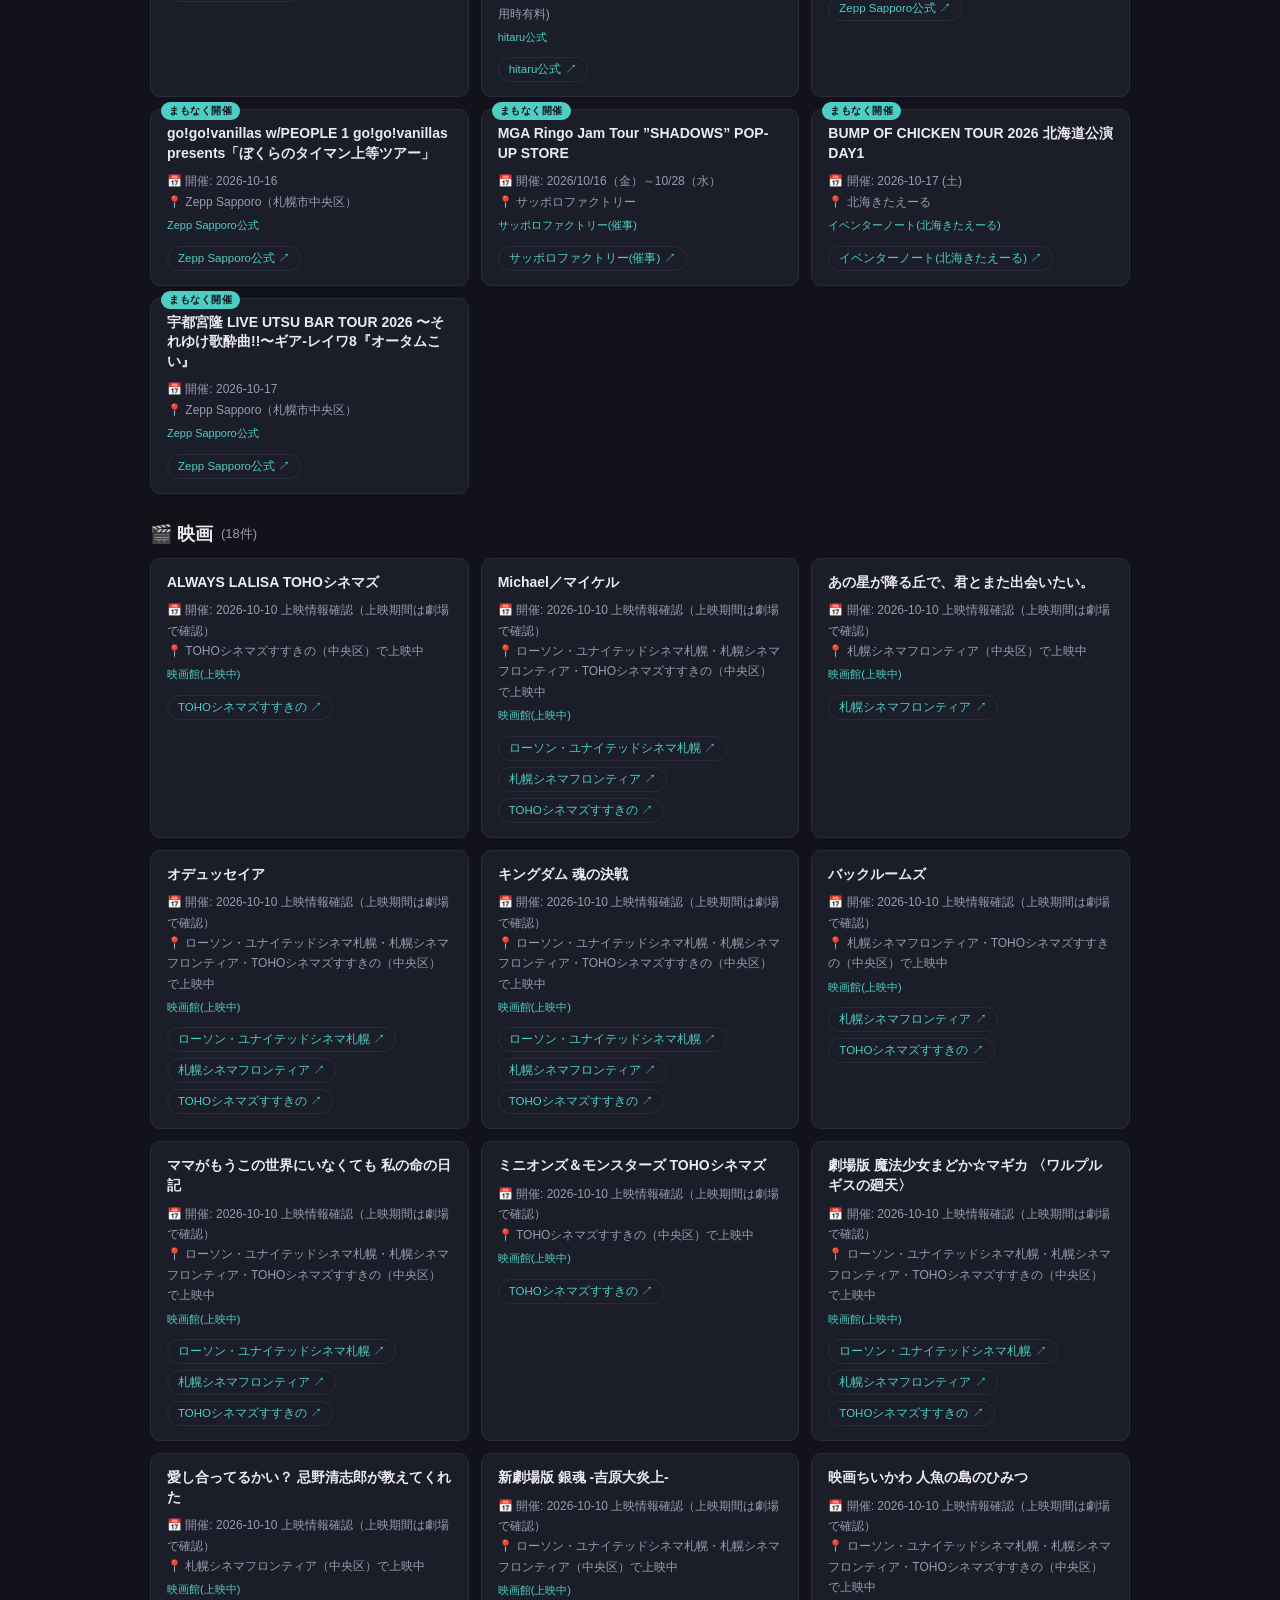
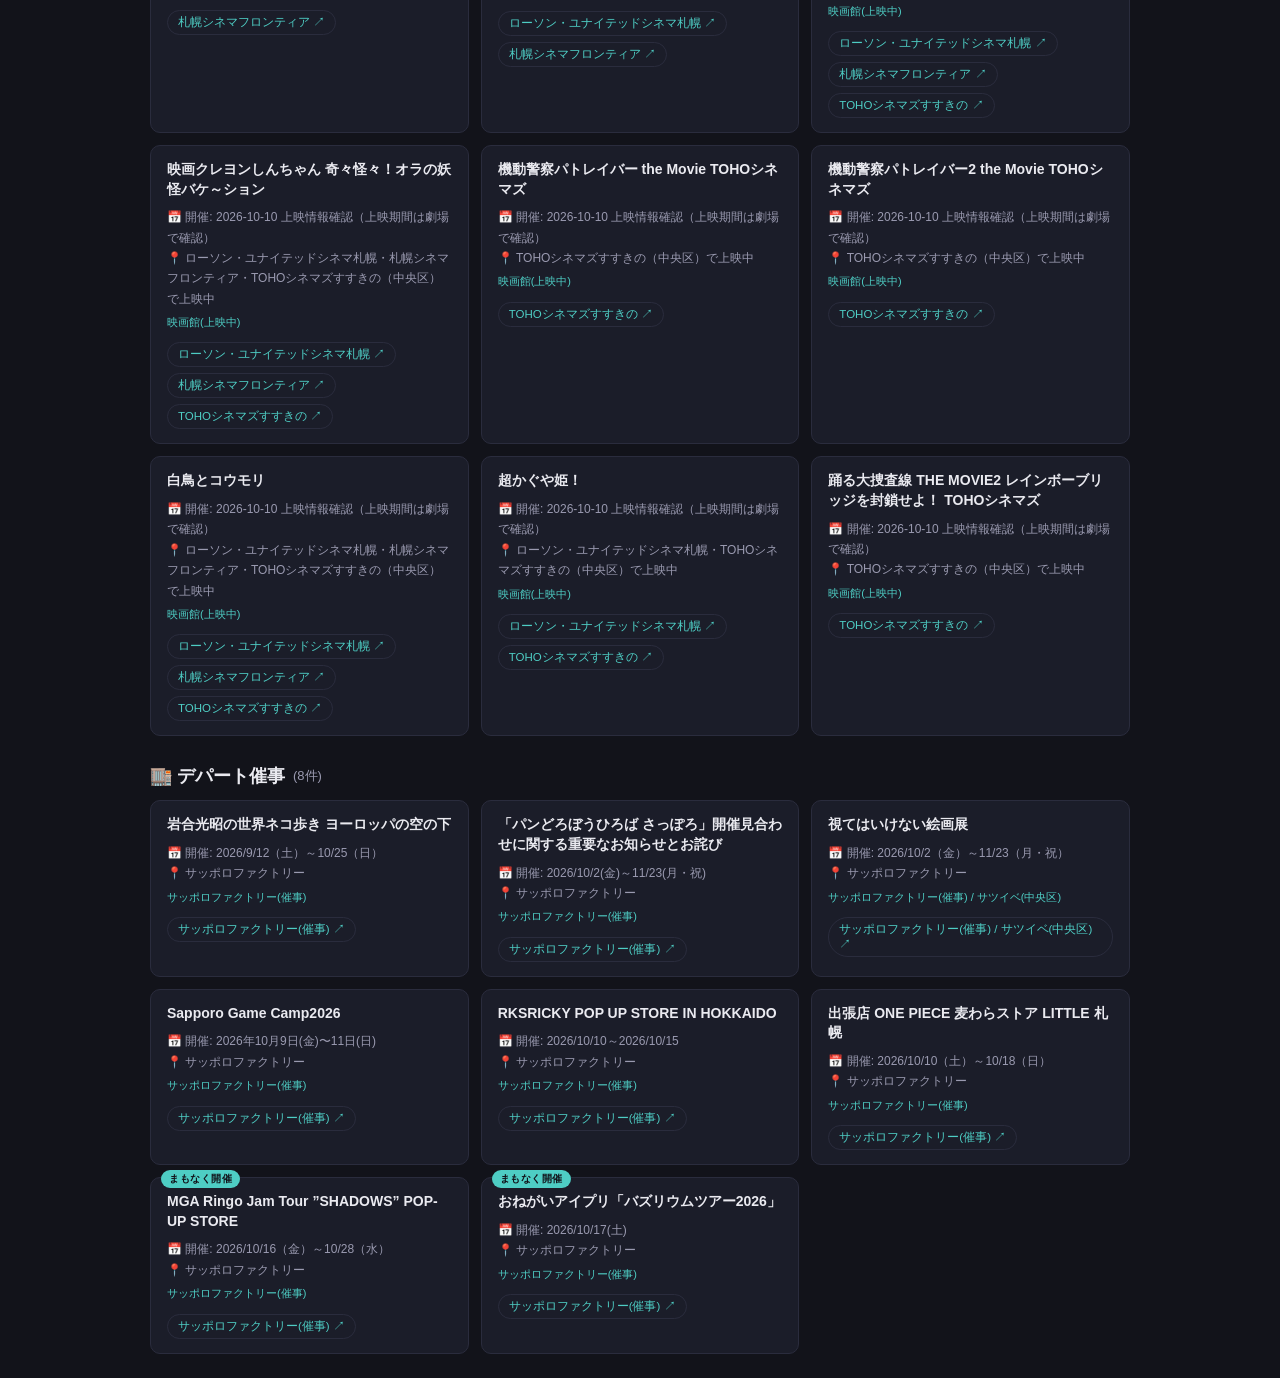
==== commit 34ad868e: "auto update" ====
--- a/data/index.html
+++ b/data/index.html
@@ -155,13 +155,13 @@
 <body>
 <header>
   <h1>🏙️ 札幌市中央区 情報収集レポート（開催中）</h1>
-  <div class="updated">最終更新: 2026-10-09　/　表示期間: 今日から2ヶ月(60日)以内に開催・公開のもの　/　今回の新着: 8件　/　このページはスクリプト実行のたびに自動更新されます</div>
+  <div class="updated">最終更新: 2026-10-10　/　表示期間: 今日から2ヶ月(60日)以内に開催・公開のもの　/　今回の新着: 1件　/　このページはスクリプト実行のたびに自動更新されます</div>
   <div class="page-switch"><a href="upcoming.html">🔜 まだ始まっていないイベント一覧はこちら →</a></div>
 </header>
 <main>
 <h2>🎪 中心部のイベント情報 <span class="count">(2件)</span></h2><div class="cards">
             <div class="card">
-              <span class="badge badge-soon">まもなく開催</span>
+              
               <div class="card-title">さとうみつろう氏presents まんまるマルシェ in 札幌2026</div>
               
               <div class="card-meta">
@@ -216,15 +216,15 @@
               <div class="card-links"><a class="card-link" href="https://sapporo.magazine.events/area/chuou-ku/83591.html" target="_blank" rel="noopener">サツイベ(中央区) ↗</a></div>
             </div>
             
-            <div class="card new">
-              <span class="badge">NEW</span>
+            <div class="card">
+              
               <div class="card-title">箕輪千絵子 個展｜救済 -地獄の蜘蛛の糸-</div>
               
               <div class="card-meta">
                 📅 開催: 2026年 10月 9日 ～ 10月 25日<br>
                 
                 📍 ギャラリー&amp;ショップ 馬と獅子<br>
-                💰 0円<br>
+                💰 0円 箕輪千絵子さんの個展「救済 -地獄の蜘蛛の糸-」を開催いたします。 本展で<br>
                 <span class="source">サツイベ(中央区)</span>
               </div>
               <div class="card-links"><a class="card-link" href="https://sapporo.magazine.events/area/chuou-ku/83830.html" target="_blank" rel="noopener">サツイベ(中央区) ↗</a></div>
@@ -259,7 +259,7 @@
             </div>
             
             <div class="card">
-              <span class="badge badge-soon">まもなく開催</span>
+              
               <div class="card-title">2026.10.10 2026.10.10 S∀N POPUP STORE 7F 特設会場</div>
               
               <div class="card-meta">
@@ -273,7 +273,7 @@
             </div>
             
             <div class="card">
-              <span class="badge badge-soon">まもなく開催</span>
+              
               <div class="card-title">2026.10.10 2026.11.3 POCAi POP-UP STORE​ B2F EVENT SPACE</div>
               
               <div class="card-meta">
@@ -287,7 +287,7 @@
             </div>
             
             <div class="card">
-              <span class="badge badge-soon">まもなく開催</span>
+              
               <div class="card-title">RKSRICKY POP UP STORE IN HOKKAIDO</div>
               
               <div class="card-meta">
@@ -327,21 +327,7 @@
               </div>
               <div class="card-links"><a class="card-link" href="https://sapporofactory.jp/event/detail/654" target="_blank" rel="noopener">サッポロファクトリー(催事) ↗</a></div>
             </div>
-            </div><h2>🎮 アニメ・ゲーム関連ポップアップストア</h2><p class="empty">現在、該当する情報はありません。</p><h2>🎵 音楽ライブ <span class="count">(6件)</span></h2><div class="cards">
-            <div class="card">
-              
-              <div class="card-title">TMG TMG LIVE 2026 “SAYONARA”</div>
-              
-              <div class="card-meta">
-                📅 開催: 2026-10-09<br>
-                
-                📍 Zepp Sapporo（札幌市中央区）<br>
-                
-                <span class="source">Zepp Sapporo公式</span>
-              </div>
-              <div class="card-links"><a class="card-link" href="https://www.zepp.co.jp/hall/sapporo/schedule/single/?rid=156592" target="_blank" rel="noopener">Zepp Sapporo公式 ↗</a></div>
-            </div>
-            
+            </div><h2>🎮 アニメ・ゲーム関連ポップアップストア</h2><p class="empty">現在、該当する情報はありません。</p><h2>🎵 音楽ライブ <span class="count">(7件)</span></h2><div class="cards">
             <div class="card">
               <span class="badge badge-soon">まもなく開催</span>
               <div class="card-title">女王蜂 女王蜂 全国ツアー2026「星」</div>
@@ -411,13 +397,41 @@
               </div>
               <div class="card-links"><a class="card-link" href="https://sapporofactory.jp/event/detail/654" target="_blank" rel="noopener">サッポロファクトリー(催事) ↗</a></div>
             </div>
+            
+            <div class="card">
+              <span class="badge badge-soon">まもなく開催</span>
+              <div class="card-title">BUMP OF CHICKEN TOUR 2026 北海道公演 DAY1</div>
+              
+              <div class="card-meta">
+                📅 開催: 2026-10-17 (土)<br>
+                
+                📍 北海きたえーる<br>
+                
+                <span class="source">イベンターノート(北海きたえーる)</span>
+              </div>
+              <div class="card-links"><a class="card-link" href="https://www.eventernote.com/events/456639" target="_blank" rel="noopener">イベンターノート(北海きたえーる) ↗</a></div>
+            </div>
+            
+            <div class="card">
+              <span class="badge badge-soon">まもなく開催</span>
+              <div class="card-title">宇都宮隆 LIVE UTSU BAR TOUR 2026 〜それゆけ歌酔曲!!〜ギア-レイワ8『オータムこい』</div>
+              
+              <div class="card-meta">
+                📅 開催: 2026-10-17<br>
+                
+                📍 Zepp Sapporo（札幌市中央区）<br>
+                
+                <span class="source">Zepp Sapporo公式</span>
+              </div>
+              <div class="card-links"><a class="card-link" href="https://www.zepp.co.jp/hall/sapporo/schedule/single/?rid=153003" target="_blank" rel="noopener">Zepp Sapporo公式 ↗</a></div>
+            </div>
             </div><h2>🎬 映画 <span class="count">(18件)</span></h2><div class="cards">
             <div class="card">
               
               <div class="card-title">ALWAYS LALISA TOHOシネマズ</div>
               
               <div class="card-meta">
-                📅 開催: 2026-10-09 上映情報確認（上映期間は劇場で確認）<br>
+                📅 開催: 2026-10-10 上映情報確認（上映期間は劇場で確認）<br>
                 
                 📍 TOHOシネマズすすきの（中央区）で上映中<br>
                 
@@ -431,7 +445,7 @@
               <div class="card-title">Michael／マイケル</div>
               
               <div class="card-meta">
-                📅 開催: 2026-10-09 上映情報確認（上映期間は劇場で確認）<br>
+                📅 開催: 2026-10-10 上映情報確認（上映期間は劇場で確認）<br>
                 
                 📍 ローソン・ユナイテッドシネマ札幌・札幌シネマフロンティア・TOHOシネマズすすきの（中央区）で上映中<br>
                 
@@ -445,7 +459,7 @@
               <div class="card-title">あの星が降る丘で、君とまた出会いたい。</div>
               
               <div class="card-meta">
-                📅 開催: 2026-10-09 上映情報確認（上映期間は劇場で確認）<br>
+                📅 開催: 2026-10-10 上映情報確認（上映期間は劇場で確認）<br>
                 
                 📍 札幌シネマフロンティア（中央区）で上映中<br>
                 
@@ -459,7 +473,7 @@
               <div class="card-title">オデュッセイア</div>
               
               <div class="card-meta">
-                📅 開催: 2026-10-09 上映情報確認（上映期間は劇場で確認）<br>
+                📅 開催: 2026-10-10 上映情報確認（上映期間は劇場で確認）<br>
                 
                 📍 ローソン・ユナイテッドシネマ札幌・札幌シネマフロンティア・TOHOシネマズすすきの（中央区）で上映中<br>
                 
@@ -473,7 +487,7 @@
               <div class="card-title">キングダム 魂の決戦</div>
               
               <div class="card-meta">
-                📅 開催: 2026-10-09 上映情報確認（上映期間は劇場で確認）<br>
+                📅 開催: 2026-10-10 上映情報確認（上映期間は劇場で確認）<br>
                 
                 📍 ローソン・ユナイテッドシネマ札幌・札幌シネマフロンティア・TOHOシネマズすすきの（中央区）で上映中<br>
                 
@@ -487,7 +501,7 @@
               <div class="card-title">バックルームズ</div>
               
               <div class="card-meta">
-                📅 開催: 2026-10-09 上映情報確認（上映期間は劇場で確認）<br>
+                📅 開催: 2026-10-10 上映情報確認（上映期間は劇場で確認）<br>
                 
                 📍 札幌シネマフロンティア・TOHOシネマズすすきの（中央区）で上映中<br>
                 
@@ -501,7 +515,7 @@
               <div class="card-title">ママがもうこの世界にいなくても 私の命の日記</div>
               
               <div class="card-meta">
-                📅 開催: 2026-10-09 上映情報確認（上映期間は劇場で確認）<br>
+                📅 開催: 2026-10-10 上映情報確認（上映期間は劇場で確認）<br>
                 
                 📍 ローソン・ユナイテッドシネマ札幌・札幌シネマフロンティア・TOHOシネマズすすきの（中央区）で上映中<br>
                 
@@ -515,7 +529,7 @@
               <div class="card-title">ミニオンズ＆モンスターズ TOHOシネマズ</div>
               
               <div class="card-meta">
-                📅 開催: 2026-10-09 上映情報確認（上映期間は劇場で確認）<br>
+                📅 開催: 2026-10-10 上映情報確認（上映期間は劇場で確認）<br>
                 
                 📍 TOHOシネマズすすきの（中央区）で上映中<br>
                 
@@ -529,7 +543,7 @@
               <div class="card-title">劇場版 魔法少女まどか☆マギカ 〈ワルプルギスの廻天〉</div>
               
               <div class="card-meta">
-                📅 開催: 2026-10-09 上映情報確認（上映期間は劇場で確認）<br>
+                📅 開催: 2026-10-10 上映情報確認（上映期間は劇場で確認）<br>
                 
                 📍 ローソン・ユナイテッドシネマ札幌・札幌シネマフロンティア・TOHOシネマズすすきの（中央区）で上映中<br>
                 
@@ -543,7 +557,7 @@
               <div class="card-title">愛し合ってるかい？ 忌野清志郎が教えてくれた</div>
               
               <div class="card-meta">
-                📅 開催: 2026-10-09 上映情報確認（上映期間は劇場で確認）<br>
+                📅 開催: 2026-10-10 上映情報確認（上映期間は劇場で確認）<br>
                 
                 📍 札幌シネマフロンティア（中央区）で上映中<br>
                 
@@ -557,7 +571,7 @@
               <div class="card-title">新劇場版 銀魂 -吉原大炎上-</div>
               
               <div class="card-meta">
-                📅 開催: 2026-10-09 上映情報確認（上映期間は劇場で確認）<br>
+                📅 開催: 2026-10-10 上映情報確認（上映期間は劇場で確認）<br>
                 
                 📍 ローソン・ユナイテッドシネマ札幌・札幌シネマフロンティア（中央区）で上映中<br>
                 
@@ -571,7 +585,7 @@
               <div class="card-title">映画ちいかわ 人魚の島のひみつ</div>
               
               <div class="card-meta">
-                📅 開催: 2026-10-09 上映情報確認（上映期間は劇場で確認）<br>
+                📅 開催: 2026-10-10 上映情報確認（上映期間は劇場で確認）<br>
                 
                 📍 ローソン・ユナイテッドシネマ札幌・札幌シネマフロンティア・TOHOシネマズすすきの（中央区）で上映中<br>
                 
@@ -585,7 +599,7 @@
               <div class="card-title">映画クレヨンしんちゃん 奇々怪々！オラの妖怪バケ～ション</div>
               
               <div class="card-meta">
-                📅 開催: 2026-10-09 上映情報確認（上映期間は劇場で確認）<br>
+                📅 開催: 2026-10-10 上映情報確認（上映期間は劇場で確認）<br>
                 
                 📍 ローソン・ユナイテッドシネマ札幌・札幌シネマフロンティア・TOHOシネマズすすきの（中央区）で上映中<br>
                 
@@ -599,7 +613,7 @@
               <div class="card-title">機動警察パトレイバー the Movie TOHOシネマズ</div>
               
               <div class="card-meta">
-                📅 開催: 2026-10-09 上映情報確認（上映期間は劇場で確認）<br>
+                📅 開催: 2026-10-10 上映情報確認（上映期間は劇場で確認）<br>
                 
                 📍 TOHOシネマズすすきの（中央区）で上映中<br>
                 
@@ -613,7 +627,7 @@
               <div class="card-title">機動警察パトレイバー2 the Movie TOHOシネマズ</div>
               
               <div class="card-meta">
-                📅 開催: 2026-10-09 上映情報確認（上映期間は劇場で確認）<br>
+                📅 開催: 2026-10-10 上映情報確認（上映期間は劇場で確認）<br>
                 
                 📍 TOHOシネマズすすきの（中央区）で上映中<br>
                 
@@ -627,7 +641,7 @@
               <div class="card-title">白鳥とコウモリ</div>
               
               <div class="card-meta">
-                📅 開催: 2026-10-09 上映情報確認（上映期間は劇場で確認）<br>
+                📅 開催: 2026-10-10 上映情報確認（上映期間は劇場で確認）<br>
                 
                 📍 ローソン・ユナイテッドシネマ札幌・札幌シネマフロンティア・TOHOシネマズすすきの（中央区）で上映中<br>
                 
@@ -641,7 +655,7 @@
               <div class="card-title">超かぐや姫！</div>
               
               <div class="card-meta">
-                📅 開催: 2026-10-09 上映情報確認（上映期間は劇場で確認）<br>
+                📅 開催: 2026-10-10 上映情報確認（上映期間は劇場で確認）<br>
                 
                 📍 ローソン・ユナイテッドシネマ札幌・TOHOシネマズすすきの（中央区）で上映中<br>
                 
@@ -655,7 +669,7 @@
               <div class="card-title">踊る大捜査線 THE MOVIE2 レインボーブリッジを封鎖せよ！ TOHOシネマズ</div>
               
               <div class="card-meta">
-                📅 開催: 2026-10-09 上映情報確認（上映期間は劇場で確認）<br>
+                📅 開催: 2026-10-10 上映情報確認（上映期間は劇場で確認）<br>
                 
                 📍 TOHOシネマズすすきの（中央区）で上映中<br>
                 
@@ -663,7 +677,7 @@
               </div>
               <div class="card-links"><a class="card-link" href="https://press.moviewalker.jp/mv40043/schedule/th828/" target="_blank" rel="noopener">TOHOシネマズすすきの ↗</a></div>
             </div>
-            </div><h2>🏬 デパート催事 <span class="count">(7件)</span></h2><div class="cards">
+            </div><h2>🏬 デパート催事 <span class="count">(8件)</span></h2><div class="cards">
             <div class="card">
               
               <div class="card-title">岩合光昭の世界ネコ歩き ヨーロッパの空の下</div>
@@ -721,7 +735,7 @@
             </div>
             
             <div class="card">
-              <span class="badge badge-soon">まもなく開催</span>
+              
               <div class="card-title">RKSRICKY POP UP STORE IN HOKKAIDO</div>
               
               <div class="card-meta">
@@ -735,7 +749,7 @@
             </div>
             
             <div class="card">
-              <span class="badge badge-soon">まもなく開催</span>
+              
               <div class="card-title">出張店 ONE PIECE 麦わらストア LITTLE 札幌</div>
               
               <div class="card-meta">
@@ -760,6 +774,20 @@
                 <span class="source">サッポロファクトリー(催事)</span>
               </div>
               <div class="card-links"><a class="card-link" href="https://sapporofactory.jp/event/detail/654" target="_blank" rel="noopener">サッポロファクトリー(催事) ↗</a></div>
+            </div>
+            
+            <div class="card">
+              <span class="badge badge-soon">まもなく開催</span>
+              <div class="card-title">おねがいアイプリ「バズリウムツアー2026」</div>
+              
+              <div class="card-meta">
+                📅 開催: 2026/10/17(土)<br>
+                
+                📍 サッポロファクトリー<br>
+                
+                <span class="source">サッポロファクトリー(催事)</span>
+              </div>
+              <div class="card-links"><a class="card-link" href="https://sapporofactory.jp/event/detail/651" target="_blank" rel="noopener">サッポロファクトリー(催事) ↗</a></div>
             </div>
             </div>
 </main>
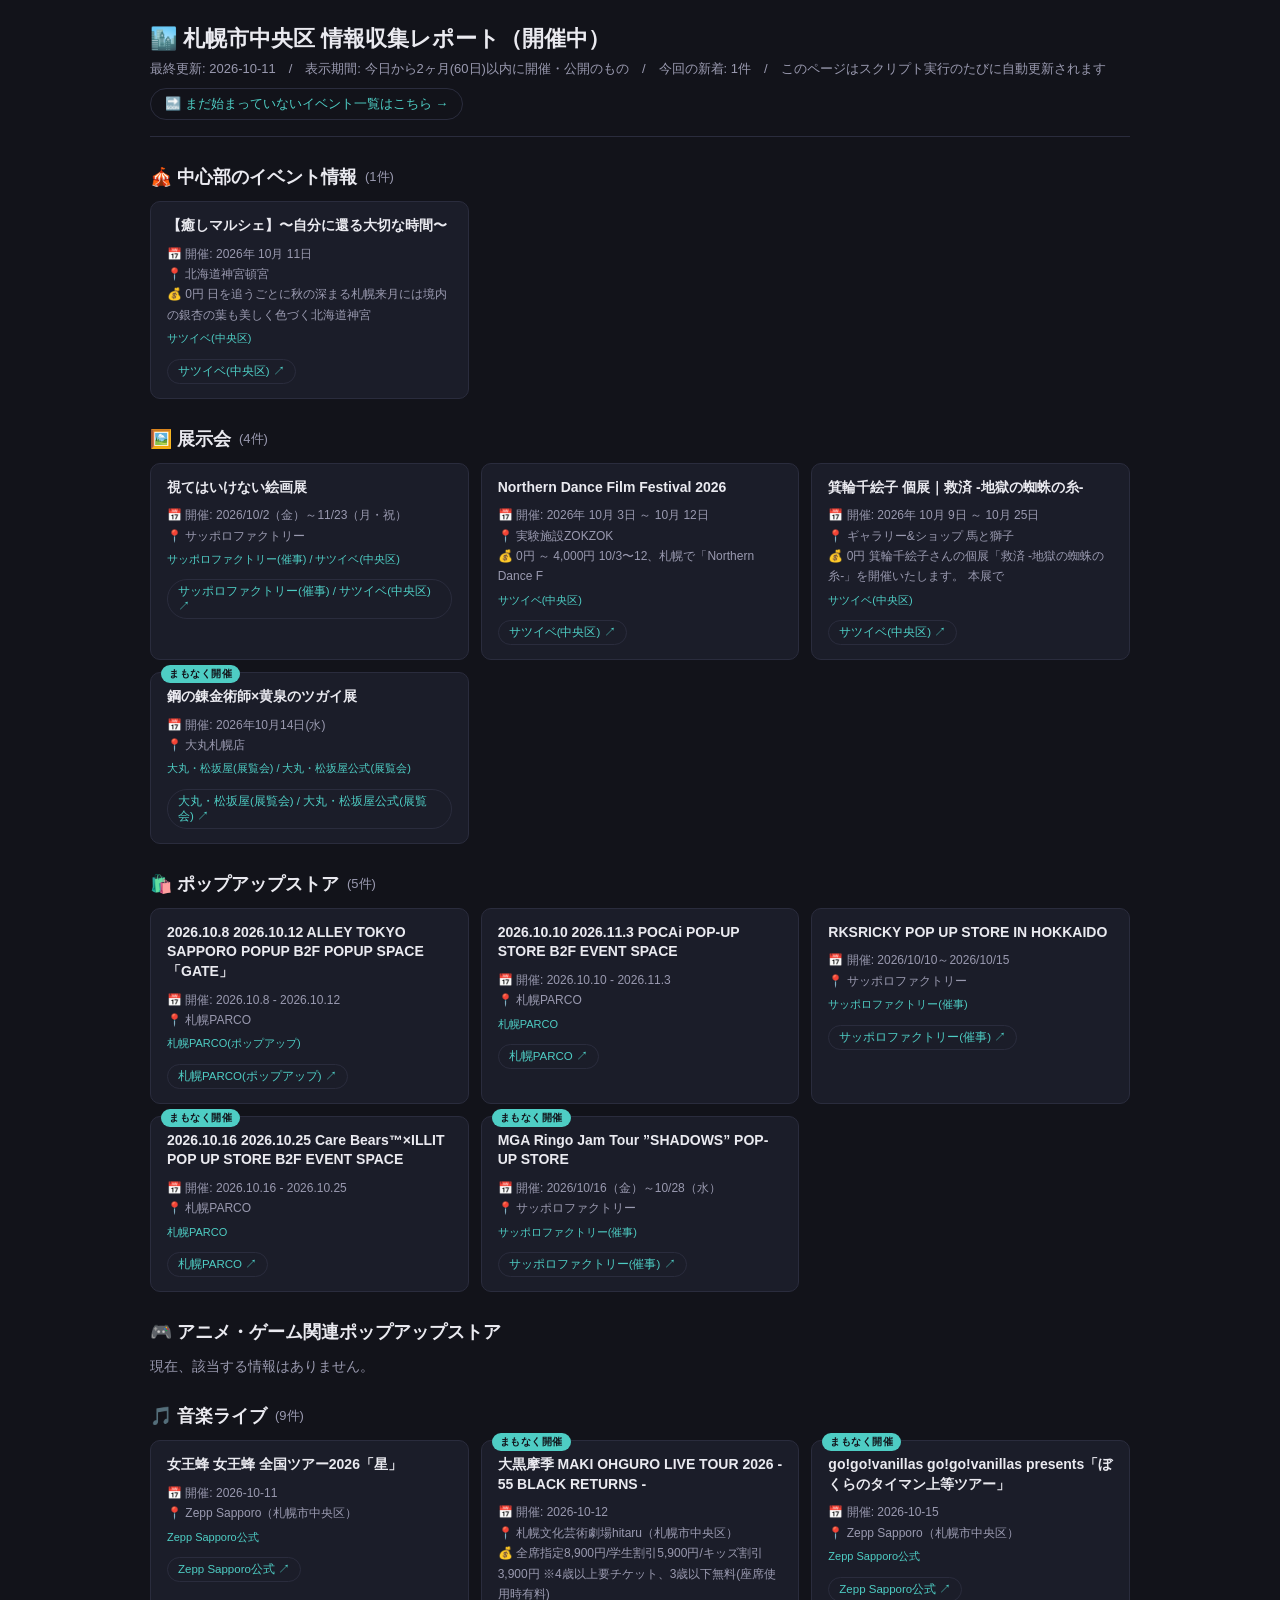
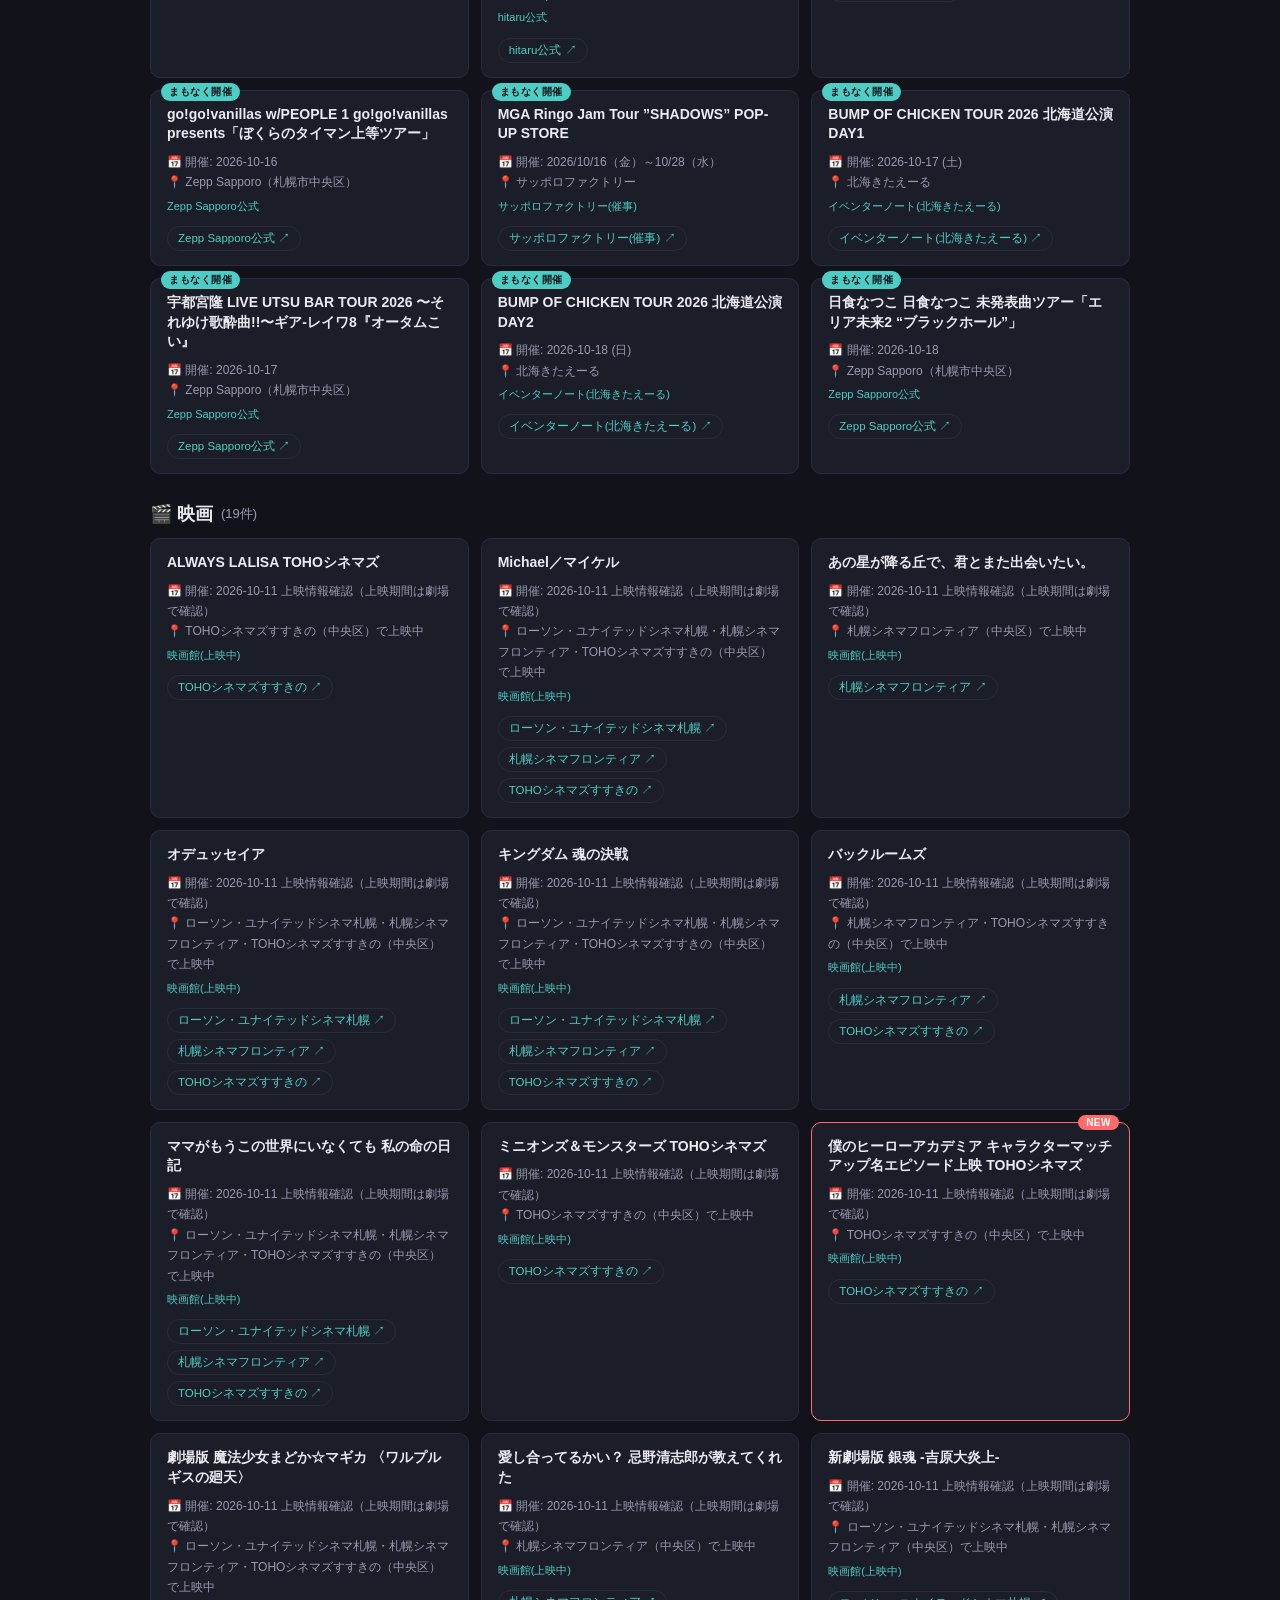
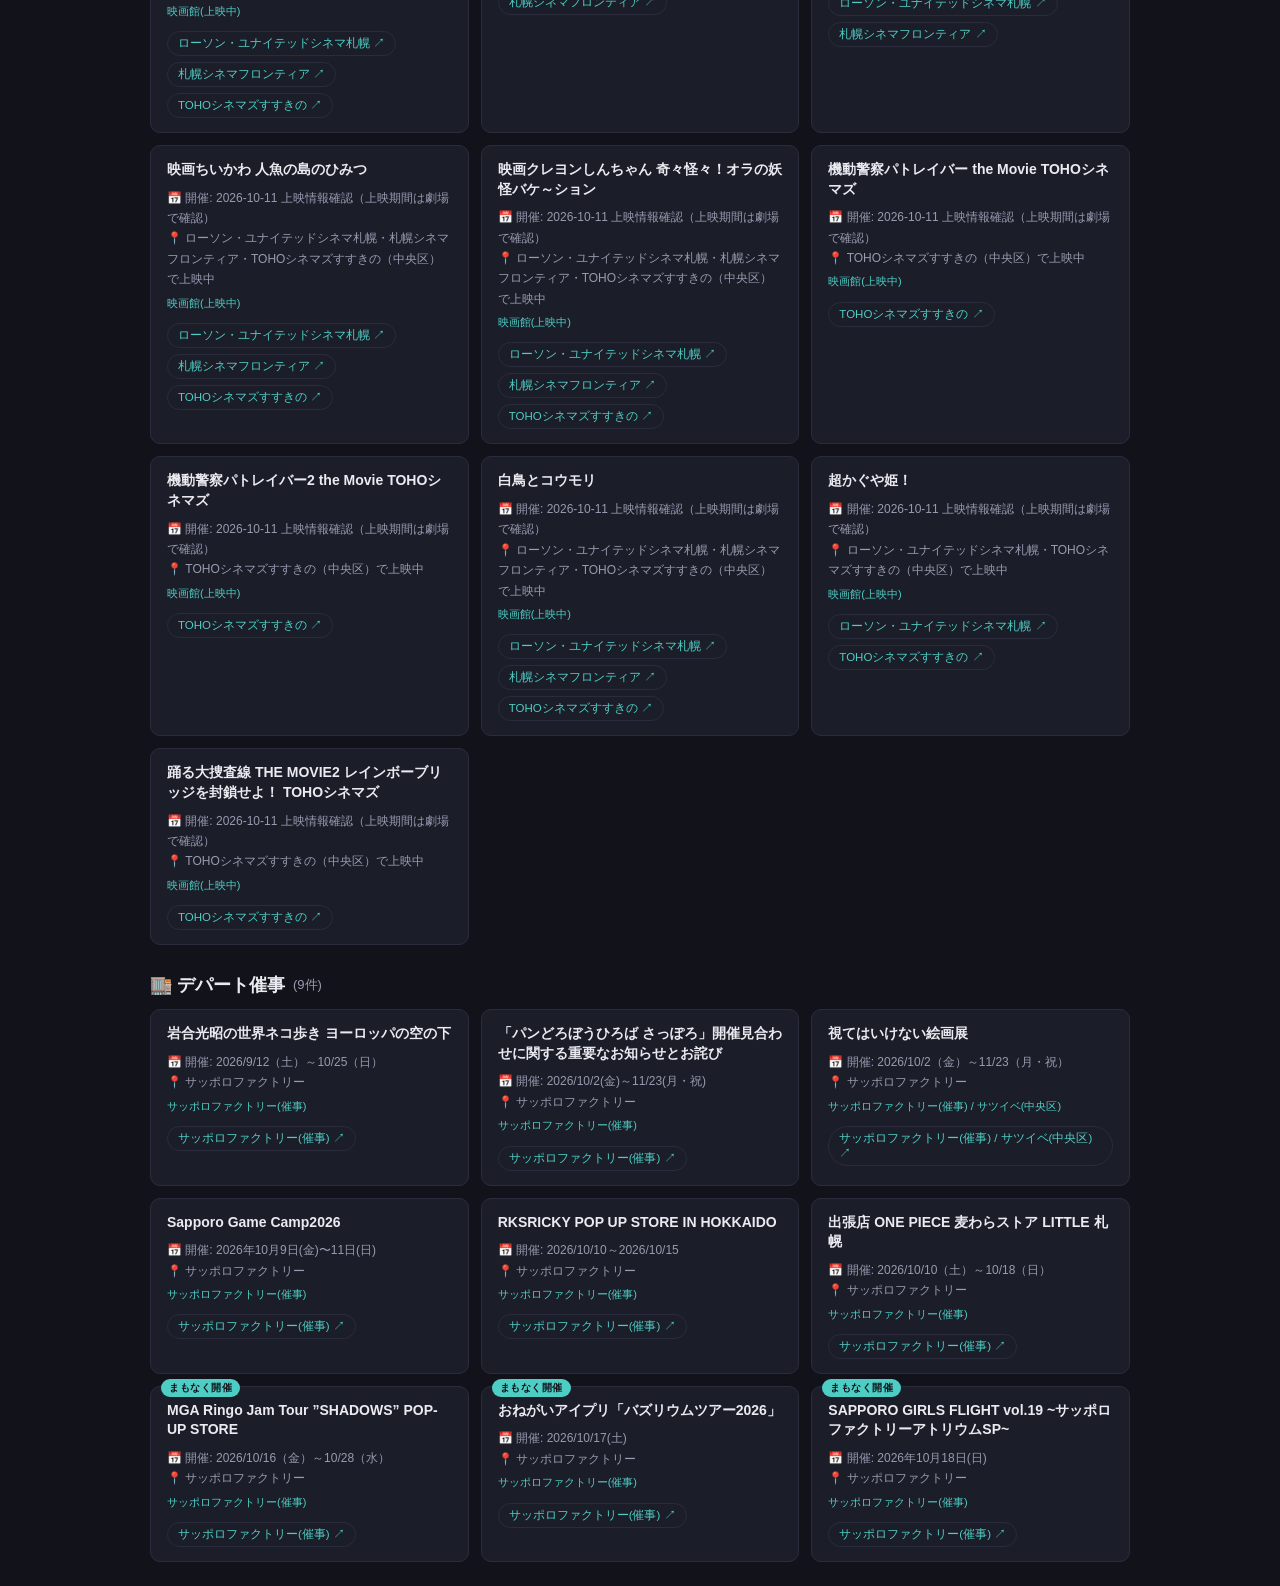
==== commit 4ef23432: "auto update" ====
--- a/data/index.html
+++ b/data/index.html
@@ -155,27 +155,13 @@
 <body>
 <header>
   <h1>🏙️ 札幌市中央区 情報収集レポート（開催中）</h1>
-  <div class="updated">最終更新: 2026-10-10　/　表示期間: 今日から2ヶ月(60日)以内に開催・公開のもの　/　今回の新着: 1件　/　このページはスクリプト実行のたびに自動更新されます</div>
+  <div class="updated">最終更新: 2026-10-11　/　表示期間: 今日から2ヶ月(60日)以内に開催・公開のもの　/　今回の新着: 1件　/　このページはスクリプト実行のたびに自動更新されます</div>
   <div class="page-switch"><a href="upcoming.html">🔜 まだ始まっていないイベント一覧はこちら →</a></div>
 </header>
 <main>
-<h2>🎪 中心部のイベント情報 <span class="count">(2件)</span></h2><div class="cards">
-            <div class="card">
-              
-              <div class="card-title">さとうみつろう氏presents まんまるマルシェ in 札幌2026</div>
-              
-              <div class="card-meta">
-                📅 開催: 2026年 10月 10日<br>
-                
-                📍 さっぽろテレビ塔<br>
-                💰 0円 さとうみつろう氏presentsまんまるマルシェ in 札幌2026☝️入<br>
-                <span class="source">サツイベ(中央区)</span>
-              </div>
-              <div class="card-links"><a class="card-link" href="https://sapporo.magazine.events/area/chuou-ku/83723.html" target="_blank" rel="noopener">サツイベ(中央区) ↗</a></div>
-            </div>
-            
-            <div class="card">
-              <span class="badge badge-soon">まもなく開催</span>
+<h2>🎪 中心部のイベント情報 <span class="count">(1件)</span></h2><div class="cards">
+            <div class="card">
+              
               <div class="card-title">【癒しマルシェ】〜自分に還る大切な時間〜</div>
               
               <div class="card-meta">
@@ -243,7 +229,7 @@
               </div>
               <div class="card-links"><a class="card-link" href="https://dmdepart.jp/museum/#5ce65012d70d" target="_blank" rel="noopener">大丸・松坂屋(展覧会) / 大丸・松坂屋公式(展覧会) ↗</a></div>
             </div>
-            </div><h2>🛍️ ポップアップストア <span class="count">(6件)</span></h2><div class="cards">
+            </div><h2>🛍️ ポップアップストア <span class="count">(5件)</span></h2><div class="cards">
             <div class="card">
               
               <div class="card-title">2026.10.8 2026.10.12 ALLEY TOKYO SAPPORO POPUP B2F POPUP SPACE 「GATE」</div>
@@ -260,57 +246,43 @@
             
             <div class="card">
               
-              <div class="card-title">2026.10.10 2026.10.10 S∀N POPUP STORE 7F 特設会場</div>
-              
-              <div class="card-meta">
-                📅 開催: 2026.10.10 - 2026.10.10<br>
+              <div class="card-title">2026.10.10 2026.11.3 POCAi POP-UP STORE​ B2F EVENT SPACE</div>
+              
+              <div class="card-meta">
+                📅 開催: 2026.10.10 - 2026.11.3<br>
                 
                 📍 札幌PARCO<br>
                 
                 <span class="source">札幌PARCO</span>
               </div>
-              <div class="card-links"><a class="card-link" href="https://sapporo.parco.jp/event/detail/?id=38953" target="_blank" rel="noopener">札幌PARCO ↗</a></div>
-            </div>
-            
-            <div class="card">
-              
-              <div class="card-title">2026.10.10 2026.11.3 POCAi POP-UP STORE​ B2F EVENT SPACE</div>
-              
-              <div class="card-meta">
-                📅 開催: 2026.10.10 - 2026.11.3<br>
+              <div class="card-links"><a class="card-link" href="https://sapporo.parco.jp/event/detail/?id=38686" target="_blank" rel="noopener">札幌PARCO ↗</a></div>
+            </div>
+            
+            <div class="card">
+              
+              <div class="card-title">RKSRICKY POP UP STORE IN HOKKAIDO</div>
+              
+              <div class="card-meta">
+                📅 開催: 2026/10/10～2026/10/15<br>
+                
+                📍 サッポロファクトリー<br>
+                
+                <span class="source">サッポロファクトリー(催事)</span>
+              </div>
+              <div class="card-links"><a class="card-link" href="https://sapporofactory.jp/event/detail/653" target="_blank" rel="noopener">サッポロファクトリー(催事) ↗</a></div>
+            </div>
+            
+            <div class="card">
+              <span class="badge badge-soon">まもなく開催</span>
+              <div class="card-title">2026.10.16 2026.10.25 Care Bears™×ILLIT POP UP STORE B2F EVENT SPACE</div>
+              
+              <div class="card-meta">
+                📅 開催: 2026.10.16 - 2026.10.25<br>
                 
                 📍 札幌PARCO<br>
                 
                 <span class="source">札幌PARCO</span>
               </div>
-              <div class="card-links"><a class="card-link" href="https://sapporo.parco.jp/event/detail/?id=38686" target="_blank" rel="noopener">札幌PARCO ↗</a></div>
-            </div>
-            
-            <div class="card">
-              
-              <div class="card-title">RKSRICKY POP UP STORE IN HOKKAIDO</div>
-              
-              <div class="card-meta">
-                📅 開催: 2026/10/10～2026/10/15<br>
-                
-                📍 サッポロファクトリー<br>
-                
-                <span class="source">サッポロファクトリー(催事)</span>
-              </div>
-              <div class="card-links"><a class="card-link" href="https://sapporofactory.jp/event/detail/653" target="_blank" rel="noopener">サッポロファクトリー(催事) ↗</a></div>
-            </div>
-            
-            <div class="card">
-              <span class="badge badge-soon">まもなく開催</span>
-              <div class="card-title">2026.10.16 2026.10.25 Care Bears™×ILLIT POP UP STORE B2F EVENT SPACE</div>
-              
-              <div class="card-meta">
-                📅 開催: 2026.10.16 - 2026.10.25<br>
-                
-                📍 札幌PARCO<br>
-                
-                <span class="source">札幌PARCO</span>
-              </div>
               <div class="card-links"><a class="card-link" href="https://sapporo.parco.jp/event/detail/?id=38688" target="_blank" rel="noopener">札幌PARCO ↗</a></div>
             </div>
             
@@ -327,9 +299,9 @@
               </div>
               <div class="card-links"><a class="card-link" href="https://sapporofactory.jp/event/detail/654" target="_blank" rel="noopener">サッポロファクトリー(催事) ↗</a></div>
             </div>
-            </div><h2>🎮 アニメ・ゲーム関連ポップアップストア</h2><p class="empty">現在、該当する情報はありません。</p><h2>🎵 音楽ライブ <span class="count">(7件)</span></h2><div class="cards">
-            <div class="card">
-              <span class="badge badge-soon">まもなく開催</span>
+            </div><h2>🎮 アニメ・ゲーム関連ポップアップストア</h2><p class="empty">現在、該当する情報はありません。</p><h2>🎵 音楽ライブ <span class="count">(9件)</span></h2><div class="cards">
+            <div class="card">
+              
               <div class="card-title">女王蜂 女王蜂 全国ツアー2026「星」</div>
               
               <div class="card-meta">
@@ -425,13 +397,41 @@
               </div>
               <div class="card-links"><a class="card-link" href="https://www.zepp.co.jp/hall/sapporo/schedule/single/?rid=153003" target="_blank" rel="noopener">Zepp Sapporo公式 ↗</a></div>
             </div>
-            </div><h2>🎬 映画 <span class="count">(18件)</span></h2><div class="cards">
+            
+            <div class="card">
+              <span class="badge badge-soon">まもなく開催</span>
+              <div class="card-title">BUMP OF CHICKEN TOUR 2026 北海道公演 DAY2</div>
+              
+              <div class="card-meta">
+                📅 開催: 2026-10-18 (日)<br>
+                
+                📍 北海きたえーる<br>
+                
+                <span class="source">イベンターノート(北海きたえーる)</span>
+              </div>
+              <div class="card-links"><a class="card-link" href="https://www.eventernote.com/events/456641" target="_blank" rel="noopener">イベンターノート(北海きたえーる) ↗</a></div>
+            </div>
+            
+            <div class="card">
+              <span class="badge badge-soon">まもなく開催</span>
+              <div class="card-title">日食なつこ ⽇⾷なつこ 未発表曲ツアー「エリア未来2 “ブラックホール”」</div>
+              
+              <div class="card-meta">
+                📅 開催: 2026-10-18<br>
+                
+                📍 Zepp Sapporo（札幌市中央区）<br>
+                
+                <span class="source">Zepp Sapporo公式</span>
+              </div>
+              <div class="card-links"><a class="card-link" href="https://www.zepp.co.jp/hall/sapporo/schedule/single/?rid=155996" target="_blank" rel="noopener">Zepp Sapporo公式 ↗</a></div>
+            </div>
+            </div><h2>🎬 映画 <span class="count">(19件)</span></h2><div class="cards">
             <div class="card">
               
               <div class="card-title">ALWAYS LALISA TOHOシネマズ</div>
               
               <div class="card-meta">
-                📅 開催: 2026-10-10 上映情報確認（上映期間は劇場で確認）<br>
+                📅 開催: 2026-10-11 上映情報確認（上映期間は劇場で確認）<br>
                 
                 📍 TOHOシネマズすすきの（中央区）で上映中<br>
                 
@@ -445,7 +445,7 @@
               <div class="card-title">Michael／マイケル</div>
               
               <div class="card-meta">
-                📅 開催: 2026-10-10 上映情報確認（上映期間は劇場で確認）<br>
+                📅 開催: 2026-10-11 上映情報確認（上映期間は劇場で確認）<br>
                 
                 📍 ローソン・ユナイテッドシネマ札幌・札幌シネマフロンティア・TOHOシネマズすすきの（中央区）で上映中<br>
                 
@@ -459,7 +459,7 @@
               <div class="card-title">あの星が降る丘で、君とまた出会いたい。</div>
               
               <div class="card-meta">
-                📅 開催: 2026-10-10 上映情報確認（上映期間は劇場で確認）<br>
+                📅 開催: 2026-10-11 上映情報確認（上映期間は劇場で確認）<br>
                 
                 📍 札幌シネマフロンティア（中央区）で上映中<br>
                 
@@ -473,7 +473,7 @@
               <div class="card-title">オデュッセイア</div>
               
               <div class="card-meta">
-                📅 開催: 2026-10-10 上映情報確認（上映期間は劇場で確認）<br>
+                📅 開催: 2026-10-11 上映情報確認（上映期間は劇場で確認）<br>
                 
                 📍 ローソン・ユナイテッドシネマ札幌・札幌シネマフロンティア・TOHOシネマズすすきの（中央区）で上映中<br>
                 
@@ -487,7 +487,7 @@
               <div class="card-title">キングダム 魂の決戦</div>
               
               <div class="card-meta">
-                📅 開催: 2026-10-10 上映情報確認（上映期間は劇場で確認）<br>
+                📅 開催: 2026-10-11 上映情報確認（上映期間は劇場で確認）<br>
                 
                 📍 ローソン・ユナイテッドシネマ札幌・札幌シネマフロンティア・TOHOシネマズすすきの（中央区）で上映中<br>
                 
@@ -501,7 +501,7 @@
               <div class="card-title">バックルームズ</div>
               
               <div class="card-meta">
-                📅 開催: 2026-10-10 上映情報確認（上映期間は劇場で確認）<br>
+                📅 開催: 2026-10-11 上映情報確認（上映期間は劇場で確認）<br>
                 
                 📍 札幌シネマフロンティア・TOHOシネマズすすきの（中央区）で上映中<br>
                 
@@ -515,7 +515,7 @@
               <div class="card-title">ママがもうこの世界にいなくても 私の命の日記</div>
               
               <div class="card-meta">
-                📅 開催: 2026-10-10 上映情報確認（上映期間は劇場で確認）<br>
+                📅 開催: 2026-10-11 上映情報確認（上映期間は劇場で確認）<br>
                 
                 📍 ローソン・ユナイテッドシネマ札幌・札幌シネマフロンティア・TOHOシネマズすすきの（中央区）で上映中<br>
                 
@@ -529,7 +529,7 @@
               <div class="card-title">ミニオンズ＆モンスターズ TOHOシネマズ</div>
               
               <div class="card-meta">
-                📅 開催: 2026-10-10 上映情報確認（上映期間は劇場で確認）<br>
+                📅 開催: 2026-10-11 上映情報確認（上映期間は劇場で確認）<br>
                 
                 📍 TOHOシネマズすすきの（中央区）で上映中<br>
                 
@@ -538,12 +538,26 @@
               <div class="card-links"><a class="card-link" href="https://press.moviewalker.jp/mv92494/schedule/th828/" target="_blank" rel="noopener">TOHOシネマズすすきの ↗</a></div>
             </div>
             
+            <div class="card new">
+              <span class="badge">NEW</span>
+              <div class="card-title">僕のヒーローアカデミア キャラクターマッチアップ名エピソード上映 TOHOシネマズ</div>
+              
+              <div class="card-meta">
+                📅 開催: 2026-10-11 上映情報確認（上映期間は劇場で確認）<br>
+                
+                📍 TOHOシネマズすすきの（中央区）で上映中<br>
+                
+                <span class="source">映画館(上映中)</span>
+              </div>
+              <div class="card-links"><a class="card-link" href="https://press.moviewalker.jp/mv93138/schedule/th828/" target="_blank" rel="noopener">TOHOシネマズすすきの ↗</a></div>
+            </div>
+            
             <div class="card">
               
               <div class="card-title">劇場版 魔法少女まどか☆マギカ 〈ワルプルギスの廻天〉</div>
               
               <div class="card-meta">
-                📅 開催: 2026-10-10 上映情報確認（上映期間は劇場で確認）<br>
+                📅 開催: 2026-10-11 上映情報確認（上映期間は劇場で確認）<br>
                 
                 📍 ローソン・ユナイテッドシネマ札幌・札幌シネマフロンティア・TOHOシネマズすすきの（中央区）で上映中<br>
                 
@@ -557,7 +571,7 @@
               <div class="card-title">愛し合ってるかい？ 忌野清志郎が教えてくれた</div>
               
               <div class="card-meta">
-                📅 開催: 2026-10-10 上映情報確認（上映期間は劇場で確認）<br>
+                📅 開催: 2026-10-11 上映情報確認（上映期間は劇場で確認）<br>
                 
                 📍 札幌シネマフロンティア（中央区）で上映中<br>
                 
@@ -571,7 +585,7 @@
               <div class="card-title">新劇場版 銀魂 -吉原大炎上-</div>
               
               <div class="card-meta">
-                📅 開催: 2026-10-10 上映情報確認（上映期間は劇場で確認）<br>
+                📅 開催: 2026-10-11 上映情報確認（上映期間は劇場で確認）<br>
                 
                 📍 ローソン・ユナイテッドシネマ札幌・札幌シネマフロンティア（中央区）で上映中<br>
                 
@@ -585,7 +599,7 @@
               <div class="card-title">映画ちいかわ 人魚の島のひみつ</div>
               
               <div class="card-meta">
-                📅 開催: 2026-10-10 上映情報確認（上映期間は劇場で確認）<br>
+                📅 開催: 2026-10-11 上映情報確認（上映期間は劇場で確認）<br>
                 
                 📍 ローソン・ユナイテッドシネマ札幌・札幌シネマフロンティア・TOHOシネマズすすきの（中央区）で上映中<br>
                 
@@ -599,7 +613,7 @@
               <div class="card-title">映画クレヨンしんちゃん 奇々怪々！オラの妖怪バケ～ション</div>
               
               <div class="card-meta">
-                📅 開催: 2026-10-10 上映情報確認（上映期間は劇場で確認）<br>
+                📅 開催: 2026-10-11 上映情報確認（上映期間は劇場で確認）<br>
                 
                 📍 ローソン・ユナイテッドシネマ札幌・札幌シネマフロンティア・TOHOシネマズすすきの（中央区）で上映中<br>
                 
@@ -613,7 +627,7 @@
               <div class="card-title">機動警察パトレイバー the Movie TOHOシネマズ</div>
               
               <div class="card-meta">
-                📅 開催: 2026-10-10 上映情報確認（上映期間は劇場で確認）<br>
+                📅 開催: 2026-10-11 上映情報確認（上映期間は劇場で確認）<br>
                 
                 📍 TOHOシネマズすすきの（中央区）で上映中<br>
                 
@@ -627,7 +641,7 @@
               <div class="card-title">機動警察パトレイバー2 the Movie TOHOシネマズ</div>
               
               <div class="card-meta">
-                📅 開催: 2026-10-10 上映情報確認（上映期間は劇場で確認）<br>
+                📅 開催: 2026-10-11 上映情報確認（上映期間は劇場で確認）<br>
                 
                 📍 TOHOシネマズすすきの（中央区）で上映中<br>
                 
@@ -641,7 +655,7 @@
               <div class="card-title">白鳥とコウモリ</div>
               
               <div class="card-meta">
-                📅 開催: 2026-10-10 上映情報確認（上映期間は劇場で確認）<br>
+                📅 開催: 2026-10-11 上映情報確認（上映期間は劇場で確認）<br>
                 
                 📍 ローソン・ユナイテッドシネマ札幌・札幌シネマフロンティア・TOHOシネマズすすきの（中央区）で上映中<br>
                 
@@ -655,7 +669,7 @@
               <div class="card-title">超かぐや姫！</div>
               
               <div class="card-meta">
-                📅 開催: 2026-10-10 上映情報確認（上映期間は劇場で確認）<br>
+                📅 開催: 2026-10-11 上映情報確認（上映期間は劇場で確認）<br>
                 
                 📍 ローソン・ユナイテッドシネマ札幌・TOHOシネマズすすきの（中央区）で上映中<br>
                 
@@ -669,7 +683,7 @@
               <div class="card-title">踊る大捜査線 THE MOVIE2 レインボーブリッジを封鎖せよ！ TOHOシネマズ</div>
               
               <div class="card-meta">
-                📅 開催: 2026-10-10 上映情報確認（上映期間は劇場で確認）<br>
+                📅 開催: 2026-10-11 上映情報確認（上映期間は劇場で確認）<br>
                 
                 📍 TOHOシネマズすすきの（中央区）で上映中<br>
                 
@@ -677,7 +691,7 @@
               </div>
               <div class="card-links"><a class="card-link" href="https://press.moviewalker.jp/mv40043/schedule/th828/" target="_blank" rel="noopener">TOHOシネマズすすきの ↗</a></div>
             </div>
-            </div><h2>🏬 デパート催事 <span class="count">(8件)</span></h2><div class="cards">
+            </div><h2>🏬 デパート催事 <span class="count">(9件)</span></h2><div class="cards">
             <div class="card">
               
               <div class="card-title">岩合光昭の世界ネコ歩き ヨーロッパの空の下</div>
@@ -788,6 +802,20 @@
                 <span class="source">サッポロファクトリー(催事)</span>
               </div>
               <div class="card-links"><a class="card-link" href="https://sapporofactory.jp/event/detail/651" target="_blank" rel="noopener">サッポロファクトリー(催事) ↗</a></div>
+            </div>
+            
+            <div class="card">
+              <span class="badge badge-soon">まもなく開催</span>
+              <div class="card-title">SAPPORO GIRLS FLIGHT vol.19 ~サッポロファクトリーアトリウムSP~</div>
+              
+              <div class="card-meta">
+                📅 開催: 2026年10月18日(日)<br>
+                
+                📍 サッポロファクトリー<br>
+                
+                <span class="source">サッポロファクトリー(催事)</span>
+              </div>
+              <div class="card-links"><a class="card-link" href="https://sapporofactory.jp/event/detail/647" target="_blank" rel="noopener">サッポロファクトリー(催事) ↗</a></div>
             </div>
             </div>
 </main>
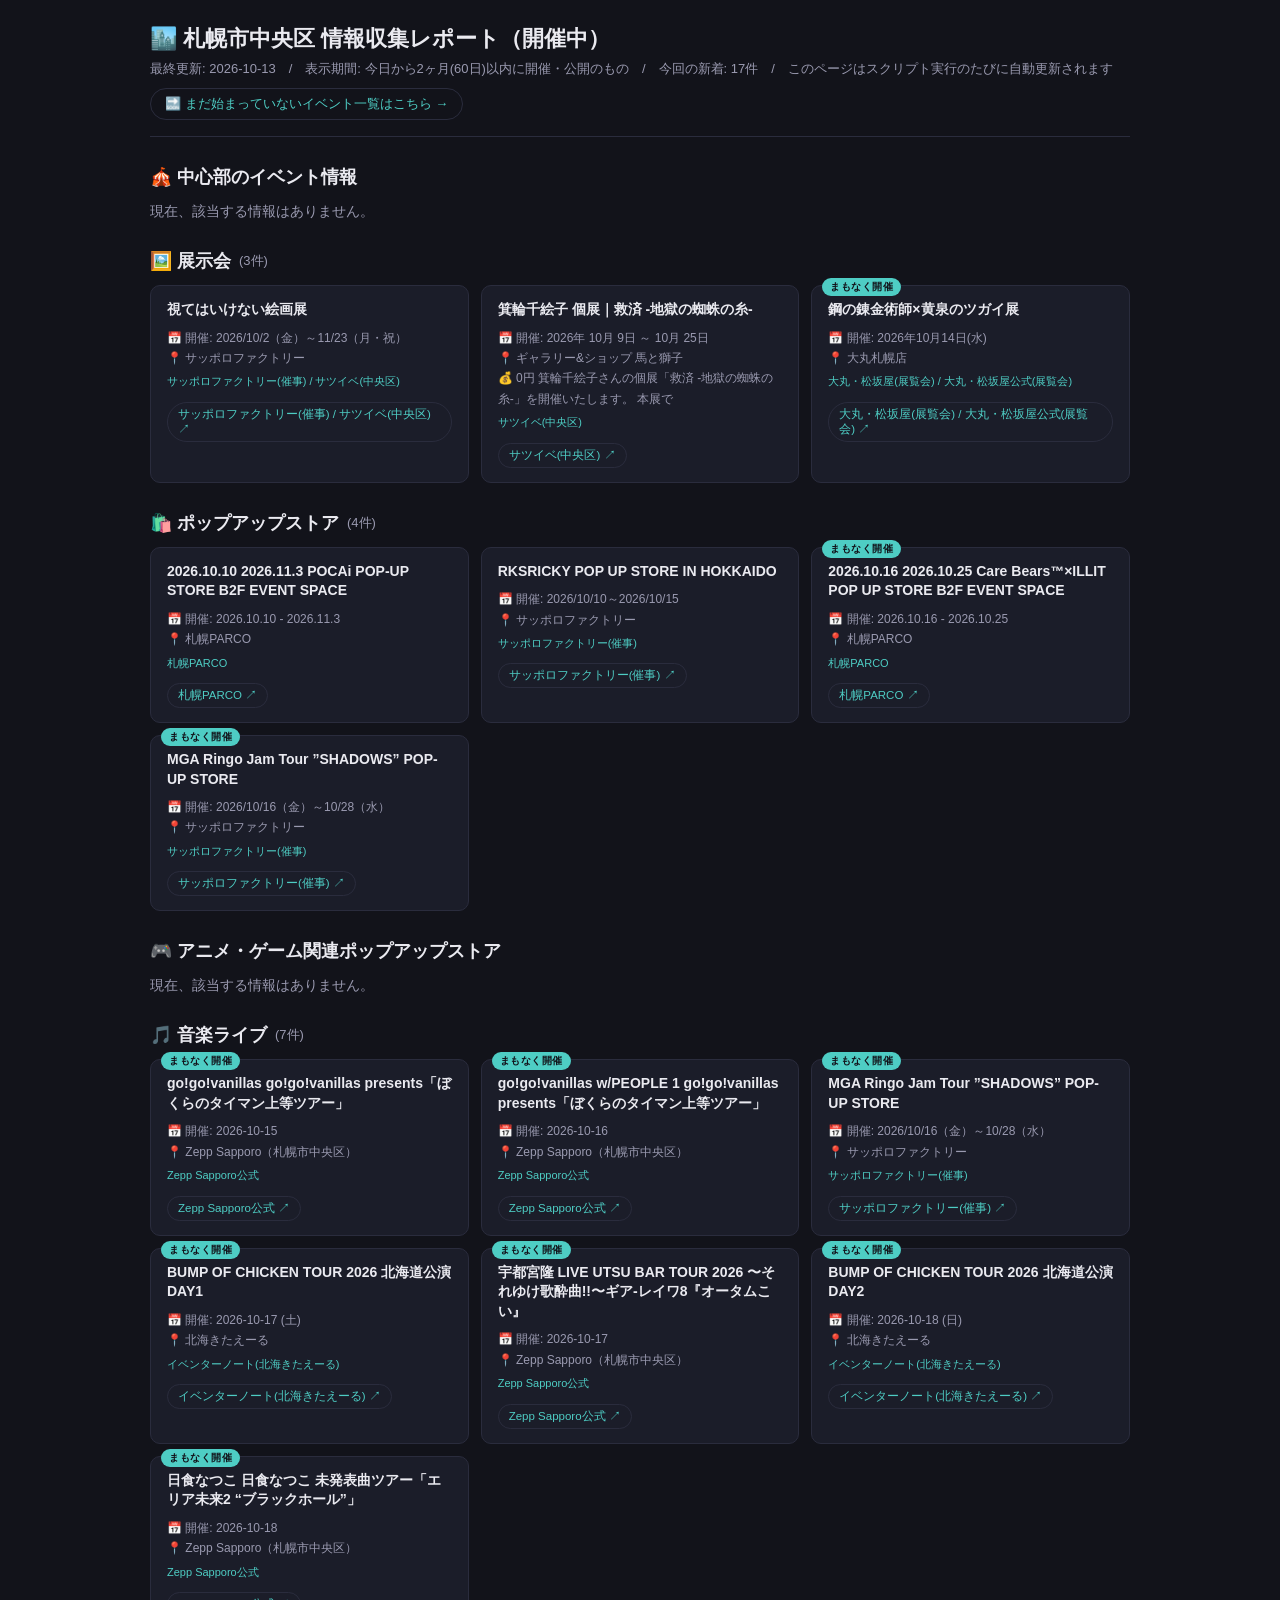
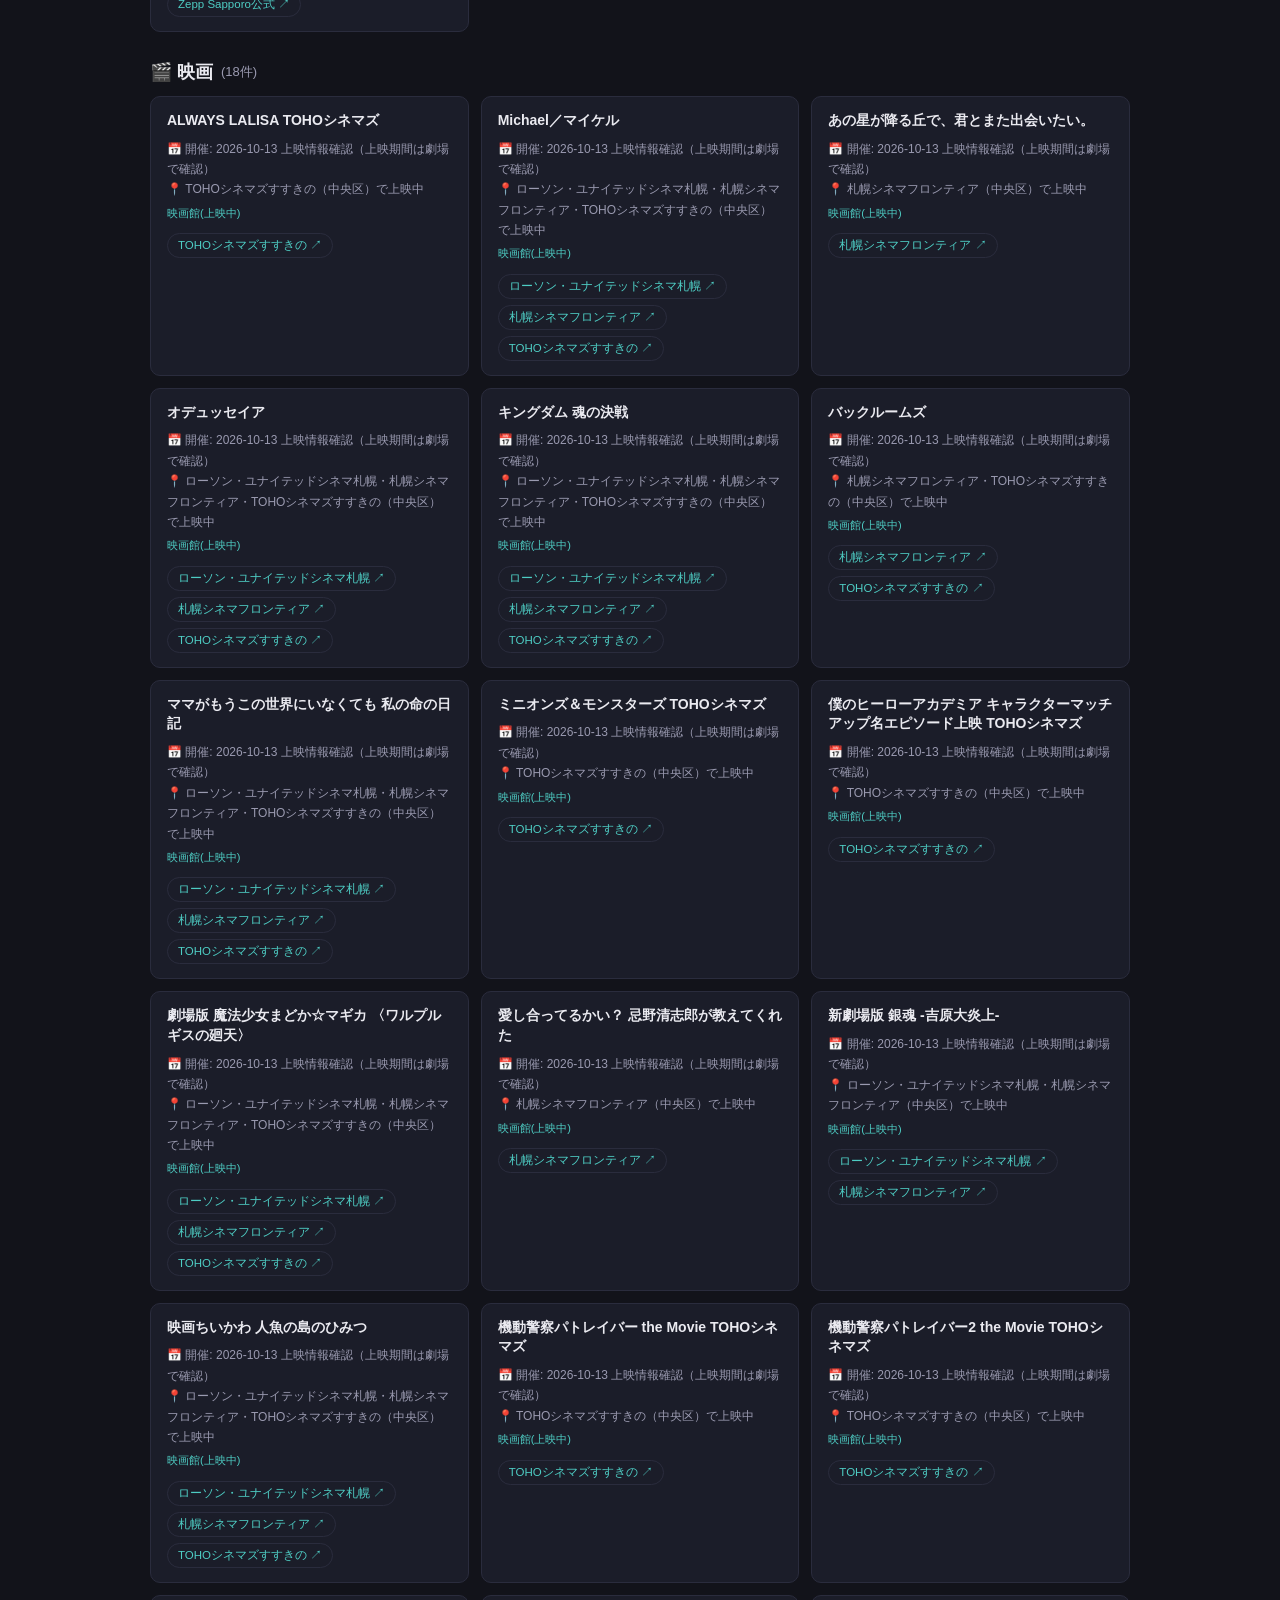
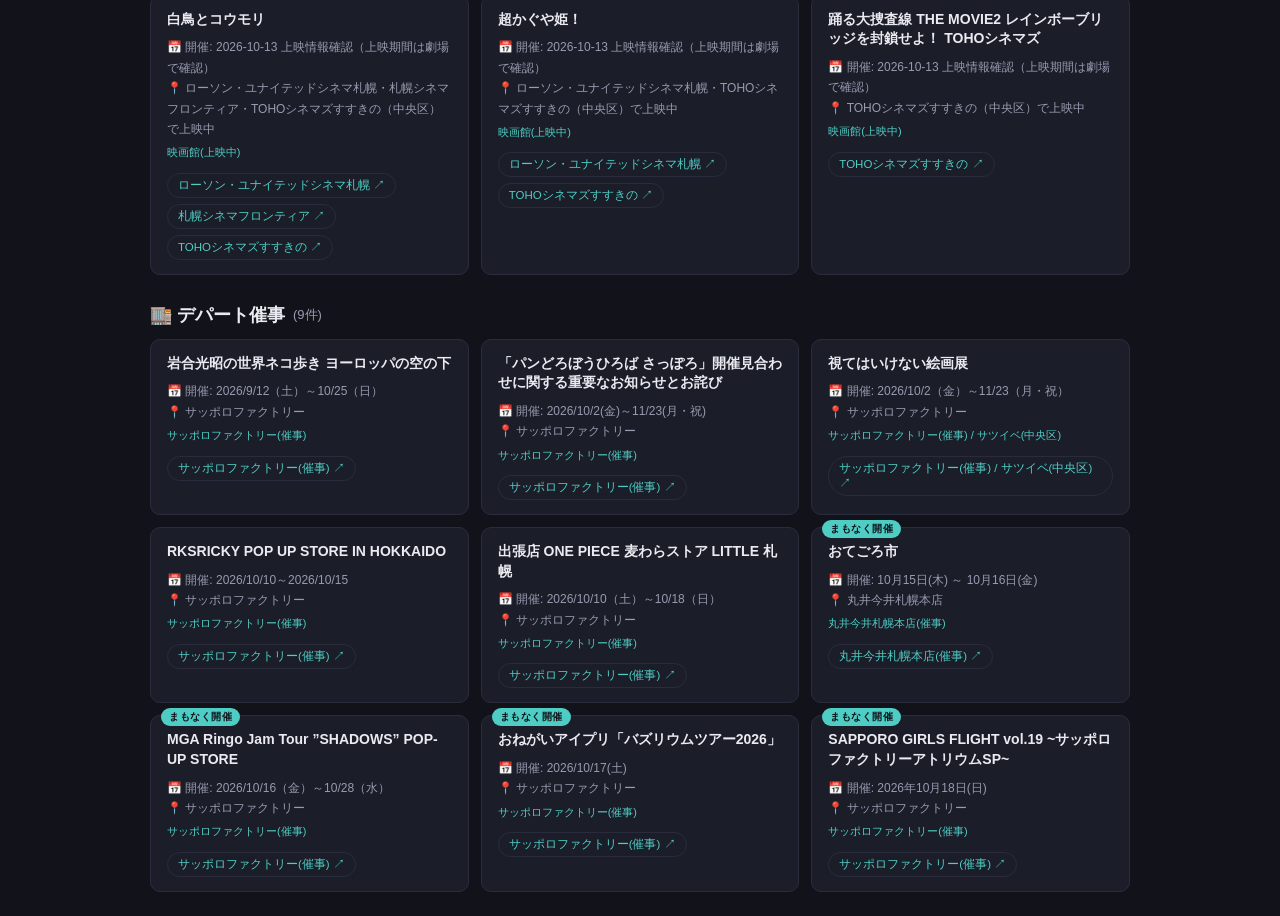
==== commit 8e8823ff: "auto update" ====
--- a/data/index.html
+++ b/data/index.html
@@ -155,25 +155,11 @@
 <body>
 <header>
   <h1>🏙️ 札幌市中央区 情報収集レポート（開催中）</h1>
-  <div class="updated">最終更新: 2026-10-11　/　表示期間: 今日から2ヶ月(60日)以内に開催・公開のもの　/　今回の新着: 1件　/　このページはスクリプト実行のたびに自動更新されます</div>
+  <div class="updated">最終更新: 2026-10-13　/　表示期間: 今日から2ヶ月(60日)以内に開催・公開のもの　/　今回の新着: 17件　/　このページはスクリプト実行のたびに自動更新されます</div>
   <div class="page-switch"><a href="upcoming.html">🔜 まだ始まっていないイベント一覧はこちら →</a></div>
 </header>
 <main>
-<h2>🎪 中心部のイベント情報 <span class="count">(1件)</span></h2><div class="cards">
-            <div class="card">
-              
-              <div class="card-title">【癒しマルシェ】〜自分に還る大切な時間〜</div>
-              
-              <div class="card-meta">
-                📅 開催: 2026年 10月 11日<br>
-                
-                📍 北海道神宮頓宮<br>
-                💰 0円 日を追うごとに秋の深まる札幌来月には境内の銀杏の葉も美しく色づく北海道神宮<br>
-                <span class="source">サツイベ(中央区)</span>
-              </div>
-              <div class="card-links"><a class="card-link" href="https://sapporo.magazine.events/area/chuou-ku/83795.html" target="_blank" rel="noopener">サツイベ(中央区) ↗</a></div>
-            </div>
-            </div><h2>🖼️ 展示会 <span class="count">(4件)</span></h2><div class="cards">
+<h2>🎪 中心部のイベント情報</h2><p class="empty">現在、該当する情報はありません。</p><h2>🖼️ 展示会 <span class="count">(3件)</span></h2><div class="cards">
             <div class="card">
               
               <div class="card-title">視てはいけない絵画展</div>
@@ -186,20 +172,6 @@
                 <span class="source">サッポロファクトリー(催事) / サツイベ(中央区)</span>
               </div>
               <div class="card-links"><a class="card-link" href="https://sapporofactory.jp/event/detail/648" target="_blank" rel="noopener">サッポロファクトリー(催事) / サツイベ(中央区) ↗</a></div>
-            </div>
-            
-            <div class="card">
-              
-              <div class="card-title">Northern Dance Film Festival 2026</div>
-              
-              <div class="card-meta">
-                📅 開催: 2026年 10月 3日 ～ 10月 12日<br>
-                
-                📍 実験施設ZOKZOK<br>
-                💰 0円 ～ 4,000円 10/3〜12、札幌で「Northern Dance F<br>
-                <span class="source">サツイベ(中央区)</span>
-              </div>
-              <div class="card-links"><a class="card-link" href="https://sapporo.magazine.events/area/chuou-ku/83591.html" target="_blank" rel="noopener">サツイベ(中央区) ↗</a></div>
             </div>
             
             <div class="card">
@@ -229,33 +201,453 @@
               </div>
               <div class="card-links"><a class="card-link" href="https://dmdepart.jp/museum/#5ce65012d70d" target="_blank" rel="noopener">大丸・松坂屋(展覧会) / 大丸・松坂屋公式(展覧会) ↗</a></div>
             </div>
-            </div><h2>🛍️ ポップアップストア <span class="count">(5件)</span></h2><div class="cards">
-            <div class="card">
-              
-              <div class="card-title">2026.10.8 2026.10.12 ALLEY TOKYO SAPPORO POPUP B2F POPUP SPACE 「GATE」</div>
-              
-              <div class="card-meta">
-                📅 開催: 2026.10.8 - 2026.10.12<br>
+            </div><h2>🛍️ ポップアップストア <span class="count">(4件)</span></h2><div class="cards">
+            <div class="card">
+              
+              <div class="card-title">2026.10.10 2026.11.3 POCAi POP-UP STORE​ B2F EVENT SPACE</div>
+              
+              <div class="card-meta">
+                📅 開催: 2026.10.10 - 2026.11.3<br>
                 
                 📍 札幌PARCO<br>
                 
-                <span class="source">札幌PARCO(ポップアップ)</span>
-              </div>
-              <div class="card-links"><a class="card-link" href="https://sapporo.parco.jp/event/detail/?id=38687" target="_blank" rel="noopener">札幌PARCO(ポップアップ) ↗</a></div>
-            </div>
-            
-            <div class="card">
-              
-              <div class="card-title">2026.10.10 2026.11.3 POCAi POP-UP STORE​ B2F EVENT SPACE</div>
-              
-              <div class="card-meta">
-                📅 開催: 2026.10.10 - 2026.11.3<br>
+                <span class="source">札幌PARCO</span>
+              </div>
+              <div class="card-links"><a class="card-link" href="https://sapporo.parco.jp/event/detail/?id=38686" target="_blank" rel="noopener">札幌PARCO ↗</a></div>
+            </div>
+            
+            <div class="card">
+              
+              <div class="card-title">RKSRICKY POP UP STORE IN HOKKAIDO</div>
+              
+              <div class="card-meta">
+                📅 開催: 2026/10/10～2026/10/15<br>
+                
+                📍 サッポロファクトリー<br>
+                
+                <span class="source">サッポロファクトリー(催事)</span>
+              </div>
+              <div class="card-links"><a class="card-link" href="https://sapporofactory.jp/event/detail/653" target="_blank" rel="noopener">サッポロファクトリー(催事) ↗</a></div>
+            </div>
+            
+            <div class="card">
+              <span class="badge badge-soon">まもなく開催</span>
+              <div class="card-title">2026.10.16 2026.10.25 Care Bears™×ILLIT POP UP STORE B2F EVENT SPACE</div>
+              
+              <div class="card-meta">
+                📅 開催: 2026.10.16 - 2026.10.25<br>
                 
                 📍 札幌PARCO<br>
                 
                 <span class="source">札幌PARCO</span>
               </div>
-              <div class="card-links"><a class="card-link" href="https://sapporo.parco.jp/event/detail/?id=38686" target="_blank" rel="noopener">札幌PARCO ↗</a></div>
+              <div class="card-links"><a class="card-link" href="https://sapporo.parco.jp/event/detail/?id=38688" target="_blank" rel="noopener">札幌PARCO ↗</a></div>
+            </div>
+            
+            <div class="card">
+              <span class="badge badge-soon">まもなく開催</span>
+              <div class="card-title">MGA Ringo Jam Tour ”SHADOWS” POP-UP STORE</div>
+              
+              <div class="card-meta">
+                📅 開催: 2026/10/16（金）～10/28（水）<br>
+                
+                📍 サッポロファクトリー<br>
+                
+                <span class="source">サッポロファクトリー(催事)</span>
+              </div>
+              <div class="card-links"><a class="card-link" href="https://sapporofactory.jp/event/detail/654" target="_blank" rel="noopener">サッポロファクトリー(催事) ↗</a></div>
+            </div>
+            </div><h2>🎮 アニメ・ゲーム関連ポップアップストア</h2><p class="empty">現在、該当する情報はありません。</p><h2>🎵 音楽ライブ <span class="count">(7件)</span></h2><div class="cards">
+            <div class="card">
+              <span class="badge badge-soon">まもなく開催</span>
+              <div class="card-title">go!go!vanillas go!go!vanillas presents「ぼくらのタイマン上等ツアー」</div>
+              
+              <div class="card-meta">
+                📅 開催: 2026-10-15<br>
+                
+                📍 Zepp Sapporo（札幌市中央区）<br>
+                
+                <span class="source">Zepp Sapporo公式</span>
+              </div>
+              <div class="card-links"><a class="card-link" href="https://www.zepp.co.jp/hall/sapporo/schedule/single/?rid=157824" target="_blank" rel="noopener">Zepp Sapporo公式 ↗</a></div>
+            </div>
+            
+            <div class="card">
+              <span class="badge badge-soon">まもなく開催</span>
+              <div class="card-title">go!go!vanillas w/PEOPLE 1 go!go!vanillas presents「ぼくらのタイマン上等ツアー」</div>
+              
+              <div class="card-meta">
+                📅 開催: 2026-10-16<br>
+                
+                📍 Zepp Sapporo（札幌市中央区）<br>
+                
+                <span class="source">Zepp Sapporo公式</span>
+              </div>
+              <div class="card-links"><a class="card-link" href="https://www.zepp.co.jp/hall/sapporo/schedule/single/?rid=157825" target="_blank" rel="noopener">Zepp Sapporo公式 ↗</a></div>
+            </div>
+            
+            <div class="card">
+              <span class="badge badge-soon">まもなく開催</span>
+              <div class="card-title">MGA Ringo Jam Tour ”SHADOWS” POP-UP STORE</div>
+              
+              <div class="card-meta">
+                📅 開催: 2026/10/16（金）～10/28（水）<br>
+                
+                📍 サッポロファクトリー<br>
+                
+                <span class="source">サッポロファクトリー(催事)</span>
+              </div>
+              <div class="card-links"><a class="card-link" href="https://sapporofactory.jp/event/detail/654" target="_blank" rel="noopener">サッポロファクトリー(催事) ↗</a></div>
+            </div>
+            
+            <div class="card">
+              <span class="badge badge-soon">まもなく開催</span>
+              <div class="card-title">BUMP OF CHICKEN TOUR 2026 北海道公演 DAY1</div>
+              
+              <div class="card-meta">
+                📅 開催: 2026-10-17 (土)<br>
+                
+                📍 北海きたえーる<br>
+                
+                <span class="source">イベンターノート(北海きたえーる)</span>
+              </div>
+              <div class="card-links"><a class="card-link" href="https://www.eventernote.com/events/456639" target="_blank" rel="noopener">イベンターノート(北海きたえーる) ↗</a></div>
+            </div>
+            
+            <div class="card">
+              <span class="badge badge-soon">まもなく開催</span>
+              <div class="card-title">宇都宮隆 LIVE UTSU BAR TOUR 2026 〜それゆけ歌酔曲!!〜ギア-レイワ8『オータムこい』</div>
+              
+              <div class="card-meta">
+                📅 開催: 2026-10-17<br>
+                
+                📍 Zepp Sapporo（札幌市中央区）<br>
+                
+                <span class="source">Zepp Sapporo公式</span>
+              </div>
+              <div class="card-links"><a class="card-link" href="https://www.zepp.co.jp/hall/sapporo/schedule/single/?rid=153003" target="_blank" rel="noopener">Zepp Sapporo公式 ↗</a></div>
+            </div>
+            
+            <div class="card">
+              <span class="badge badge-soon">まもなく開催</span>
+              <div class="card-title">BUMP OF CHICKEN TOUR 2026 北海道公演 DAY2</div>
+              
+              <div class="card-meta">
+                📅 開催: 2026-10-18 (日)<br>
+                
+                📍 北海きたえーる<br>
+                
+                <span class="source">イベンターノート(北海きたえーる)</span>
+              </div>
+              <div class="card-links"><a class="card-link" href="https://www.eventernote.com/events/456641" target="_blank" rel="noopener">イベンターノート(北海きたえーる) ↗</a></div>
+            </div>
+            
+            <div class="card">
+              <span class="badge badge-soon">まもなく開催</span>
+              <div class="card-title">日食なつこ ⽇⾷なつこ 未発表曲ツアー「エリア未来2 “ブラックホール”」</div>
+              
+              <div class="card-meta">
+                📅 開催: 2026-10-18<br>
+                
+                📍 Zepp Sapporo（札幌市中央区）<br>
+                
+                <span class="source">Zepp Sapporo公式</span>
+              </div>
+              <div class="card-links"><a class="card-link" href="https://www.zepp.co.jp/hall/sapporo/schedule/single/?rid=155996" target="_blank" rel="noopener">Zepp Sapporo公式 ↗</a></div>
+            </div>
+            </div><h2>🎬 映画 <span class="count">(18件)</span></h2><div class="cards">
+            <div class="card">
+              
+              <div class="card-title">ALWAYS LALISA TOHOシネマズ</div>
+              
+              <div class="card-meta">
+                📅 開催: 2026-10-13 上映情報確認（上映期間は劇場で確認）<br>
+                
+                📍 TOHOシネマズすすきの（中央区）で上映中<br>
+                
+                <span class="source">映画館(上映中)</span>
+              </div>
+              <div class="card-links"><a class="card-link" href="https://press.moviewalker.jp/mv94509/schedule/th828/" target="_blank" rel="noopener">TOHOシネマズすすきの ↗</a></div>
+            </div>
+            
+            <div class="card">
+              
+              <div class="card-title">Michael／マイケル</div>
+              
+              <div class="card-meta">
+                📅 開催: 2026-10-13 上映情報確認（上映期間は劇場で確認）<br>
+                
+                📍 ローソン・ユナイテッドシネマ札幌・札幌シネマフロンティア・TOHOシネマズすすきの（中央区）で上映中<br>
+                
+                <span class="source">映画館(上映中)</span>
+              </div>
+              <div class="card-links"><a class="card-link" href="https://press.moviewalker.jp/mv86806/schedule/th220/" target="_blank" rel="noopener">ローソン・ユナイテッドシネマ札幌 ↗</a><a class="card-link" href="https://press.moviewalker.jp/mv86806/schedule/th592/" target="_blank" rel="noopener">札幌シネマフロンティア ↗</a><a class="card-link" href="https://press.moviewalker.jp/mv86806/schedule/th828/" target="_blank" rel="noopener">TOHOシネマズすすきの ↗</a></div>
+            </div>
+            
+            <div class="card">
+              
+              <div class="card-title">あの星が降る丘で、君とまた出会いたい。</div>
+              
+              <div class="card-meta">
+                📅 開催: 2026-10-13 上映情報確認（上映期間は劇場で確認）<br>
+                
+                📍 札幌シネマフロンティア（中央区）で上映中<br>
+                
+                <span class="source">映画館(上映中)</span>
+              </div>
+              <div class="card-links"><a class="card-link" href="https://press.moviewalker.jp/mv90689/schedule/th592/" target="_blank" rel="noopener">札幌シネマフロンティア ↗</a></div>
+            </div>
+            
+            <div class="card">
+              
+              <div class="card-title">オデュッセイア</div>
+              
+              <div class="card-meta">
+                📅 開催: 2026-10-13 上映情報確認（上映期間は劇場で確認）<br>
+                
+                📍 ローソン・ユナイテッドシネマ札幌・札幌シネマフロンティア・TOHOシネマズすすきの（中央区）で上映中<br>
+                
+                <span class="source">映画館(上映中)</span>
+              </div>
+              <div class="card-links"><a class="card-link" href="https://press.moviewalker.jp/mv90314/schedule/th220/" target="_blank" rel="noopener">ローソン・ユナイテッドシネマ札幌 ↗</a><a class="card-link" href="https://press.moviewalker.jp/mv90314/schedule/th592/" target="_blank" rel="noopener">札幌シネマフロンティア ↗</a><a class="card-link" href="https://press.moviewalker.jp/mv90314/schedule/th828/" target="_blank" rel="noopener">TOHOシネマズすすきの ↗</a></div>
+            </div>
+            
+            <div class="card">
+              
+              <div class="card-title">キングダム 魂の決戦</div>
+              
+              <div class="card-meta">
+                📅 開催: 2026-10-13 上映情報確認（上映期間は劇場で確認）<br>
+                
+                📍 ローソン・ユナイテッドシネマ札幌・札幌シネマフロンティア・TOHOシネマズすすきの（中央区）で上映中<br>
+                
+                <span class="source">映画館(上映中)</span>
+              </div>
+              <div class="card-links"><a class="card-link" href="https://press.moviewalker.jp/mv90400/schedule/th220/" target="_blank" rel="noopener">ローソン・ユナイテッドシネマ札幌 ↗</a><a class="card-link" href="https://press.moviewalker.jp/mv90400/schedule/th592/" target="_blank" rel="noopener">札幌シネマフロンティア ↗</a><a class="card-link" href="https://press.moviewalker.jp/mv90400/schedule/th828/" target="_blank" rel="noopener">TOHOシネマズすすきの ↗</a></div>
+            </div>
+            
+            <div class="card">
+              
+              <div class="card-title">バックルームズ</div>
+              
+              <div class="card-meta">
+                📅 開催: 2026-10-13 上映情報確認（上映期間は劇場で確認）<br>
+                
+                📍 札幌シネマフロンティア・TOHOシネマズすすきの（中央区）で上映中<br>
+                
+                <span class="source">映画館(上映中)</span>
+              </div>
+              <div class="card-links"><a class="card-link" href="https://press.moviewalker.jp/mv93401/schedule/th592/" target="_blank" rel="noopener">札幌シネマフロンティア ↗</a><a class="card-link" href="https://press.moviewalker.jp/mv93401/schedule/th828/" target="_blank" rel="noopener">TOHOシネマズすすきの ↗</a></div>
+            </div>
+            
+            <div class="card">
+              
+              <div class="card-title">ママがもうこの世界にいなくても 私の命の日記</div>
+              
+              <div class="card-meta">
+                📅 開催: 2026-10-13 上映情報確認（上映期間は劇場で確認）<br>
+                
+                📍 ローソン・ユナイテッドシネマ札幌・札幌シネマフロンティア・TOHOシネマズすすきの（中央区）で上映中<br>
+                
+                <span class="source">映画館(上映中)</span>
+              </div>
+              <div class="card-links"><a class="card-link" href="https://press.moviewalker.jp/mv92935/schedule/th220/" target="_blank" rel="noopener">ローソン・ユナイテッドシネマ札幌 ↗</a><a class="card-link" href="https://press.moviewalker.jp/mv92935/schedule/th592/" target="_blank" rel="noopener">札幌シネマフロンティア ↗</a><a class="card-link" href="https://press.moviewalker.jp/mv92935/schedule/th828/" target="_blank" rel="noopener">TOHOシネマズすすきの ↗</a></div>
+            </div>
+            
+            <div class="card">
+              
+              <div class="card-title">ミニオンズ＆モンスターズ TOHOシネマズ</div>
+              
+              <div class="card-meta">
+                📅 開催: 2026-10-13 上映情報確認（上映期間は劇場で確認）<br>
+                
+                📍 TOHOシネマズすすきの（中央区）で上映中<br>
+                
+                <span class="source">映画館(上映中)</span>
+              </div>
+              <div class="card-links"><a class="card-link" href="https://press.moviewalker.jp/mv92494/schedule/th828/" target="_blank" rel="noopener">TOHOシネマズすすきの ↗</a></div>
+            </div>
+            
+            <div class="card">
+              
+              <div class="card-title">僕のヒーローアカデミア キャラクターマッチアップ名エピソード上映 TOHOシネマズ</div>
+              
+              <div class="card-meta">
+                📅 開催: 2026-10-13 上映情報確認（上映期間は劇場で確認）<br>
+                
+                📍 TOHOシネマズすすきの（中央区）で上映中<br>
+                
+                <span class="source">映画館(上映中)</span>
+              </div>
+              <div class="card-links"><a class="card-link" href="https://press.moviewalker.jp/mv93138/schedule/th828/" target="_blank" rel="noopener">TOHOシネマズすすきの ↗</a></div>
+            </div>
+            
+            <div class="card">
+              
+              <div class="card-title">劇場版 魔法少女まどか☆マギカ 〈ワルプルギスの廻天〉</div>
+              
+              <div class="card-meta">
+                📅 開催: 2026-10-13 上映情報確認（上映期間は劇場で確認）<br>
+                
+                📍 ローソン・ユナイテッドシネマ札幌・札幌シネマフロンティア・TOHOシネマズすすきの（中央区）で上映中<br>
+                
+                <span class="source">映画館(上映中)</span>
+              </div>
+              <div class="card-links"><a class="card-link" href="https://press.moviewalker.jp/mv73373/schedule/th220/" target="_blank" rel="noopener">ローソン・ユナイテッドシネマ札幌 ↗</a><a class="card-link" href="https://press.moviewalker.jp/mv73373/schedule/th592/" target="_blank" rel="noopener">札幌シネマフロンティア ↗</a><a class="card-link" href="https://press.moviewalker.jp/mv73373/schedule/th828/" target="_blank" rel="noopener">TOHOシネマズすすきの ↗</a></div>
+            </div>
+            
+            <div class="card">
+              
+              <div class="card-title">愛し合ってるかい？ 忌野清志郎が教えてくれた</div>
+              
+              <div class="card-meta">
+                📅 開催: 2026-10-13 上映情報確認（上映期間は劇場で確認）<br>
+                
+                📍 札幌シネマフロンティア（中央区）で上映中<br>
+                
+                <span class="source">映画館(上映中)</span>
+              </div>
+              <div class="card-links"><a class="card-link" href="https://press.moviewalker.jp/mv93163/schedule/th592/" target="_blank" rel="noopener">札幌シネマフロンティア ↗</a></div>
+            </div>
+            
+            <div class="card">
+              
+              <div class="card-title">新劇場版 銀魂 -吉原大炎上-</div>
+              
+              <div class="card-meta">
+                📅 開催: 2026-10-13 上映情報確認（上映期間は劇場で確認）<br>
+                
+                📍 ローソン・ユナイテッドシネマ札幌・札幌シネマフロンティア（中央区）で上映中<br>
+                
+                <span class="source">映画館(上映中)</span>
+              </div>
+              <div class="card-links"><a class="card-link" href="https://press.moviewalker.jp/mv90750/schedule/th220/" target="_blank" rel="noopener">ローソン・ユナイテッドシネマ札幌 ↗</a><a class="card-link" href="https://press.moviewalker.jp/mv90750/schedule/th592/" target="_blank" rel="noopener">札幌シネマフロンティア ↗</a></div>
+            </div>
+            
+            <div class="card">
+              
+              <div class="card-title">映画ちいかわ 人魚の島のひみつ</div>
+              
+              <div class="card-meta">
+                📅 開催: 2026-10-13 上映情報確認（上映期間は劇場で確認）<br>
+                
+                📍 ローソン・ユナイテッドシネマ札幌・札幌シネマフロンティア・TOHOシネマズすすきの（中央区）で上映中<br>
+                
+                <span class="source">映画館(上映中)</span>
+              </div>
+              <div class="card-links"><a class="card-link" href="https://press.moviewalker.jp/mv91749/schedule/th220/" target="_blank" rel="noopener">ローソン・ユナイテッドシネマ札幌 ↗</a><a class="card-link" href="https://press.moviewalker.jp/mv91749/schedule/th592/" target="_blank" rel="noopener">札幌シネマフロンティア ↗</a><a class="card-link" href="https://press.moviewalker.jp/mv91749/schedule/th828/" target="_blank" rel="noopener">TOHOシネマズすすきの ↗</a></div>
+            </div>
+            
+            <div class="card">
+              
+              <div class="card-title">機動警察パトレイバー the Movie TOHOシネマズ</div>
+              
+              <div class="card-meta">
+                📅 開催: 2026-10-13 上映情報確認（上映期間は劇場で確認）<br>
+                
+                📍 TOHOシネマズすすきの（中央区）で上映中<br>
+                
+                <span class="source">映画館(上映中)</span>
+              </div>
+              <div class="card-links"><a class="card-link" href="https://press.moviewalker.jp/mv17928/schedule/th828/" target="_blank" rel="noopener">TOHOシネマズすすきの ↗</a></div>
+            </div>
+            
+            <div class="card">
+              
+              <div class="card-title">機動警察パトレイバー2 the Movie TOHOシネマズ</div>
+              
+              <div class="card-meta">
+                📅 開催: 2026-10-13 上映情報確認（上映期間は劇場で確認）<br>
+                
+                📍 TOHOシネマズすすきの（中央区）で上映中<br>
+                
+                <span class="source">映画館(上映中)</span>
+              </div>
+              <div class="card-links"><a class="card-link" href="https://press.moviewalker.jp/mv27519/schedule/th828/" target="_blank" rel="noopener">TOHOシネマズすすきの ↗</a></div>
+            </div>
+            
+            <div class="card">
+              
+              <div class="card-title">白鳥とコウモリ</div>
+              
+              <div class="card-meta">
+                📅 開催: 2026-10-13 上映情報確認（上映期間は劇場で確認）<br>
+                
+                📍 ローソン・ユナイテッドシネマ札幌・札幌シネマフロンティア・TOHOシネマズすすきの（中央区）で上映中<br>
+                
+                <span class="source">映画館(上映中)</span>
+              </div>
+              <div class="card-links"><a class="card-link" href="https://press.moviewalker.jp/mv92339/schedule/th220/" target="_blank" rel="noopener">ローソン・ユナイテッドシネマ札幌 ↗</a><a class="card-link" href="https://press.moviewalker.jp/mv92339/schedule/th592/" target="_blank" rel="noopener">札幌シネマフロンティア ↗</a><a class="card-link" href="https://press.moviewalker.jp/mv92339/schedule/th828/" target="_blank" rel="noopener">TOHOシネマズすすきの ↗</a></div>
+            </div>
+            
+            <div class="card">
+              
+              <div class="card-title">超かぐや姫！</div>
+              
+              <div class="card-meta">
+                📅 開催: 2026-10-13 上映情報確認（上映期間は劇場で確認）<br>
+                
+                📍 ローソン・ユナイテッドシネマ札幌・TOHOシネマズすすきの（中央区）で上映中<br>
+                
+                <span class="source">映画館(上映中)</span>
+              </div>
+              <div class="card-links"><a class="card-link" href="https://press.moviewalker.jp/mv91585/schedule/th220/" target="_blank" rel="noopener">ローソン・ユナイテッドシネマ札幌 ↗</a><a class="card-link" href="https://press.moviewalker.jp/mv91585/schedule/th828/" target="_blank" rel="noopener">TOHOシネマズすすきの ↗</a></div>
+            </div>
+            
+            <div class="card">
+              
+              <div class="card-title">踊る大捜査線 THE MOVIE2 レインボーブリッジを封鎖せよ！ TOHOシネマズ</div>
+              
+              <div class="card-meta">
+                📅 開催: 2026-10-13 上映情報確認（上映期間は劇場で確認）<br>
+                
+                📍 TOHOシネマズすすきの（中央区）で上映中<br>
+                
+                <span class="source">映画館(上映中)</span>
+              </div>
+              <div class="card-links"><a class="card-link" href="https://press.moviewalker.jp/mv40043/schedule/th828/" target="_blank" rel="noopener">TOHOシネマズすすきの ↗</a></div>
+            </div>
+            </div><h2>🏬 デパート催事 <span class="count">(9件)</span></h2><div class="cards">
+            <div class="card">
+              
+              <div class="card-title">岩合光昭の世界ネコ歩き ヨーロッパの空の下</div>
+              
+              <div class="card-meta">
+                📅 開催: 2026/9/12（土）～10/25（日）<br>
+                
+                📍 サッポロファクトリー<br>
+                
+                <span class="source">サッポロファクトリー(催事)</span>
+              </div>
+              <div class="card-links"><a class="card-link" href="https://sapporofactory.jp/event/detail/596" target="_blank" rel="noopener">サッポロファクトリー(催事) ↗</a></div>
+            </div>
+            
+            <div class="card">
+              
+              <div class="card-title">「パンどろぼうひろば さっぽろ」開催見合わせに関する重要なお知らせとお詫び</div>
+              
+              <div class="card-meta">
+                📅 開催: 2026/10/2(金)～11/23(月・祝)<br>
+                
+                📍 サッポロファクトリー<br>
+                
+                <span class="source">サッポロファクトリー(催事)</span>
+              </div>
+              <div class="card-links"><a class="card-link" href="https://sapporofactory.jp/event/detail/655" target="_blank" rel="noopener">サッポロファクトリー(催事) ↗</a></div>
+            </div>
+            
+            <div class="card">
+              
+              <div class="card-title">視てはいけない絵画展</div>
+              
+              <div class="card-meta">
+                📅 開催: 2026/10/2（金）～11/23（月・祝）<br>
+                
+                📍 サッポロファクトリー<br>
+                
+                <span class="source">サッポロファクトリー(催事) / サツイベ(中央区)</span>
+              </div>
+              <div class="card-links"><a class="card-link" href="https://sapporofactory.jp/event/detail/648" target="_blank" rel="noopener">サッポロファクトリー(催事) / サツイベ(中央区) ↗</a></div>
             </div>
             
             <div class="card">
@@ -273,496 +665,6 @@
             </div>
             
             <div class="card">
-              <span class="badge badge-soon">まもなく開催</span>
-              <div class="card-title">2026.10.16 2026.10.25 Care Bears™×ILLIT POP UP STORE B2F EVENT SPACE</div>
-              
-              <div class="card-meta">
-                📅 開催: 2026.10.16 - 2026.10.25<br>
-                
-                📍 札幌PARCO<br>
-                
-                <span class="source">札幌PARCO</span>
-              </div>
-              <div class="card-links"><a class="card-link" href="https://sapporo.parco.jp/event/detail/?id=38688" target="_blank" rel="noopener">札幌PARCO ↗</a></div>
-            </div>
-            
-            <div class="card">
-              <span class="badge badge-soon">まもなく開催</span>
-              <div class="card-title">MGA Ringo Jam Tour ”SHADOWS” POP-UP STORE</div>
-              
-              <div class="card-meta">
-                📅 開催: 2026/10/16（金）～10/28（水）<br>
-                
-                📍 サッポロファクトリー<br>
-                
-                <span class="source">サッポロファクトリー(催事)</span>
-              </div>
-              <div class="card-links"><a class="card-link" href="https://sapporofactory.jp/event/detail/654" target="_blank" rel="noopener">サッポロファクトリー(催事) ↗</a></div>
-            </div>
-            </div><h2>🎮 アニメ・ゲーム関連ポップアップストア</h2><p class="empty">現在、該当する情報はありません。</p><h2>🎵 音楽ライブ <span class="count">(9件)</span></h2><div class="cards">
-            <div class="card">
-              
-              <div class="card-title">女王蜂 女王蜂 全国ツアー2026「星」</div>
-              
-              <div class="card-meta">
-                📅 開催: 2026-10-11<br>
-                
-                📍 Zepp Sapporo（札幌市中央区）<br>
-                
-                <span class="source">Zepp Sapporo公式</span>
-              </div>
-              <div class="card-links"><a class="card-link" href="https://www.zepp.co.jp/hall/sapporo/schedule/single/?rid=156659" target="_blank" rel="noopener">Zepp Sapporo公式 ↗</a></div>
-            </div>
-            
-            <div class="card">
-              <span class="badge badge-soon">まもなく開催</span>
-              <div class="card-title">大黒摩季 MAKI OHGURO LIVE TOUR 2026 - 55 BLACK RETURNS -</div>
-              
-              <div class="card-meta">
-                📅 開催: 2026-10-12<br>
-                
-                📍 札幌文化芸術劇場hitaru（札幌市中央区）<br>
-                💰 全席指定8,900円/学生割引5,900円/キッズ割引3,900円 ※4歳以上要チケット、3歳以下無料(座席使用時有料)<br>
-                <span class="source">hitaru公式</span>
-              </div>
-              <div class="card-links"><a class="card-link" href="https://www.sapporo-community-plaza.jp/event.php?num=5345#official-live-2026-10-12" target="_blank" rel="noopener">hitaru公式 ↗</a></div>
-            </div>
-            
-            <div class="card">
-              <span class="badge badge-soon">まもなく開催</span>
-              <div class="card-title">go!go!vanillas go!go!vanillas presents「ぼくらのタイマン上等ツアー」</div>
-              
-              <div class="card-meta">
-                📅 開催: 2026-10-15<br>
-                
-                📍 Zepp Sapporo（札幌市中央区）<br>
-                
-                <span class="source">Zepp Sapporo公式</span>
-              </div>
-              <div class="card-links"><a class="card-link" href="https://www.zepp.co.jp/hall/sapporo/schedule/single/?rid=157824" target="_blank" rel="noopener">Zepp Sapporo公式 ↗</a></div>
-            </div>
-            
-            <div class="card">
-              <span class="badge badge-soon">まもなく開催</span>
-              <div class="card-title">go!go!vanillas w/PEOPLE 1 go!go!vanillas presents「ぼくらのタイマン上等ツアー」</div>
-              
-              <div class="card-meta">
-                📅 開催: 2026-10-16<br>
-                
-                📍 Zepp Sapporo（札幌市中央区）<br>
-                
-                <span class="source">Zepp Sapporo公式</span>
-              </div>
-              <div class="card-links"><a class="card-link" href="https://www.zepp.co.jp/hall/sapporo/schedule/single/?rid=157825" target="_blank" rel="noopener">Zepp Sapporo公式 ↗</a></div>
-            </div>
-            
-            <div class="card">
-              <span class="badge badge-soon">まもなく開催</span>
-              <div class="card-title">MGA Ringo Jam Tour ”SHADOWS” POP-UP STORE</div>
-              
-              <div class="card-meta">
-                📅 開催: 2026/10/16（金）～10/28（水）<br>
-                
-                📍 サッポロファクトリー<br>
-                
-                <span class="source">サッポロファクトリー(催事)</span>
-              </div>
-              <div class="card-links"><a class="card-link" href="https://sapporofactory.jp/event/detail/654" target="_blank" rel="noopener">サッポロファクトリー(催事) ↗</a></div>
-            </div>
-            
-            <div class="card">
-              <span class="badge badge-soon">まもなく開催</span>
-              <div class="card-title">BUMP OF CHICKEN TOUR 2026 北海道公演 DAY1</div>
-              
-              <div class="card-meta">
-                📅 開催: 2026-10-17 (土)<br>
-                
-                📍 北海きたえーる<br>
-                
-                <span class="source">イベンターノート(北海きたえーる)</span>
-              </div>
-              <div class="card-links"><a class="card-link" href="https://www.eventernote.com/events/456639" target="_blank" rel="noopener">イベンターノート(北海きたえーる) ↗</a></div>
-            </div>
-            
-            <div class="card">
-              <span class="badge badge-soon">まもなく開催</span>
-              <div class="card-title">宇都宮隆 LIVE UTSU BAR TOUR 2026 〜それゆけ歌酔曲!!〜ギア-レイワ8『オータムこい』</div>
-              
-              <div class="card-meta">
-                📅 開催: 2026-10-17<br>
-                
-                📍 Zepp Sapporo（札幌市中央区）<br>
-                
-                <span class="source">Zepp Sapporo公式</span>
-              </div>
-              <div class="card-links"><a class="card-link" href="https://www.zepp.co.jp/hall/sapporo/schedule/single/?rid=153003" target="_blank" rel="noopener">Zepp Sapporo公式 ↗</a></div>
-            </div>
-            
-            <div class="card">
-              <span class="badge badge-soon">まもなく開催</span>
-              <div class="card-title">BUMP OF CHICKEN TOUR 2026 北海道公演 DAY2</div>
-              
-              <div class="card-meta">
-                📅 開催: 2026-10-18 (日)<br>
-                
-                📍 北海きたえーる<br>
-                
-                <span class="source">イベンターノート(北海きたえーる)</span>
-              </div>
-              <div class="card-links"><a class="card-link" href="https://www.eventernote.com/events/456641" target="_blank" rel="noopener">イベンターノート(北海きたえーる) ↗</a></div>
-            </div>
-            
-            <div class="card">
-              <span class="badge badge-soon">まもなく開催</span>
-              <div class="card-title">日食なつこ ⽇⾷なつこ 未発表曲ツアー「エリア未来2 “ブラックホール”」</div>
-              
-              <div class="card-meta">
-                📅 開催: 2026-10-18<br>
-                
-                📍 Zepp Sapporo（札幌市中央区）<br>
-                
-                <span class="source">Zepp Sapporo公式</span>
-              </div>
-              <div class="card-links"><a class="card-link" href="https://www.zepp.co.jp/hall/sapporo/schedule/single/?rid=155996" target="_blank" rel="noopener">Zepp Sapporo公式 ↗</a></div>
-            </div>
-            </div><h2>🎬 映画 <span class="count">(19件)</span></h2><div class="cards">
-            <div class="card">
-              
-              <div class="card-title">ALWAYS LALISA TOHOシネマズ</div>
-              
-              <div class="card-meta">
-                📅 開催: 2026-10-11 上映情報確認（上映期間は劇場で確認）<br>
-                
-                📍 TOHOシネマズすすきの（中央区）で上映中<br>
-                
-                <span class="source">映画館(上映中)</span>
-              </div>
-              <div class="card-links"><a class="card-link" href="https://press.moviewalker.jp/mv94509/schedule/th828/" target="_blank" rel="noopener">TOHOシネマズすすきの ↗</a></div>
-            </div>
-            
-            <div class="card">
-              
-              <div class="card-title">Michael／マイケル</div>
-              
-              <div class="card-meta">
-                📅 開催: 2026-10-11 上映情報確認（上映期間は劇場で確認）<br>
-                
-                📍 ローソン・ユナイテッドシネマ札幌・札幌シネマフロンティア・TOHOシネマズすすきの（中央区）で上映中<br>
-                
-                <span class="source">映画館(上映中)</span>
-              </div>
-              <div class="card-links"><a class="card-link" href="https://press.moviewalker.jp/mv86806/schedule/th220/" target="_blank" rel="noopener">ローソン・ユナイテッドシネマ札幌 ↗</a><a class="card-link" href="https://press.moviewalker.jp/mv86806/schedule/th592/" target="_blank" rel="noopener">札幌シネマフロンティア ↗</a><a class="card-link" href="https://press.moviewalker.jp/mv86806/schedule/th828/" target="_blank" rel="noopener">TOHOシネマズすすきの ↗</a></div>
-            </div>
-            
-            <div class="card">
-              
-              <div class="card-title">あの星が降る丘で、君とまた出会いたい。</div>
-              
-              <div class="card-meta">
-                📅 開催: 2026-10-11 上映情報確認（上映期間は劇場で確認）<br>
-                
-                📍 札幌シネマフロンティア（中央区）で上映中<br>
-                
-                <span class="source">映画館(上映中)</span>
-              </div>
-              <div class="card-links"><a class="card-link" href="https://press.moviewalker.jp/mv90689/schedule/th592/" target="_blank" rel="noopener">札幌シネマフロンティア ↗</a></div>
-            </div>
-            
-            <div class="card">
-              
-              <div class="card-title">オデュッセイア</div>
-              
-              <div class="card-meta">
-                📅 開催: 2026-10-11 上映情報確認（上映期間は劇場で確認）<br>
-                
-                📍 ローソン・ユナイテッドシネマ札幌・札幌シネマフロンティア・TOHOシネマズすすきの（中央区）で上映中<br>
-                
-                <span class="source">映画館(上映中)</span>
-              </div>
-              <div class="card-links"><a class="card-link" href="https://press.moviewalker.jp/mv90314/schedule/th220/" target="_blank" rel="noopener">ローソン・ユナイテッドシネマ札幌 ↗</a><a class="card-link" href="https://press.moviewalker.jp/mv90314/schedule/th592/" target="_blank" rel="noopener">札幌シネマフロンティア ↗</a><a class="card-link" href="https://press.moviewalker.jp/mv90314/schedule/th828/" target="_blank" rel="noopener">TOHOシネマズすすきの ↗</a></div>
-            </div>
-            
-            <div class="card">
-              
-              <div class="card-title">キングダム 魂の決戦</div>
-              
-              <div class="card-meta">
-                📅 開催: 2026-10-11 上映情報確認（上映期間は劇場で確認）<br>
-                
-                📍 ローソン・ユナイテッドシネマ札幌・札幌シネマフロンティア・TOHOシネマズすすきの（中央区）で上映中<br>
-                
-                <span class="source">映画館(上映中)</span>
-              </div>
-              <div class="card-links"><a class="card-link" href="https://press.moviewalker.jp/mv90400/schedule/th220/" target="_blank" rel="noopener">ローソン・ユナイテッドシネマ札幌 ↗</a><a class="card-link" href="https://press.moviewalker.jp/mv90400/schedule/th592/" target="_blank" rel="noopener">札幌シネマフロンティア ↗</a><a class="card-link" href="https://press.moviewalker.jp/mv90400/schedule/th828/" target="_blank" rel="noopener">TOHOシネマズすすきの ↗</a></div>
-            </div>
-            
-            <div class="card">
-              
-              <div class="card-title">バックルームズ</div>
-              
-              <div class="card-meta">
-                📅 開催: 2026-10-11 上映情報確認（上映期間は劇場で確認）<br>
-                
-                📍 札幌シネマフロンティア・TOHOシネマズすすきの（中央区）で上映中<br>
-                
-                <span class="source">映画館(上映中)</span>
-              </div>
-              <div class="card-links"><a class="card-link" href="https://press.moviewalker.jp/mv93401/schedule/th592/" target="_blank" rel="noopener">札幌シネマフロンティア ↗</a><a class="card-link" href="https://press.moviewalker.jp/mv93401/schedule/th828/" target="_blank" rel="noopener">TOHOシネマズすすきの ↗</a></div>
-            </div>
-            
-            <div class="card">
-              
-              <div class="card-title">ママがもうこの世界にいなくても 私の命の日記</div>
-              
-              <div class="card-meta">
-                📅 開催: 2026-10-11 上映情報確認（上映期間は劇場で確認）<br>
-                
-                📍 ローソン・ユナイテッドシネマ札幌・札幌シネマフロンティア・TOHOシネマズすすきの（中央区）で上映中<br>
-                
-                <span class="source">映画館(上映中)</span>
-              </div>
-              <div class="card-links"><a class="card-link" href="https://press.moviewalker.jp/mv92935/schedule/th220/" target="_blank" rel="noopener">ローソン・ユナイテッドシネマ札幌 ↗</a><a class="card-link" href="https://press.moviewalker.jp/mv92935/schedule/th592/" target="_blank" rel="noopener">札幌シネマフロンティア ↗</a><a class="card-link" href="https://press.moviewalker.jp/mv92935/schedule/th828/" target="_blank" rel="noopener">TOHOシネマズすすきの ↗</a></div>
-            </div>
-            
-            <div class="card">
-              
-              <div class="card-title">ミニオンズ＆モンスターズ TOHOシネマズ</div>
-              
-              <div class="card-meta">
-                📅 開催: 2026-10-11 上映情報確認（上映期間は劇場で確認）<br>
-                
-                📍 TOHOシネマズすすきの（中央区）で上映中<br>
-                
-                <span class="source">映画館(上映中)</span>
-              </div>
-              <div class="card-links"><a class="card-link" href="https://press.moviewalker.jp/mv92494/schedule/th828/" target="_blank" rel="noopener">TOHOシネマズすすきの ↗</a></div>
-            </div>
-            
-            <div class="card new">
-              <span class="badge">NEW</span>
-              <div class="card-title">僕のヒーローアカデミア キャラクターマッチアップ名エピソード上映 TOHOシネマズ</div>
-              
-              <div class="card-meta">
-                📅 開催: 2026-10-11 上映情報確認（上映期間は劇場で確認）<br>
-                
-                📍 TOHOシネマズすすきの（中央区）で上映中<br>
-                
-                <span class="source">映画館(上映中)</span>
-              </div>
-              <div class="card-links"><a class="card-link" href="https://press.moviewalker.jp/mv93138/schedule/th828/" target="_blank" rel="noopener">TOHOシネマズすすきの ↗</a></div>
-            </div>
-            
-            <div class="card">
-              
-              <div class="card-title">劇場版 魔法少女まどか☆マギカ 〈ワルプルギスの廻天〉</div>
-              
-              <div class="card-meta">
-                📅 開催: 2026-10-11 上映情報確認（上映期間は劇場で確認）<br>
-                
-                📍 ローソン・ユナイテッドシネマ札幌・札幌シネマフロンティア・TOHOシネマズすすきの（中央区）で上映中<br>
-                
-                <span class="source">映画館(上映中)</span>
-              </div>
-              <div class="card-links"><a class="card-link" href="https://press.moviewalker.jp/mv73373/schedule/th220/" target="_blank" rel="noopener">ローソン・ユナイテッドシネマ札幌 ↗</a><a class="card-link" href="https://press.moviewalker.jp/mv73373/schedule/th592/" target="_blank" rel="noopener">札幌シネマフロンティア ↗</a><a class="card-link" href="https://press.moviewalker.jp/mv73373/schedule/th828/" target="_blank" rel="noopener">TOHOシネマズすすきの ↗</a></div>
-            </div>
-            
-            <div class="card">
-              
-              <div class="card-title">愛し合ってるかい？ 忌野清志郎が教えてくれた</div>
-              
-              <div class="card-meta">
-                📅 開催: 2026-10-11 上映情報確認（上映期間は劇場で確認）<br>
-                
-                📍 札幌シネマフロンティア（中央区）で上映中<br>
-                
-                <span class="source">映画館(上映中)</span>
-              </div>
-              <div class="card-links"><a class="card-link" href="https://press.moviewalker.jp/mv93163/schedule/th592/" target="_blank" rel="noopener">札幌シネマフロンティア ↗</a></div>
-            </div>
-            
-            <div class="card">
-              
-              <div class="card-title">新劇場版 銀魂 -吉原大炎上-</div>
-              
-              <div class="card-meta">
-                📅 開催: 2026-10-11 上映情報確認（上映期間は劇場で確認）<br>
-                
-                📍 ローソン・ユナイテッドシネマ札幌・札幌シネマフロンティア（中央区）で上映中<br>
-                
-                <span class="source">映画館(上映中)</span>
-              </div>
-              <div class="card-links"><a class="card-link" href="https://press.moviewalker.jp/mv90750/schedule/th220/" target="_blank" rel="noopener">ローソン・ユナイテッドシネマ札幌 ↗</a><a class="card-link" href="https://press.moviewalker.jp/mv90750/schedule/th592/" target="_blank" rel="noopener">札幌シネマフロンティア ↗</a></div>
-            </div>
-            
-            <div class="card">
-              
-              <div class="card-title">映画ちいかわ 人魚の島のひみつ</div>
-              
-              <div class="card-meta">
-                📅 開催: 2026-10-11 上映情報確認（上映期間は劇場で確認）<br>
-                
-                📍 ローソン・ユナイテッドシネマ札幌・札幌シネマフロンティア・TOHOシネマズすすきの（中央区）で上映中<br>
-                
-                <span class="source">映画館(上映中)</span>
-              </div>
-              <div class="card-links"><a class="card-link" href="https://press.moviewalker.jp/mv91749/schedule/th220/" target="_blank" rel="noopener">ローソン・ユナイテッドシネマ札幌 ↗</a><a class="card-link" href="https://press.moviewalker.jp/mv91749/schedule/th592/" target="_blank" rel="noopener">札幌シネマフロンティア ↗</a><a class="card-link" href="https://press.moviewalker.jp/mv91749/schedule/th828/" target="_blank" rel="noopener">TOHOシネマズすすきの ↗</a></div>
-            </div>
-            
-            <div class="card">
-              
-              <div class="card-title">映画クレヨンしんちゃん 奇々怪々！オラの妖怪バケ～ション</div>
-              
-              <div class="card-meta">
-                📅 開催: 2026-10-11 上映情報確認（上映期間は劇場で確認）<br>
-                
-                📍 ローソン・ユナイテッドシネマ札幌・札幌シネマフロンティア・TOHOシネマズすすきの（中央区）で上映中<br>
-                
-                <span class="source">映画館(上映中)</span>
-              </div>
-              <div class="card-links"><a class="card-link" href="https://press.moviewalker.jp/mv92048/schedule/th220/" target="_blank" rel="noopener">ローソン・ユナイテッドシネマ札幌 ↗</a><a class="card-link" href="https://press.moviewalker.jp/mv92048/schedule/th592/" target="_blank" rel="noopener">札幌シネマフロンティア ↗</a><a class="card-link" href="https://press.moviewalker.jp/mv92048/schedule/th828/" target="_blank" rel="noopener">TOHOシネマズすすきの ↗</a></div>
-            </div>
-            
-            <div class="card">
-              
-              <div class="card-title">機動警察パトレイバー the Movie TOHOシネマズ</div>
-              
-              <div class="card-meta">
-                📅 開催: 2026-10-11 上映情報確認（上映期間は劇場で確認）<br>
-                
-                📍 TOHOシネマズすすきの（中央区）で上映中<br>
-                
-                <span class="source">映画館(上映中)</span>
-              </div>
-              <div class="card-links"><a class="card-link" href="https://press.moviewalker.jp/mv17928/schedule/th828/" target="_blank" rel="noopener">TOHOシネマズすすきの ↗</a></div>
-            </div>
-            
-            <div class="card">
-              
-              <div class="card-title">機動警察パトレイバー2 the Movie TOHOシネマズ</div>
-              
-              <div class="card-meta">
-                📅 開催: 2026-10-11 上映情報確認（上映期間は劇場で確認）<br>
-                
-                📍 TOHOシネマズすすきの（中央区）で上映中<br>
-                
-                <span class="source">映画館(上映中)</span>
-              </div>
-              <div class="card-links"><a class="card-link" href="https://press.moviewalker.jp/mv27519/schedule/th828/" target="_blank" rel="noopener">TOHOシネマズすすきの ↗</a></div>
-            </div>
-            
-            <div class="card">
-              
-              <div class="card-title">白鳥とコウモリ</div>
-              
-              <div class="card-meta">
-                📅 開催: 2026-10-11 上映情報確認（上映期間は劇場で確認）<br>
-                
-                📍 ローソン・ユナイテッドシネマ札幌・札幌シネマフロンティア・TOHOシネマズすすきの（中央区）で上映中<br>
-                
-                <span class="source">映画館(上映中)</span>
-              </div>
-              <div class="card-links"><a class="card-link" href="https://press.moviewalker.jp/mv92339/schedule/th220/" target="_blank" rel="noopener">ローソン・ユナイテッドシネマ札幌 ↗</a><a class="card-link" href="https://press.moviewalker.jp/mv92339/schedule/th592/" target="_blank" rel="noopener">札幌シネマフロンティア ↗</a><a class="card-link" href="https://press.moviewalker.jp/mv92339/schedule/th828/" target="_blank" rel="noopener">TOHOシネマズすすきの ↗</a></div>
-            </div>
-            
-            <div class="card">
-              
-              <div class="card-title">超かぐや姫！</div>
-              
-              <div class="card-meta">
-                📅 開催: 2026-10-11 上映情報確認（上映期間は劇場で確認）<br>
-                
-                📍 ローソン・ユナイテッドシネマ札幌・TOHOシネマズすすきの（中央区）で上映中<br>
-                
-                <span class="source">映画館(上映中)</span>
-              </div>
-              <div class="card-links"><a class="card-link" href="https://press.moviewalker.jp/mv91585/schedule/th220/" target="_blank" rel="noopener">ローソン・ユナイテッドシネマ札幌 ↗</a><a class="card-link" href="https://press.moviewalker.jp/mv91585/schedule/th828/" target="_blank" rel="noopener">TOHOシネマズすすきの ↗</a></div>
-            </div>
-            
-            <div class="card">
-              
-              <div class="card-title">踊る大捜査線 THE MOVIE2 レインボーブリッジを封鎖せよ！ TOHOシネマズ</div>
-              
-              <div class="card-meta">
-                📅 開催: 2026-10-11 上映情報確認（上映期間は劇場で確認）<br>
-                
-                📍 TOHOシネマズすすきの（中央区）で上映中<br>
-                
-                <span class="source">映画館(上映中)</span>
-              </div>
-              <div class="card-links"><a class="card-link" href="https://press.moviewalker.jp/mv40043/schedule/th828/" target="_blank" rel="noopener">TOHOシネマズすすきの ↗</a></div>
-            </div>
-            </div><h2>🏬 デパート催事 <span class="count">(9件)</span></h2><div class="cards">
-            <div class="card">
-              
-              <div class="card-title">岩合光昭の世界ネコ歩き ヨーロッパの空の下</div>
-              
-              <div class="card-meta">
-                📅 開催: 2026/9/12（土）～10/25（日）<br>
-                
-                📍 サッポロファクトリー<br>
-                
-                <span class="source">サッポロファクトリー(催事)</span>
-              </div>
-              <div class="card-links"><a class="card-link" href="https://sapporofactory.jp/event/detail/596" target="_blank" rel="noopener">サッポロファクトリー(催事) ↗</a></div>
-            </div>
-            
-            <div class="card">
-              
-              <div class="card-title">「パンどろぼうひろば さっぽろ」開催見合わせに関する重要なお知らせとお詫び</div>
-              
-              <div class="card-meta">
-                📅 開催: 2026/10/2(金)～11/23(月・祝)<br>
-                
-                📍 サッポロファクトリー<br>
-                
-                <span class="source">サッポロファクトリー(催事)</span>
-              </div>
-              <div class="card-links"><a class="card-link" href="https://sapporofactory.jp/event/detail/655" target="_blank" rel="noopener">サッポロファクトリー(催事) ↗</a></div>
-            </div>
-            
-            <div class="card">
-              
-              <div class="card-title">視てはいけない絵画展</div>
-              
-              <div class="card-meta">
-                📅 開催: 2026/10/2（金）～11/23（月・祝）<br>
-                
-                📍 サッポロファクトリー<br>
-                
-                <span class="source">サッポロファクトリー(催事) / サツイベ(中央区)</span>
-              </div>
-              <div class="card-links"><a class="card-link" href="https://sapporofactory.jp/event/detail/648" target="_blank" rel="noopener">サッポロファクトリー(催事) / サツイベ(中央区) ↗</a></div>
-            </div>
-            
-            <div class="card">
-              
-              <div class="card-title">Sapporo Game Camp2026</div>
-              
-              <div class="card-meta">
-                📅 開催: 2026年10月9日(金)〜11日(日)<br>
-                
-                📍 サッポロファクトリー<br>
-                
-                <span class="source">サッポロファクトリー(催事)</span>
-              </div>
-              <div class="card-links"><a class="card-link" href="https://sapporofactory.jp/event/detail/658" target="_blank" rel="noopener">サッポロファクトリー(催事) ↗</a></div>
-            </div>
-            
-            <div class="card">
-              
-              <div class="card-title">RKSRICKY POP UP STORE IN HOKKAIDO</div>
-              
-              <div class="card-meta">
-                📅 開催: 2026/10/10～2026/10/15<br>
-                
-                📍 サッポロファクトリー<br>
-                
-                <span class="source">サッポロファクトリー(催事)</span>
-              </div>
-              <div class="card-links"><a class="card-link" href="https://sapporofactory.jp/event/detail/653" target="_blank" rel="noopener">サッポロファクトリー(催事) ↗</a></div>
-            </div>
-            
-            <div class="card">
               
               <div class="card-title">出張店 ONE PIECE 麦わらストア LITTLE 札幌</div>
               
@@ -774,6 +676,20 @@
                 <span class="source">サッポロファクトリー(催事)</span>
               </div>
               <div class="card-links"><a class="card-link" href="https://sapporofactory.jp/event/detail/643" target="_blank" rel="noopener">サッポロファクトリー(催事) ↗</a></div>
+            </div>
+            
+            <div class="card">
+              <span class="badge badge-soon">まもなく開催</span>
+              <div class="card-title">おてごろ市</div>
+              
+              <div class="card-meta">
+                📅 開催: 10月15日(木) ～ 10月16日(金)<br>
+                
+                📍 丸井今井札幌本店<br>
+                
+                <span class="source">丸井今井札幌本店(催事)</span>
+              </div>
+              <div class="card-links"><a class="card-link" href="https://www.maruiimai.mistore.jp/sapporo.html" target="_blank" rel="noopener">丸井今井札幌本店(催事) ↗</a></div>
             </div>
             
             <div class="card">
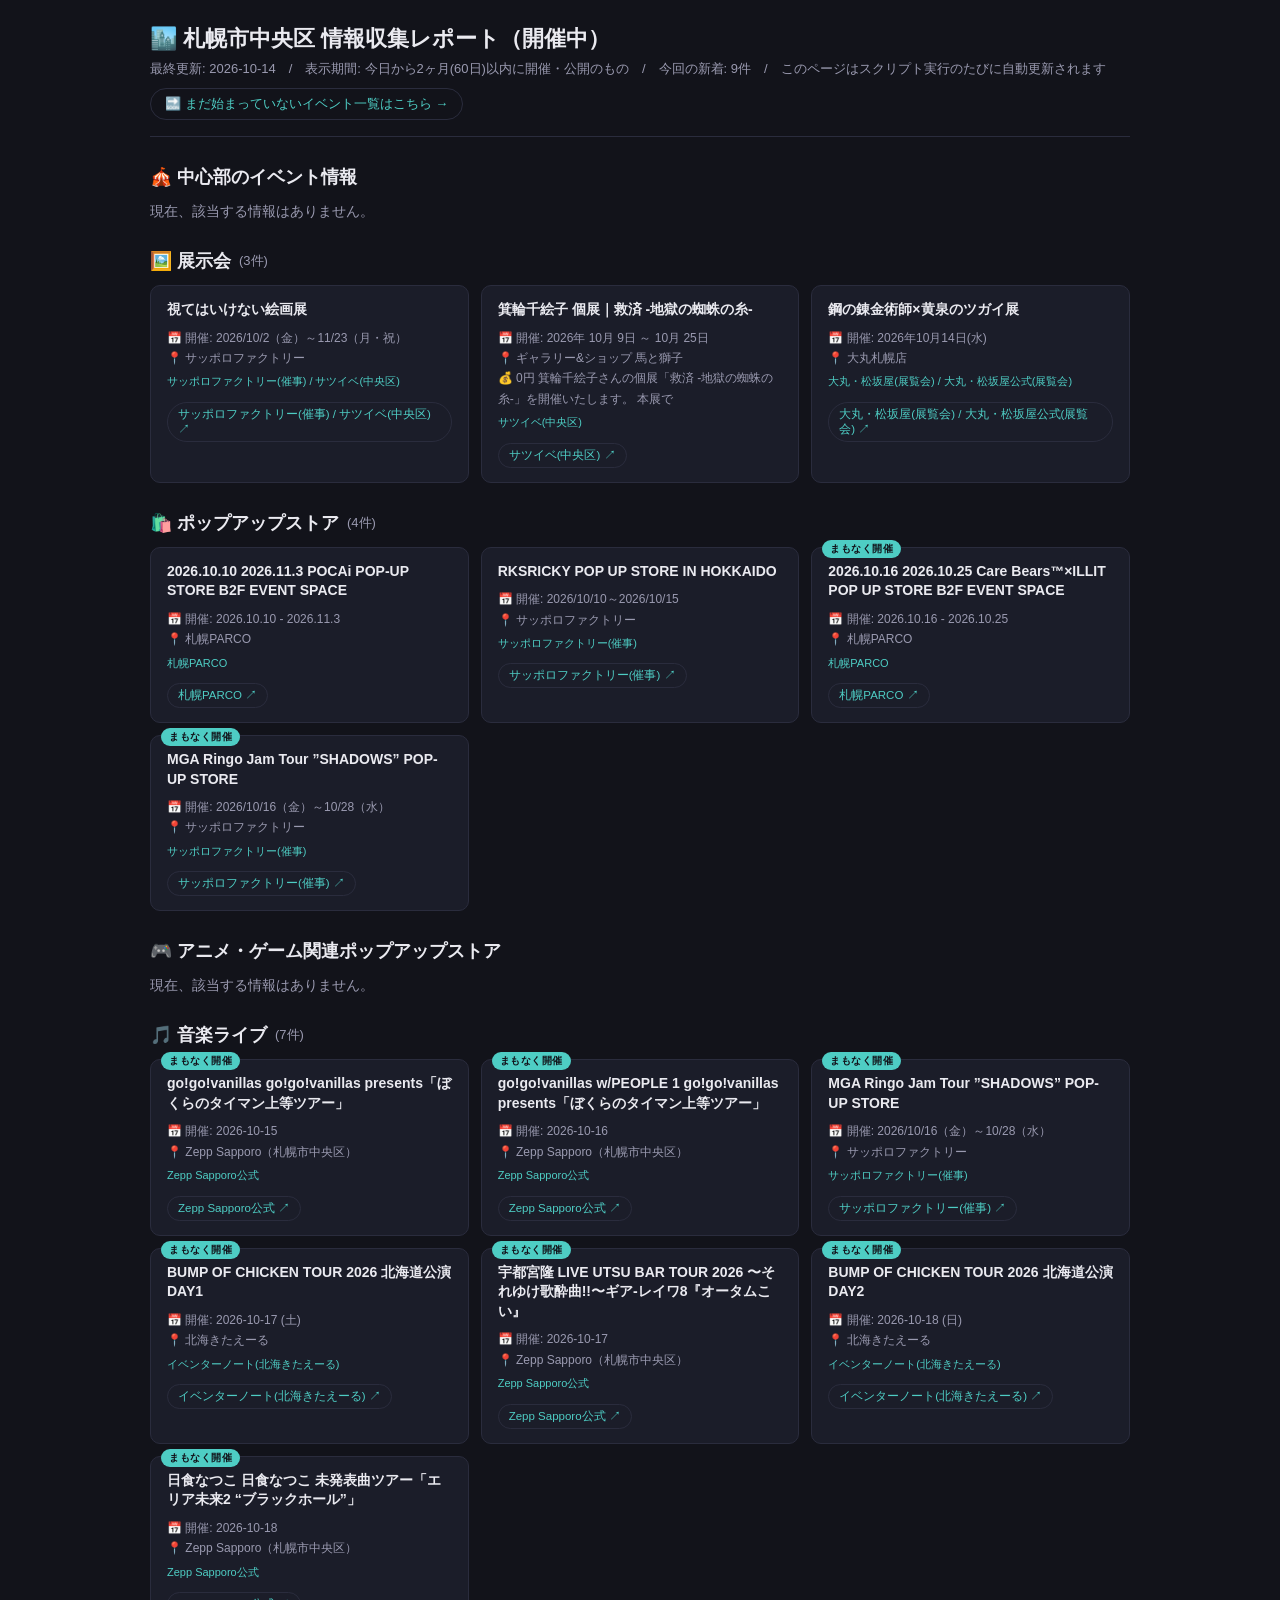
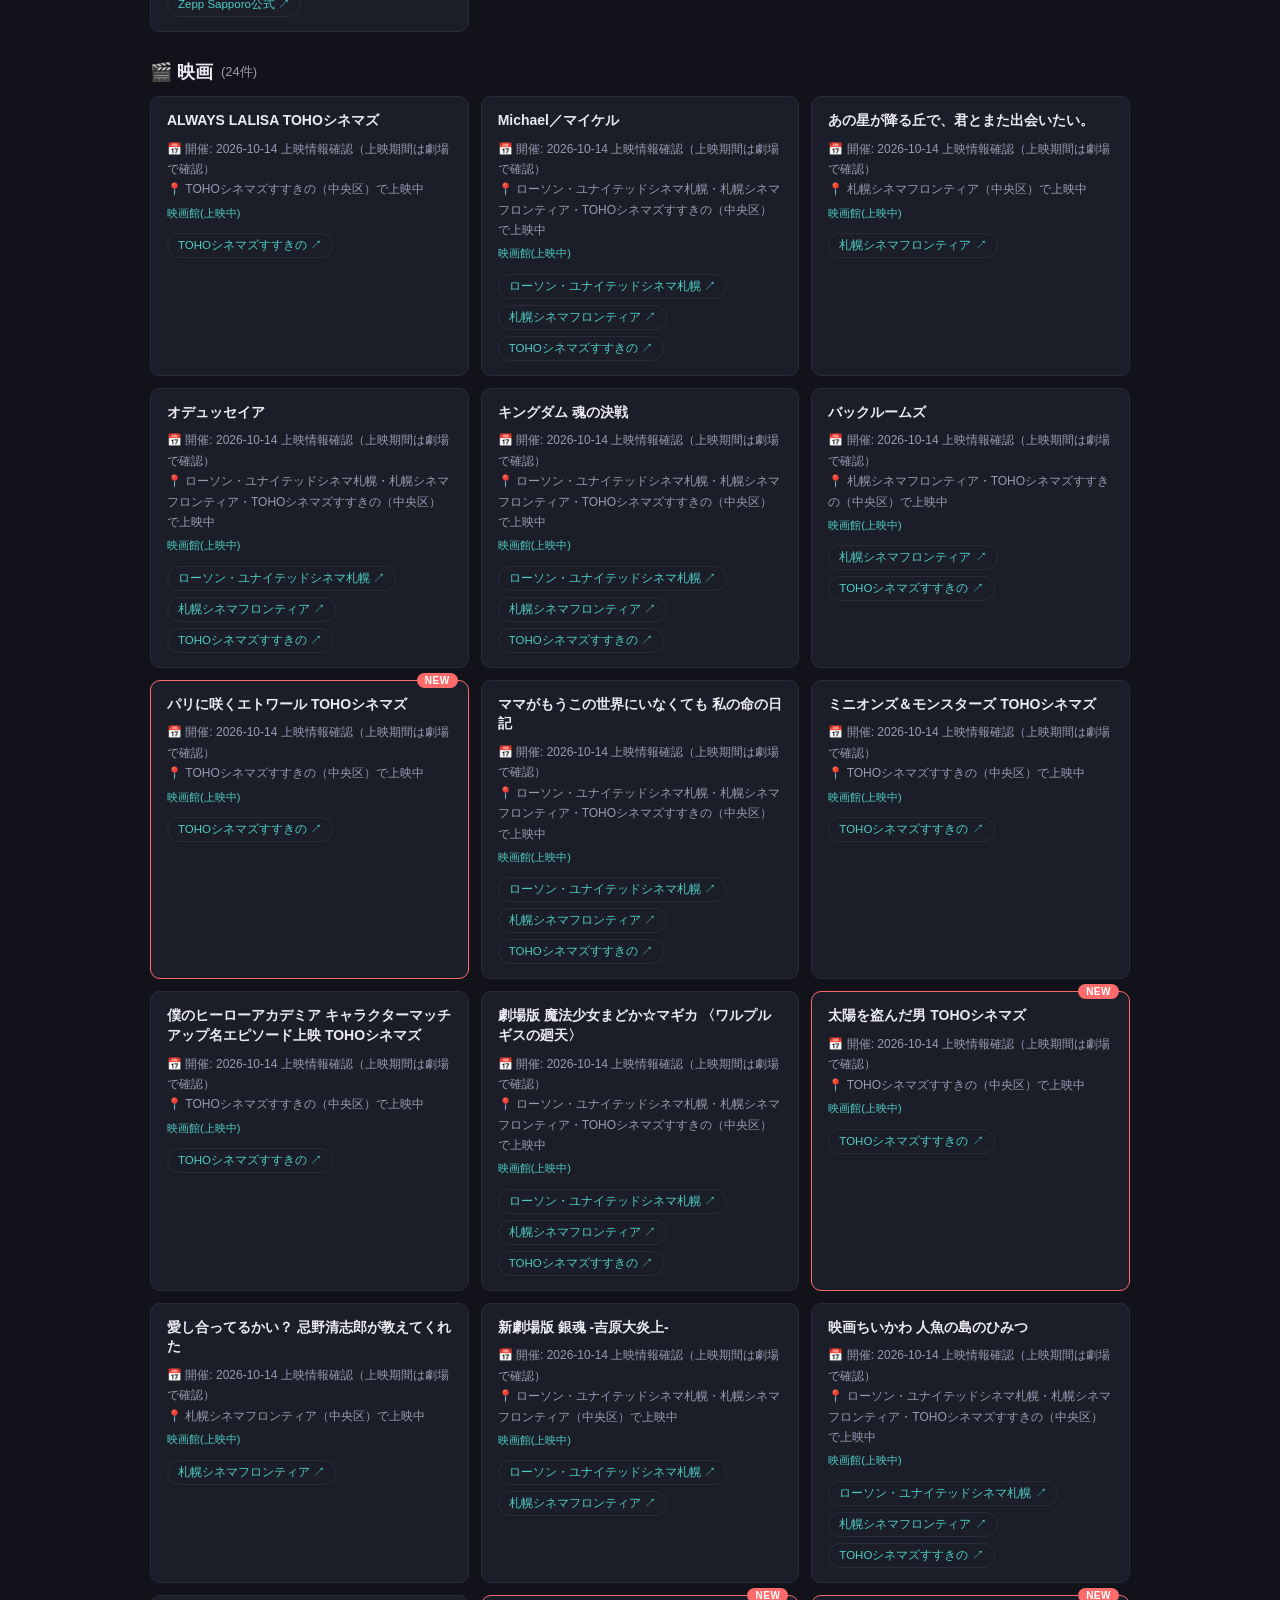
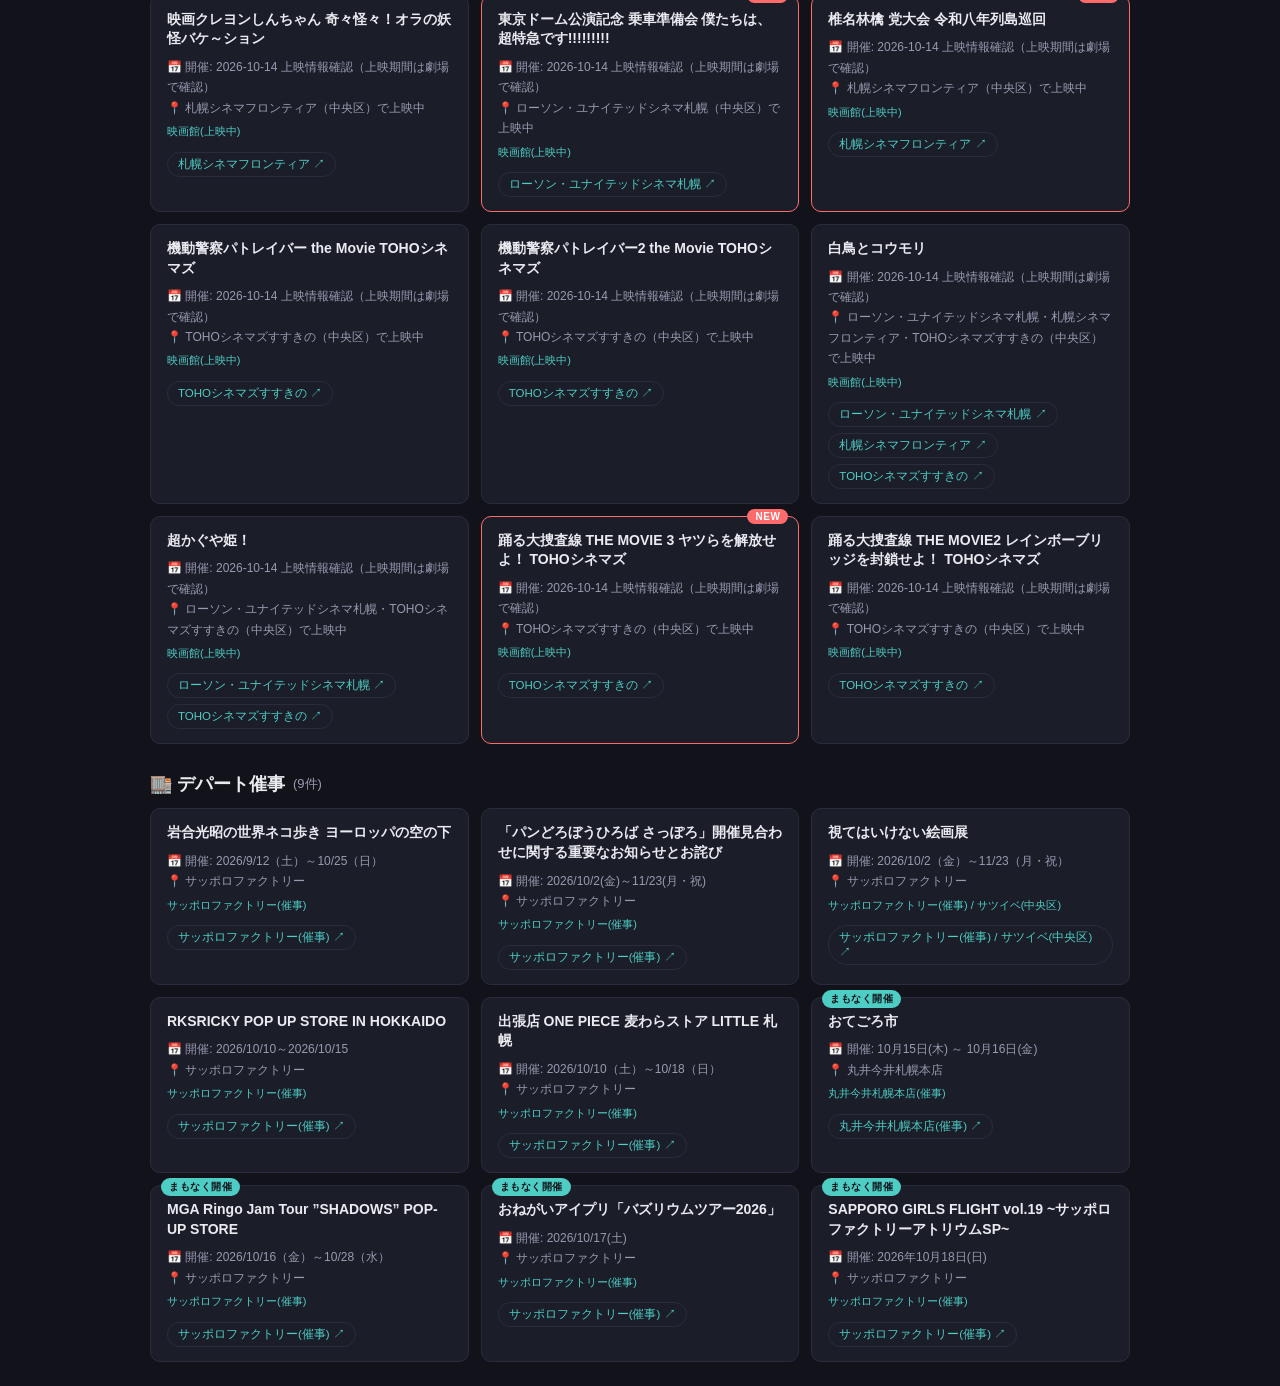
==== commit 678d78c8: "auto update" ====
--- a/data/index.html
+++ b/data/index.html
@@ -155,7 +155,7 @@
 <body>
 <header>
   <h1>🏙️ 札幌市中央区 情報収集レポート（開催中）</h1>
-  <div class="updated">最終更新: 2026-10-13　/　表示期間: 今日から2ヶ月(60日)以内に開催・公開のもの　/　今回の新着: 17件　/　このページはスクリプト実行のたびに自動更新されます</div>
+  <div class="updated">最終更新: 2026-10-14　/　表示期間: 今日から2ヶ月(60日)以内に開催・公開のもの　/　今回の新着: 9件　/　このページはスクリプト実行のたびに自動更新されます</div>
   <div class="page-switch"><a href="upcoming.html">🔜 まだ始まっていないイベント一覧はこちら →</a></div>
 </header>
 <main>
@@ -189,7 +189,7 @@
             </div>
             
             <div class="card">
-              <span class="badge badge-soon">まもなく開催</span>
+              
               <div class="card-title">鋼の錬金術師×黄泉のツガイ展</div>
               
               <div class="card-meta">
@@ -355,13 +355,13 @@
               </div>
               <div class="card-links"><a class="card-link" href="https://www.zepp.co.jp/hall/sapporo/schedule/single/?rid=155996" target="_blank" rel="noopener">Zepp Sapporo公式 ↗</a></div>
             </div>
-            </div><h2>🎬 映画 <span class="count">(18件)</span></h2><div class="cards">
+            </div><h2>🎬 映画 <span class="count">(24件)</span></h2><div class="cards">
             <div class="card">
               
               <div class="card-title">ALWAYS LALISA TOHOシネマズ</div>
               
               <div class="card-meta">
-                📅 開催: 2026-10-13 上映情報確認（上映期間は劇場で確認）<br>
+                📅 開催: 2026-10-14 上映情報確認（上映期間は劇場で確認）<br>
                 
                 📍 TOHOシネマズすすきの（中央区）で上映中<br>
                 
@@ -375,7 +375,7 @@
               <div class="card-title">Michael／マイケル</div>
               
               <div class="card-meta">
-                📅 開催: 2026-10-13 上映情報確認（上映期間は劇場で確認）<br>
+                📅 開催: 2026-10-14 上映情報確認（上映期間は劇場で確認）<br>
                 
                 📍 ローソン・ユナイテッドシネマ札幌・札幌シネマフロンティア・TOHOシネマズすすきの（中央区）で上映中<br>
                 
@@ -389,7 +389,7 @@
               <div class="card-title">あの星が降る丘で、君とまた出会いたい。</div>
               
               <div class="card-meta">
-                📅 開催: 2026-10-13 上映情報確認（上映期間は劇場で確認）<br>
+                📅 開催: 2026-10-14 上映情報確認（上映期間は劇場で確認）<br>
                 
                 📍 札幌シネマフロンティア（中央区）で上映中<br>
                 
@@ -403,7 +403,7 @@
               <div class="card-title">オデュッセイア</div>
               
               <div class="card-meta">
-                📅 開催: 2026-10-13 上映情報確認（上映期間は劇場で確認）<br>
+                📅 開催: 2026-10-14 上映情報確認（上映期間は劇場で確認）<br>
                 
                 📍 ローソン・ユナイテッドシネマ札幌・札幌シネマフロンティア・TOHOシネマズすすきの（中央区）で上映中<br>
                 
@@ -417,7 +417,7 @@
               <div class="card-title">キングダム 魂の決戦</div>
               
               <div class="card-meta">
-                📅 開催: 2026-10-13 上映情報確認（上映期間は劇場で確認）<br>
+                📅 開催: 2026-10-14 上映情報確認（上映期間は劇場で確認）<br>
                 
                 📍 ローソン・ユナイテッドシネマ札幌・札幌シネマフロンティア・TOHOシネマズすすきの（中央区）で上映中<br>
                 
@@ -431,7 +431,7 @@
               <div class="card-title">バックルームズ</div>
               
               <div class="card-meta">
-                📅 開催: 2026-10-13 上映情報確認（上映期間は劇場で確認）<br>
+                📅 開催: 2026-10-14 上映情報確認（上映期間は劇場で確認）<br>
                 
                 📍 札幌シネマフロンティア・TOHOシネマズすすきの（中央区）で上映中<br>
                 
@@ -440,12 +440,26 @@
               <div class="card-links"><a class="card-link" href="https://press.moviewalker.jp/mv93401/schedule/th592/" target="_blank" rel="noopener">札幌シネマフロンティア ↗</a><a class="card-link" href="https://press.moviewalker.jp/mv93401/schedule/th828/" target="_blank" rel="noopener">TOHOシネマズすすきの ↗</a></div>
             </div>
             
+            <div class="card new">
+              <span class="badge">NEW</span>
+              <div class="card-title">パリに咲くエトワール TOHOシネマズ</div>
+              
+              <div class="card-meta">
+                📅 開催: 2026-10-14 上映情報確認（上映期間は劇場で確認）<br>
+                
+                📍 TOHOシネマズすすきの（中央区）で上映中<br>
+                
+                <span class="source">映画館(上映中)</span>
+              </div>
+              <div class="card-links"><a class="card-link" href="https://press.moviewalker.jp/mv90675/schedule/th828/" target="_blank" rel="noopener">TOHOシネマズすすきの ↗</a></div>
+            </div>
+            
             <div class="card">
               
               <div class="card-title">ママがもうこの世界にいなくても 私の命の日記</div>
               
               <div class="card-meta">
-                📅 開催: 2026-10-13 上映情報確認（上映期間は劇場で確認）<br>
+                📅 開催: 2026-10-14 上映情報確認（上映期間は劇場で確認）<br>
                 
                 📍 ローソン・ユナイテッドシネマ札幌・札幌シネマフロンティア・TOHOシネマズすすきの（中央区）で上映中<br>
                 
@@ -459,7 +473,7 @@
               <div class="card-title">ミニオンズ＆モンスターズ TOHOシネマズ</div>
               
               <div class="card-meta">
-                📅 開催: 2026-10-13 上映情報確認（上映期間は劇場で確認）<br>
+                📅 開催: 2026-10-14 上映情報確認（上映期間は劇場で確認）<br>
                 
                 📍 TOHOシネマズすすきの（中央区）で上映中<br>
                 
@@ -473,7 +487,7 @@
               <div class="card-title">僕のヒーローアカデミア キャラクターマッチアップ名エピソード上映 TOHOシネマズ</div>
               
               <div class="card-meta">
-                📅 開催: 2026-10-13 上映情報確認（上映期間は劇場で確認）<br>
+                📅 開催: 2026-10-14 上映情報確認（上映期間は劇場で確認）<br>
                 
                 📍 TOHOシネマズすすきの（中央区）で上映中<br>
                 
@@ -487,7 +501,7 @@
               <div class="card-title">劇場版 魔法少女まどか☆マギカ 〈ワルプルギスの廻天〉</div>
               
               <div class="card-meta">
-                📅 開催: 2026-10-13 上映情報確認（上映期間は劇場で確認）<br>
+                📅 開催: 2026-10-14 上映情報確認（上映期間は劇場で確認）<br>
                 
                 📍 ローソン・ユナイテッドシネマ札幌・札幌シネマフロンティア・TOHOシネマズすすきの（中央区）で上映中<br>
                 
@@ -496,12 +510,26 @@
               <div class="card-links"><a class="card-link" href="https://press.moviewalker.jp/mv73373/schedule/th220/" target="_blank" rel="noopener">ローソン・ユナイテッドシネマ札幌 ↗</a><a class="card-link" href="https://press.moviewalker.jp/mv73373/schedule/th592/" target="_blank" rel="noopener">札幌シネマフロンティア ↗</a><a class="card-link" href="https://press.moviewalker.jp/mv73373/schedule/th828/" target="_blank" rel="noopener">TOHOシネマズすすきの ↗</a></div>
             </div>
             
+            <div class="card new">
+              <span class="badge">NEW</span>
+              <div class="card-title">太陽を盗んだ男 TOHOシネマズ</div>
+              
+              <div class="card-meta">
+                📅 開催: 2026-10-14 上映情報確認（上映期間は劇場で確認）<br>
+                
+                📍 TOHOシネマズすすきの（中央区）で上映中<br>
+                
+                <span class="source">映画館(上映中)</span>
+              </div>
+              <div class="card-links"><a class="card-link" href="https://press.moviewalker.jp/mv18834/schedule/th828/" target="_blank" rel="noopener">TOHOシネマズすすきの ↗</a></div>
+            </div>
+            
             <div class="card">
               
               <div class="card-title">愛し合ってるかい？ 忌野清志郎が教えてくれた</div>
               
               <div class="card-meta">
-                📅 開催: 2026-10-13 上映情報確認（上映期間は劇場で確認）<br>
+                📅 開催: 2026-10-14 上映情報確認（上映期間は劇場で確認）<br>
                 
                 📍 札幌シネマフロンティア（中央区）で上映中<br>
                 
@@ -515,7 +543,7 @@
               <div class="card-title">新劇場版 銀魂 -吉原大炎上-</div>
               
               <div class="card-meta">
-                📅 開催: 2026-10-13 上映情報確認（上映期間は劇場で確認）<br>
+                📅 開催: 2026-10-14 上映情報確認（上映期間は劇場で確認）<br>
                 
                 📍 ローソン・ユナイテッドシネマ札幌・札幌シネマフロンティア（中央区）で上映中<br>
                 
@@ -529,7 +557,7 @@
               <div class="card-title">映画ちいかわ 人魚の島のひみつ</div>
               
               <div class="card-meta">
-                📅 開催: 2026-10-13 上映情報確認（上映期間は劇場で確認）<br>
+                📅 開催: 2026-10-14 上映情報確認（上映期間は劇場で確認）<br>
                 
                 📍 ローソン・ユナイテッドシネマ札幌・札幌シネマフロンティア・TOHOシネマズすすきの（中央区）で上映中<br>
                 
@@ -540,10 +568,52 @@
             
             <div class="card">
               
+              <div class="card-title">映画クレヨンしんちゃん 奇々怪々！オラの妖怪バケ～ション</div>
+              
+              <div class="card-meta">
+                📅 開催: 2026-10-14 上映情報確認（上映期間は劇場で確認）<br>
+                
+                📍 札幌シネマフロンティア（中央区）で上映中<br>
+                
+                <span class="source">映画館(上映中)</span>
+              </div>
+              <div class="card-links"><a class="card-link" href="https://press.moviewalker.jp/mv92048/schedule/th592/" target="_blank" rel="noopener">札幌シネマフロンティア ↗</a></div>
+            </div>
+            
+            <div class="card new">
+              <span class="badge">NEW</span>
+              <div class="card-title">東京ドーム公演記念 乗車準備会 僕たちは、超特急です!!!!!!!!!</div>
+              
+              <div class="card-meta">
+                📅 開催: 2026-10-14 上映情報確認（上映期間は劇場で確認）<br>
+                
+                📍 ローソン・ユナイテッドシネマ札幌（中央区）で上映中<br>
+                
+                <span class="source">映画館(上映中)</span>
+              </div>
+              <div class="card-links"><a class="card-link" href="https://press.moviewalker.jp/mv94500/schedule/th220/" target="_blank" rel="noopener">ローソン・ユナイテッドシネマ札幌 ↗</a></div>
+            </div>
+            
+            <div class="card new">
+              <span class="badge">NEW</span>
+              <div class="card-title">椎名林檎 党大会 令和八年列島巡回</div>
+              
+              <div class="card-meta">
+                📅 開催: 2026-10-14 上映情報確認（上映期間は劇場で確認）<br>
+                
+                📍 札幌シネマフロンティア（中央区）で上映中<br>
+                
+                <span class="source">映画館(上映中)</span>
+              </div>
+              <div class="card-links"><a class="card-link" href="https://press.moviewalker.jp/mv94569/schedule/th592/" target="_blank" rel="noopener">札幌シネマフロンティア ↗</a></div>
+            </div>
+            
+            <div class="card">
+              
               <div class="card-title">機動警察パトレイバー the Movie TOHOシネマズ</div>
               
               <div class="card-meta">
-                📅 開催: 2026-10-13 上映情報確認（上映期間は劇場で確認）<br>
+                📅 開催: 2026-10-14 上映情報確認（上映期間は劇場で確認）<br>
                 
                 📍 TOHOシネマズすすきの（中央区）で上映中<br>
                 
@@ -557,7 +627,7 @@
               <div class="card-title">機動警察パトレイバー2 the Movie TOHOシネマズ</div>
               
               <div class="card-meta">
-                📅 開催: 2026-10-13 上映情報確認（上映期間は劇場で確認）<br>
+                📅 開催: 2026-10-14 上映情報確認（上映期間は劇場で確認）<br>
                 
                 📍 TOHOシネマズすすきの（中央区）で上映中<br>
                 
@@ -571,7 +641,7 @@
               <div class="card-title">白鳥とコウモリ</div>
               
               <div class="card-meta">
-                📅 開催: 2026-10-13 上映情報確認（上映期間は劇場で確認）<br>
+                📅 開催: 2026-10-14 上映情報確認（上映期間は劇場で確認）<br>
                 
                 📍 ローソン・ユナイテッドシネマ札幌・札幌シネマフロンティア・TOHOシネマズすすきの（中央区）で上映中<br>
                 
@@ -585,7 +655,7 @@
               <div class="card-title">超かぐや姫！</div>
               
               <div class="card-meta">
-                📅 開催: 2026-10-13 上映情報確認（上映期間は劇場で確認）<br>
+                📅 開催: 2026-10-14 上映情報確認（上映期間は劇場で確認）<br>
                 
                 📍 ローソン・ユナイテッドシネマ札幌・TOHOシネマズすすきの（中央区）で上映中<br>
                 
@@ -594,12 +664,26 @@
               <div class="card-links"><a class="card-link" href="https://press.moviewalker.jp/mv91585/schedule/th220/" target="_blank" rel="noopener">ローソン・ユナイテッドシネマ札幌 ↗</a><a class="card-link" href="https://press.moviewalker.jp/mv91585/schedule/th828/" target="_blank" rel="noopener">TOHOシネマズすすきの ↗</a></div>
             </div>
             
+            <div class="card new">
+              <span class="badge">NEW</span>
+              <div class="card-title">踊る大捜査線 THE MOVIE 3 ヤツらを解放せよ！ TOHOシネマズ</div>
+              
+              <div class="card-meta">
+                📅 開催: 2026-10-14 上映情報確認（上映期間は劇場で確認）<br>
+                
+                📍 TOHOシネマズすすきの（中央区）で上映中<br>
+                
+                <span class="source">映画館(上映中)</span>
+              </div>
+              <div class="card-links"><a class="card-link" href="https://press.moviewalker.jp/mv45933/schedule/th828/" target="_blank" rel="noopener">TOHOシネマズすすきの ↗</a></div>
+            </div>
+            
             <div class="card">
               
               <div class="card-title">踊る大捜査線 THE MOVIE2 レインボーブリッジを封鎖せよ！ TOHOシネマズ</div>
               
               <div class="card-meta">
-                📅 開催: 2026-10-13 上映情報確認（上映期間は劇場で確認）<br>
+                📅 開催: 2026-10-14 上映情報確認（上映期間は劇場で確認）<br>
                 
                 📍 TOHOシネマズすすきの（中央区）で上映中<br>
                 
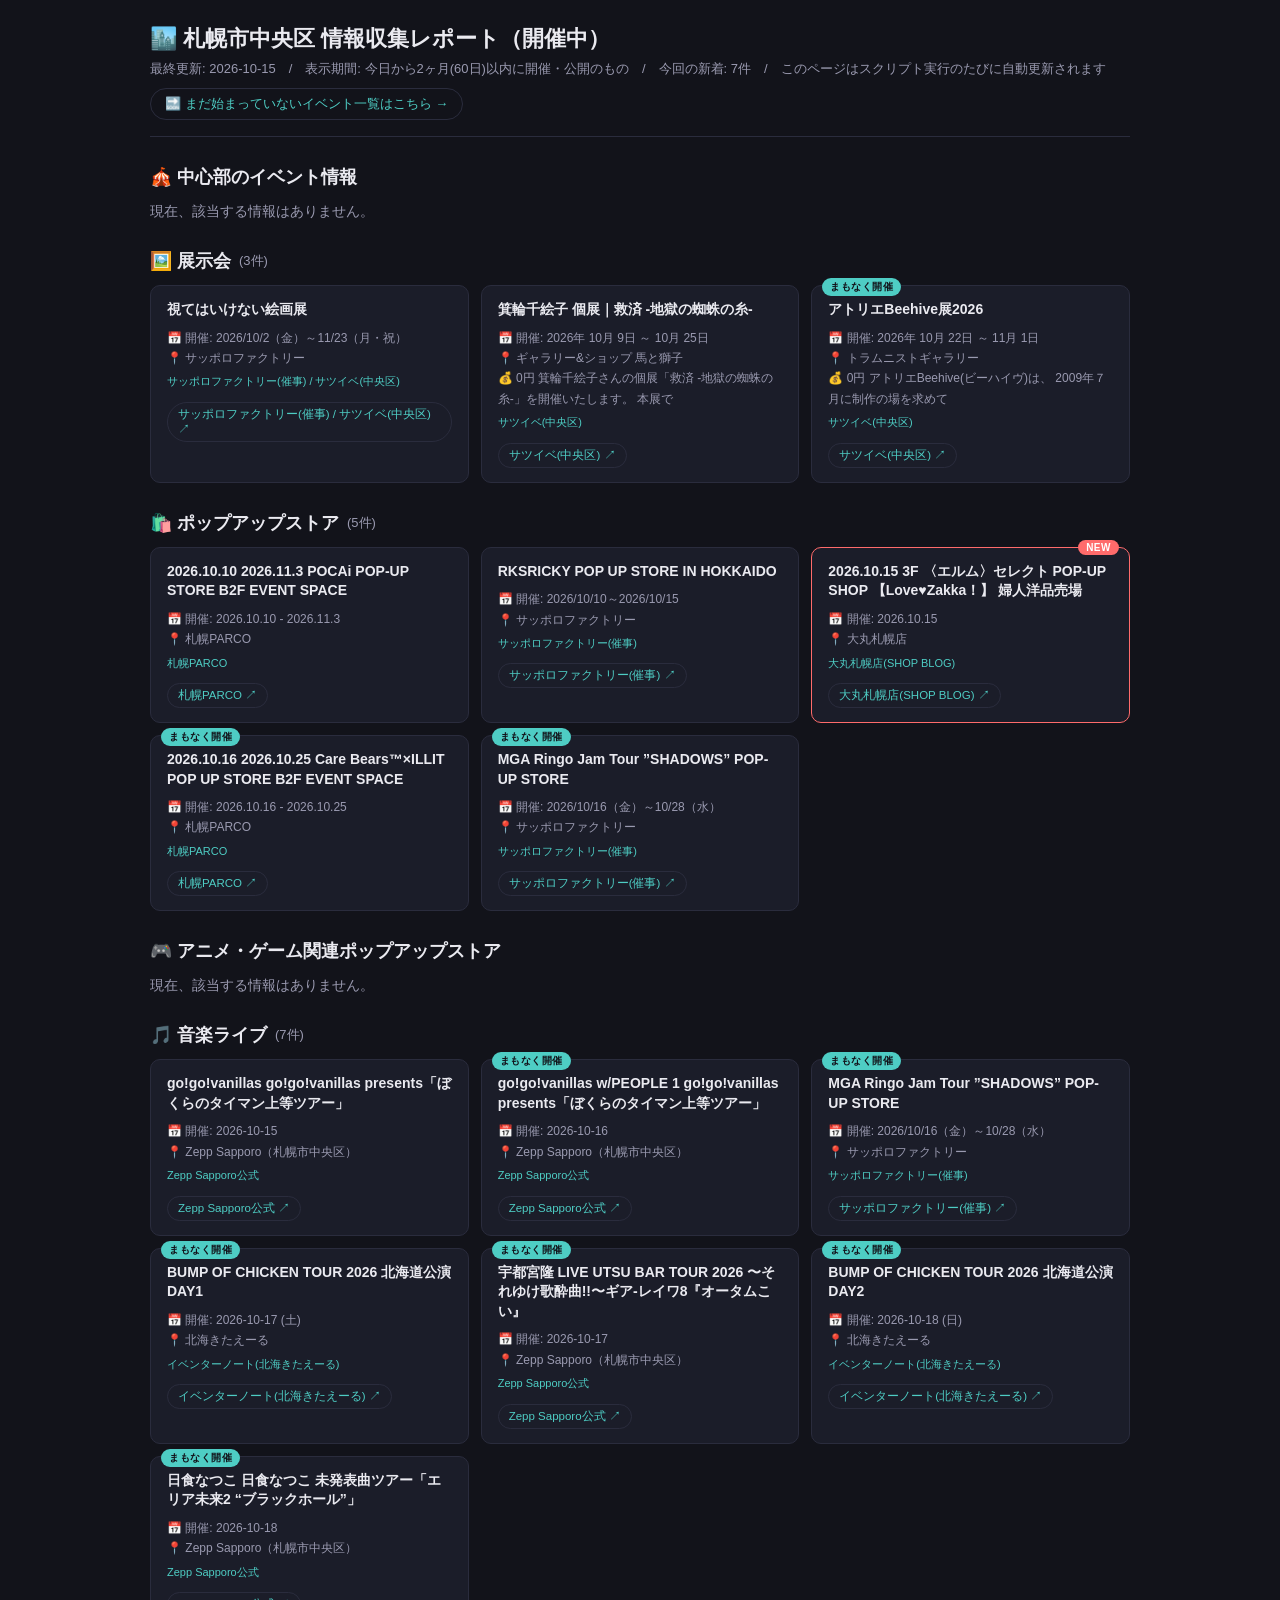
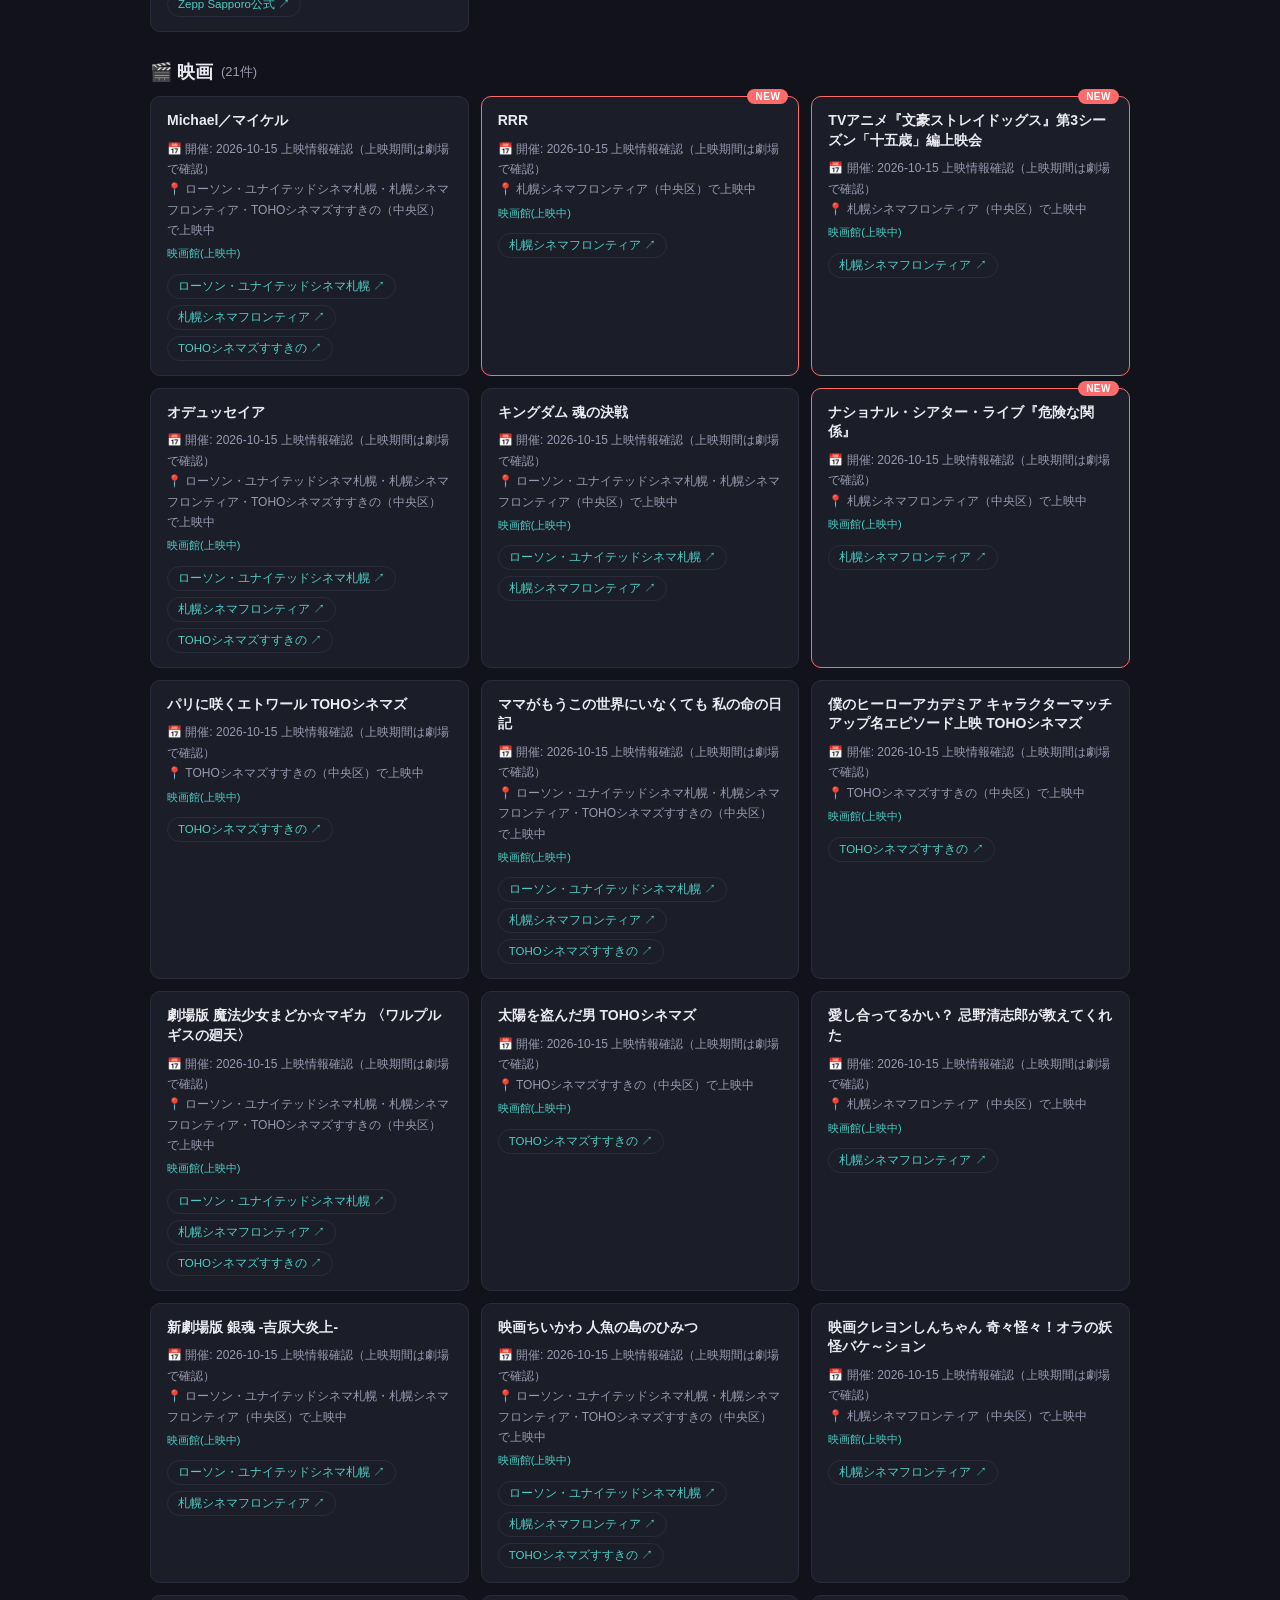
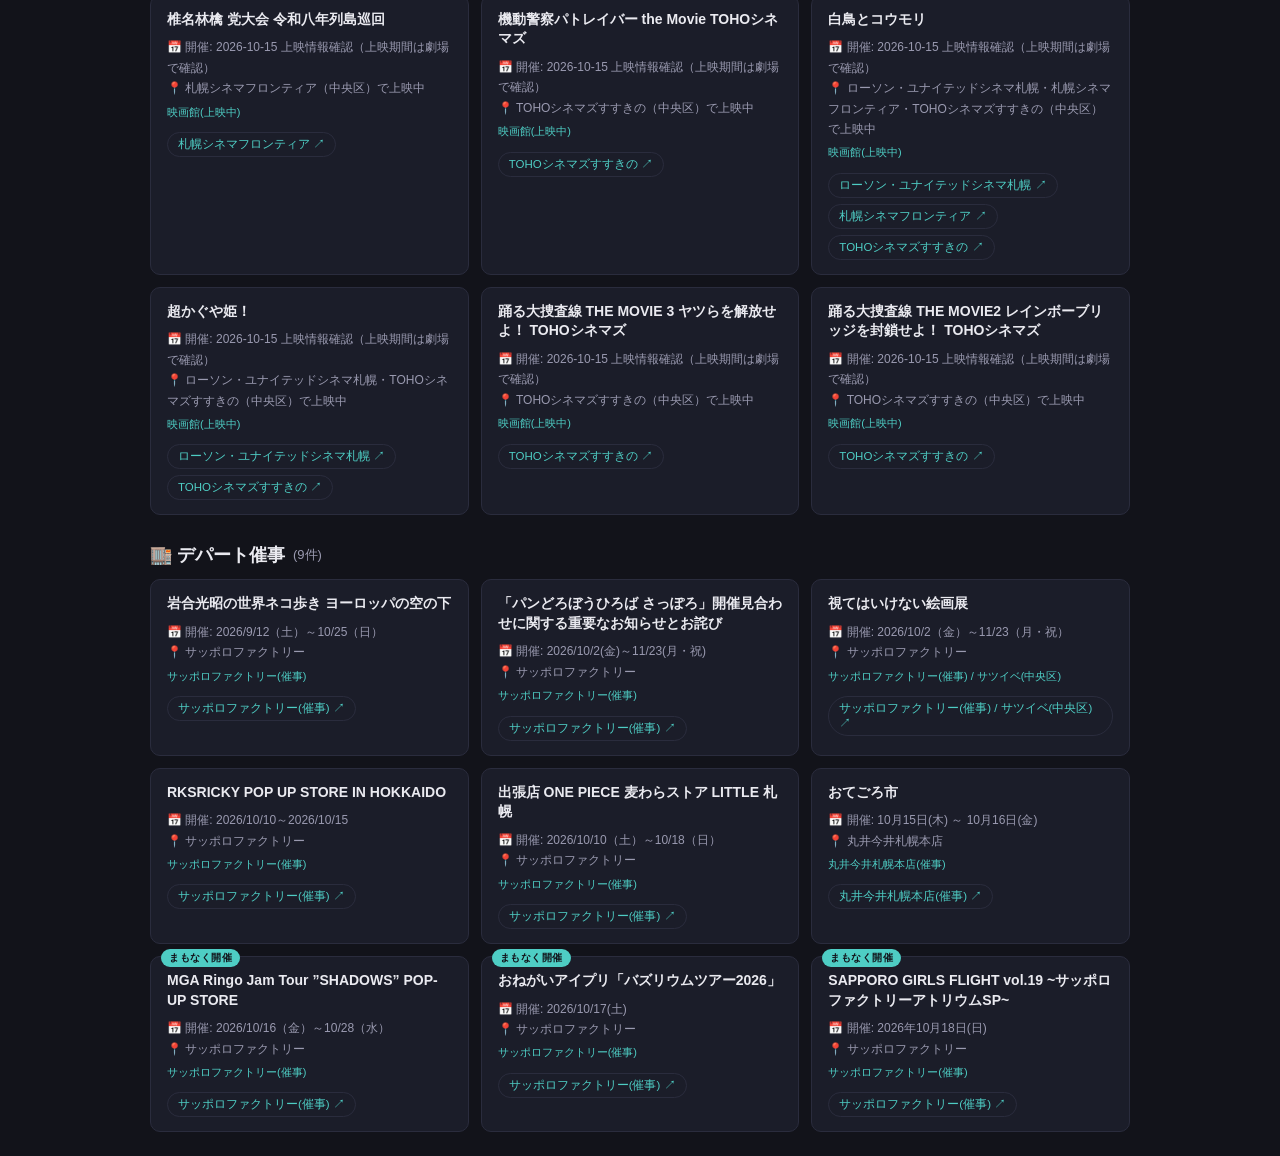
==== commit 9e8edc66: "auto update" ====
--- a/data/index.html
+++ b/data/index.html
@@ -155,7 +155,7 @@
 <body>
 <header>
   <h1>🏙️ 札幌市中央区 情報収集レポート（開催中）</h1>
-  <div class="updated">最終更新: 2026-10-14　/　表示期間: 今日から2ヶ月(60日)以内に開催・公開のもの　/　今回の新着: 9件　/　このページはスクリプト実行のたびに自動更新されます</div>
+  <div class="updated">最終更新: 2026-10-15　/　表示期間: 今日から2ヶ月(60日)以内に開催・公開のもの　/　今回の新着: 7件　/　このページはスクリプト実行のたびに自動更新されます</div>
   <div class="page-switch"><a href="upcoming.html">🔜 まだ始まっていないイベント一覧はこちら →</a></div>
 </header>
 <main>
@@ -189,19 +189,19 @@
             </div>
             
             <div class="card">
-              
-              <div class="card-title">鋼の錬金術師×黄泉のツガイ展</div>
-              
-              <div class="card-meta">
-                📅 開催: 2026年10月14日(水)<br>
-                
-                📍 大丸札幌店<br>
-                
-                <span class="source">大丸・松坂屋(展覧会) / 大丸・松坂屋公式(展覧会)</span>
-              </div>
-              <div class="card-links"><a class="card-link" href="https://dmdepart.jp/museum/#5ce65012d70d" target="_blank" rel="noopener">大丸・松坂屋(展覧会) / 大丸・松坂屋公式(展覧会) ↗</a></div>
-            </div>
-            </div><h2>🛍️ ポップアップストア <span class="count">(4件)</span></h2><div class="cards">
+              <span class="badge badge-soon">まもなく開催</span>
+              <div class="card-title">アトリエBeehive展2026</div>
+              
+              <div class="card-meta">
+                📅 開催: 2026年 10月 22日 ～ 11月 1日<br>
+                
+                📍 トラムニストギャラリー<br>
+                💰 0円 アトリエBeehive(ビーハイヴ)は、 2009年７月に制作の場を求めて<br>
+                <span class="source">サツイベ(中央区)</span>
+              </div>
+              <div class="card-links"><a class="card-link" href="https://sapporo.magazine.events/area/chuou-ku/83696.html" target="_blank" rel="noopener">サツイベ(中央区) ↗</a></div>
+            </div>
+            </div><h2>🛍️ ポップアップストア <span class="count">(5件)</span></h2><div class="cards">
             <div class="card">
               
               <div class="card-title">2026.10.10 2026.11.3 POCAi POP-UP STORE​ B2F EVENT SPACE</div>
@@ -228,378 +228,364 @@
                 <span class="source">サッポロファクトリー(催事)</span>
               </div>
               <div class="card-links"><a class="card-link" href="https://sapporofactory.jp/event/detail/653" target="_blank" rel="noopener">サッポロファクトリー(催事) ↗</a></div>
-            </div>
-            
-            <div class="card">
-              <span class="badge badge-soon">まもなく開催</span>
-              <div class="card-title">2026.10.16 2026.10.25 Care Bears™×ILLIT POP UP STORE B2F EVENT SPACE</div>
-              
-              <div class="card-meta">
-                📅 開催: 2026.10.16 - 2026.10.25<br>
-                
-                📍 札幌PARCO<br>
-                
-                <span class="source">札幌PARCO</span>
-              </div>
-              <div class="card-links"><a class="card-link" href="https://sapporo.parco.jp/event/detail/?id=38688" target="_blank" rel="noopener">札幌PARCO ↗</a></div>
-            </div>
-            
-            <div class="card">
-              <span class="badge badge-soon">まもなく開催</span>
-              <div class="card-title">MGA Ringo Jam Tour ”SHADOWS” POP-UP STORE</div>
-              
-              <div class="card-meta">
-                📅 開催: 2026/10/16（金）～10/28（水）<br>
-                
-                📍 サッポロファクトリー<br>
-                
-                <span class="source">サッポロファクトリー(催事)</span>
-              </div>
-              <div class="card-links"><a class="card-link" href="https://sapporofactory.jp/event/detail/654" target="_blank" rel="noopener">サッポロファクトリー(催事) ↗</a></div>
-            </div>
-            </div><h2>🎮 アニメ・ゲーム関連ポップアップストア</h2><p class="empty">現在、該当する情報はありません。</p><h2>🎵 音楽ライブ <span class="count">(7件)</span></h2><div class="cards">
-            <div class="card">
-              <span class="badge badge-soon">まもなく開催</span>
-              <div class="card-title">go!go!vanillas go!go!vanillas presents「ぼくらのタイマン上等ツアー」</div>
-              
-              <div class="card-meta">
-                📅 開催: 2026-10-15<br>
-                
-                📍 Zepp Sapporo（札幌市中央区）<br>
-                
-                <span class="source">Zepp Sapporo公式</span>
-              </div>
-              <div class="card-links"><a class="card-link" href="https://www.zepp.co.jp/hall/sapporo/schedule/single/?rid=157824" target="_blank" rel="noopener">Zepp Sapporo公式 ↗</a></div>
-            </div>
-            
-            <div class="card">
-              <span class="badge badge-soon">まもなく開催</span>
-              <div class="card-title">go!go!vanillas w/PEOPLE 1 go!go!vanillas presents「ぼくらのタイマン上等ツアー」</div>
-              
-              <div class="card-meta">
-                📅 開催: 2026-10-16<br>
-                
-                📍 Zepp Sapporo（札幌市中央区）<br>
-                
-                <span class="source">Zepp Sapporo公式</span>
-              </div>
-              <div class="card-links"><a class="card-link" href="https://www.zepp.co.jp/hall/sapporo/schedule/single/?rid=157825" target="_blank" rel="noopener">Zepp Sapporo公式 ↗</a></div>
-            </div>
-            
-            <div class="card">
-              <span class="badge badge-soon">まもなく開催</span>
-              <div class="card-title">MGA Ringo Jam Tour ”SHADOWS” POP-UP STORE</div>
-              
-              <div class="card-meta">
-                📅 開催: 2026/10/16（金）～10/28（水）<br>
-                
-                📍 サッポロファクトリー<br>
-                
-                <span class="source">サッポロファクトリー(催事)</span>
-              </div>
-              <div class="card-links"><a class="card-link" href="https://sapporofactory.jp/event/detail/654" target="_blank" rel="noopener">サッポロファクトリー(催事) ↗</a></div>
-            </div>
-            
-            <div class="card">
-              <span class="badge badge-soon">まもなく開催</span>
-              <div class="card-title">BUMP OF CHICKEN TOUR 2026 北海道公演 DAY1</div>
-              
-              <div class="card-meta">
-                📅 開催: 2026-10-17 (土)<br>
-                
-                📍 北海きたえーる<br>
-                
-                <span class="source">イベンターノート(北海きたえーる)</span>
-              </div>
-              <div class="card-links"><a class="card-link" href="https://www.eventernote.com/events/456639" target="_blank" rel="noopener">イベンターノート(北海きたえーる) ↗</a></div>
-            </div>
-            
-            <div class="card">
-              <span class="badge badge-soon">まもなく開催</span>
-              <div class="card-title">宇都宮隆 LIVE UTSU BAR TOUR 2026 〜それゆけ歌酔曲!!〜ギア-レイワ8『オータムこい』</div>
-              
-              <div class="card-meta">
-                📅 開催: 2026-10-17<br>
-                
-                📍 Zepp Sapporo（札幌市中央区）<br>
-                
-                <span class="source">Zepp Sapporo公式</span>
-              </div>
-              <div class="card-links"><a class="card-link" href="https://www.zepp.co.jp/hall/sapporo/schedule/single/?rid=153003" target="_blank" rel="noopener">Zepp Sapporo公式 ↗</a></div>
-            </div>
-            
-            <div class="card">
-              <span class="badge badge-soon">まもなく開催</span>
-              <div class="card-title">BUMP OF CHICKEN TOUR 2026 北海道公演 DAY2</div>
-              
-              <div class="card-meta">
-                📅 開催: 2026-10-18 (日)<br>
-                
-                📍 北海きたえーる<br>
-                
-                <span class="source">イベンターノート(北海きたえーる)</span>
-              </div>
-              <div class="card-links"><a class="card-link" href="https://www.eventernote.com/events/456641" target="_blank" rel="noopener">イベンターノート(北海きたえーる) ↗</a></div>
-            </div>
-            
-            <div class="card">
-              <span class="badge badge-soon">まもなく開催</span>
-              <div class="card-title">日食なつこ ⽇⾷なつこ 未発表曲ツアー「エリア未来2 “ブラックホール”」</div>
-              
-              <div class="card-meta">
-                📅 開催: 2026-10-18<br>
-                
-                📍 Zepp Sapporo（札幌市中央区）<br>
-                
-                <span class="source">Zepp Sapporo公式</span>
-              </div>
-              <div class="card-links"><a class="card-link" href="https://www.zepp.co.jp/hall/sapporo/schedule/single/?rid=155996" target="_blank" rel="noopener">Zepp Sapporo公式 ↗</a></div>
-            </div>
-            </div><h2>🎬 映画 <span class="count">(24件)</span></h2><div class="cards">
-            <div class="card">
-              
-              <div class="card-title">ALWAYS LALISA TOHOシネマズ</div>
-              
-              <div class="card-meta">
-                📅 開催: 2026-10-14 上映情報確認（上映期間は劇場で確認）<br>
-                
-                📍 TOHOシネマズすすきの（中央区）で上映中<br>
-                
-                <span class="source">映画館(上映中)</span>
-              </div>
-              <div class="card-links"><a class="card-link" href="https://press.moviewalker.jp/mv94509/schedule/th828/" target="_blank" rel="noopener">TOHOシネマズすすきの ↗</a></div>
-            </div>
-            
-            <div class="card">
-              
-              <div class="card-title">Michael／マイケル</div>
-              
-              <div class="card-meta">
-                📅 開催: 2026-10-14 上映情報確認（上映期間は劇場で確認）<br>
-                
-                📍 ローソン・ユナイテッドシネマ札幌・札幌シネマフロンティア・TOHOシネマズすすきの（中央区）で上映中<br>
-                
-                <span class="source">映画館(上映中)</span>
-              </div>
-              <div class="card-links"><a class="card-link" href="https://press.moviewalker.jp/mv86806/schedule/th220/" target="_blank" rel="noopener">ローソン・ユナイテッドシネマ札幌 ↗</a><a class="card-link" href="https://press.moviewalker.jp/mv86806/schedule/th592/" target="_blank" rel="noopener">札幌シネマフロンティア ↗</a><a class="card-link" href="https://press.moviewalker.jp/mv86806/schedule/th828/" target="_blank" rel="noopener">TOHOシネマズすすきの ↗</a></div>
-            </div>
-            
-            <div class="card">
-              
-              <div class="card-title">あの星が降る丘で、君とまた出会いたい。</div>
-              
-              <div class="card-meta">
-                📅 開催: 2026-10-14 上映情報確認（上映期間は劇場で確認）<br>
-                
-                📍 札幌シネマフロンティア（中央区）で上映中<br>
-                
-                <span class="source">映画館(上映中)</span>
-              </div>
-              <div class="card-links"><a class="card-link" href="https://press.moviewalker.jp/mv90689/schedule/th592/" target="_blank" rel="noopener">札幌シネマフロンティア ↗</a></div>
-            </div>
-            
-            <div class="card">
-              
-              <div class="card-title">オデュッセイア</div>
-              
-              <div class="card-meta">
-                📅 開催: 2026-10-14 上映情報確認（上映期間は劇場で確認）<br>
-                
-                📍 ローソン・ユナイテッドシネマ札幌・札幌シネマフロンティア・TOHOシネマズすすきの（中央区）で上映中<br>
-                
-                <span class="source">映画館(上映中)</span>
-              </div>
-              <div class="card-links"><a class="card-link" href="https://press.moviewalker.jp/mv90314/schedule/th220/" target="_blank" rel="noopener">ローソン・ユナイテッドシネマ札幌 ↗</a><a class="card-link" href="https://press.moviewalker.jp/mv90314/schedule/th592/" target="_blank" rel="noopener">札幌シネマフロンティア ↗</a><a class="card-link" href="https://press.moviewalker.jp/mv90314/schedule/th828/" target="_blank" rel="noopener">TOHOシネマズすすきの ↗</a></div>
-            </div>
-            
-            <div class="card">
-              
-              <div class="card-title">キングダム 魂の決戦</div>
-              
-              <div class="card-meta">
-                📅 開催: 2026-10-14 上映情報確認（上映期間は劇場で確認）<br>
-                
-                📍 ローソン・ユナイテッドシネマ札幌・札幌シネマフロンティア・TOHOシネマズすすきの（中央区）で上映中<br>
-                
-                <span class="source">映画館(上映中)</span>
-              </div>
-              <div class="card-links"><a class="card-link" href="https://press.moviewalker.jp/mv90400/schedule/th220/" target="_blank" rel="noopener">ローソン・ユナイテッドシネマ札幌 ↗</a><a class="card-link" href="https://press.moviewalker.jp/mv90400/schedule/th592/" target="_blank" rel="noopener">札幌シネマフロンティア ↗</a><a class="card-link" href="https://press.moviewalker.jp/mv90400/schedule/th828/" target="_blank" rel="noopener">TOHOシネマズすすきの ↗</a></div>
-            </div>
-            
-            <div class="card">
-              
-              <div class="card-title">バックルームズ</div>
-              
-              <div class="card-meta">
-                📅 開催: 2026-10-14 上映情報確認（上映期間は劇場で確認）<br>
-                
-                📍 札幌シネマフロンティア・TOHOシネマズすすきの（中央区）で上映中<br>
-                
-                <span class="source">映画館(上映中)</span>
-              </div>
-              <div class="card-links"><a class="card-link" href="https://press.moviewalker.jp/mv93401/schedule/th592/" target="_blank" rel="noopener">札幌シネマフロンティア ↗</a><a class="card-link" href="https://press.moviewalker.jp/mv93401/schedule/th828/" target="_blank" rel="noopener">TOHOシネマズすすきの ↗</a></div>
             </div>
             
             <div class="card new">
               <span class="badge">NEW</span>
-              <div class="card-title">パリに咲くエトワール TOHOシネマズ</div>
-              
-              <div class="card-meta">
-                📅 開催: 2026-10-14 上映情報確認（上映期間は劇場で確認）<br>
-                
-                📍 TOHOシネマズすすきの（中央区）で上映中<br>
-                
-                <span class="source">映画館(上映中)</span>
-              </div>
-              <div class="card-links"><a class="card-link" href="https://press.moviewalker.jp/mv90675/schedule/th828/" target="_blank" rel="noopener">TOHOシネマズすすきの ↗</a></div>
-            </div>
-            
-            <div class="card">
-              
-              <div class="card-title">ママがもうこの世界にいなくても 私の命の日記</div>
-              
-              <div class="card-meta">
-                📅 開催: 2026-10-14 上映情報確認（上映期間は劇場で確認）<br>
+              <div class="card-title">2026.10.15 3F 〈エルム〉セレクト POP-UP SHOP 【Love♥Zakka！】 婦人洋品売場</div>
+              
+              <div class="card-meta">
+                📅 開催: 2026.10.15 <br>
+                
+                📍 大丸札幌店<br>
+                
+                <span class="source">大丸札幌店(SHOP BLOG)</span>
+              </div>
+              <div class="card-links"><a class="card-link" href="https://shopblog.dmdepart.jp/sapporo/detail/?cd=137004&amp;scd=000969" target="_blank" rel="noopener">大丸札幌店(SHOP BLOG) ↗</a></div>
+            </div>
+            
+            <div class="card">
+              <span class="badge badge-soon">まもなく開催</span>
+              <div class="card-title">2026.10.16 2026.10.25 Care Bears™×ILLIT POP UP STORE B2F EVENT SPACE</div>
+              
+              <div class="card-meta">
+                📅 開催: 2026.10.16 - 2026.10.25<br>
+                
+                📍 札幌PARCO<br>
+                
+                <span class="source">札幌PARCO</span>
+              </div>
+              <div class="card-links"><a class="card-link" href="https://sapporo.parco.jp/event/detail/?id=38688" target="_blank" rel="noopener">札幌PARCO ↗</a></div>
+            </div>
+            
+            <div class="card">
+              <span class="badge badge-soon">まもなく開催</span>
+              <div class="card-title">MGA Ringo Jam Tour ”SHADOWS” POP-UP STORE</div>
+              
+              <div class="card-meta">
+                📅 開催: 2026/10/16（金）～10/28（水）<br>
+                
+                📍 サッポロファクトリー<br>
+                
+                <span class="source">サッポロファクトリー(催事)</span>
+              </div>
+              <div class="card-links"><a class="card-link" href="https://sapporofactory.jp/event/detail/654" target="_blank" rel="noopener">サッポロファクトリー(催事) ↗</a></div>
+            </div>
+            </div><h2>🎮 アニメ・ゲーム関連ポップアップストア</h2><p class="empty">現在、該当する情報はありません。</p><h2>🎵 音楽ライブ <span class="count">(7件)</span></h2><div class="cards">
+            <div class="card">
+              
+              <div class="card-title">go!go!vanillas go!go!vanillas presents「ぼくらのタイマン上等ツアー」</div>
+              
+              <div class="card-meta">
+                📅 開催: 2026-10-15<br>
+                
+                📍 Zepp Sapporo（札幌市中央区）<br>
+                
+                <span class="source">Zepp Sapporo公式</span>
+              </div>
+              <div class="card-links"><a class="card-link" href="https://www.zepp.co.jp/hall/sapporo/schedule/single/?rid=157824" target="_blank" rel="noopener">Zepp Sapporo公式 ↗</a></div>
+            </div>
+            
+            <div class="card">
+              <span class="badge badge-soon">まもなく開催</span>
+              <div class="card-title">go!go!vanillas w/PEOPLE 1 go!go!vanillas presents「ぼくらのタイマン上等ツアー」</div>
+              
+              <div class="card-meta">
+                📅 開催: 2026-10-16<br>
+                
+                📍 Zepp Sapporo（札幌市中央区）<br>
+                
+                <span class="source">Zepp Sapporo公式</span>
+              </div>
+              <div class="card-links"><a class="card-link" href="https://www.zepp.co.jp/hall/sapporo/schedule/single/?rid=157825" target="_blank" rel="noopener">Zepp Sapporo公式 ↗</a></div>
+            </div>
+            
+            <div class="card">
+              <span class="badge badge-soon">まもなく開催</span>
+              <div class="card-title">MGA Ringo Jam Tour ”SHADOWS” POP-UP STORE</div>
+              
+              <div class="card-meta">
+                📅 開催: 2026/10/16（金）～10/28（水）<br>
+                
+                📍 サッポロファクトリー<br>
+                
+                <span class="source">サッポロファクトリー(催事)</span>
+              </div>
+              <div class="card-links"><a class="card-link" href="https://sapporofactory.jp/event/detail/654" target="_blank" rel="noopener">サッポロファクトリー(催事) ↗</a></div>
+            </div>
+            
+            <div class="card">
+              <span class="badge badge-soon">まもなく開催</span>
+              <div class="card-title">BUMP OF CHICKEN TOUR 2026 北海道公演 DAY1</div>
+              
+              <div class="card-meta">
+                📅 開催: 2026-10-17 (土)<br>
+                
+                📍 北海きたえーる<br>
+                
+                <span class="source">イベンターノート(北海きたえーる)</span>
+              </div>
+              <div class="card-links"><a class="card-link" href="https://www.eventernote.com/events/456639" target="_blank" rel="noopener">イベンターノート(北海きたえーる) ↗</a></div>
+            </div>
+            
+            <div class="card">
+              <span class="badge badge-soon">まもなく開催</span>
+              <div class="card-title">宇都宮隆 LIVE UTSU BAR TOUR 2026 〜それゆけ歌酔曲!!〜ギア-レイワ8『オータムこい』</div>
+              
+              <div class="card-meta">
+                📅 開催: 2026-10-17<br>
+                
+                📍 Zepp Sapporo（札幌市中央区）<br>
+                
+                <span class="source">Zepp Sapporo公式</span>
+              </div>
+              <div class="card-links"><a class="card-link" href="https://www.zepp.co.jp/hall/sapporo/schedule/single/?rid=153003" target="_blank" rel="noopener">Zepp Sapporo公式 ↗</a></div>
+            </div>
+            
+            <div class="card">
+              <span class="badge badge-soon">まもなく開催</span>
+              <div class="card-title">BUMP OF CHICKEN TOUR 2026 北海道公演 DAY2</div>
+              
+              <div class="card-meta">
+                📅 開催: 2026-10-18 (日)<br>
+                
+                📍 北海きたえーる<br>
+                
+                <span class="source">イベンターノート(北海きたえーる)</span>
+              </div>
+              <div class="card-links"><a class="card-link" href="https://www.eventernote.com/events/456641" target="_blank" rel="noopener">イベンターノート(北海きたえーる) ↗</a></div>
+            </div>
+            
+            <div class="card">
+              <span class="badge badge-soon">まもなく開催</span>
+              <div class="card-title">日食なつこ ⽇⾷なつこ 未発表曲ツアー「エリア未来2 “ブラックホール”」</div>
+              
+              <div class="card-meta">
+                📅 開催: 2026-10-18<br>
+                
+                📍 Zepp Sapporo（札幌市中央区）<br>
+                
+                <span class="source">Zepp Sapporo公式</span>
+              </div>
+              <div class="card-links"><a class="card-link" href="https://www.zepp.co.jp/hall/sapporo/schedule/single/?rid=155996" target="_blank" rel="noopener">Zepp Sapporo公式 ↗</a></div>
+            </div>
+            </div><h2>🎬 映画 <span class="count">(21件)</span></h2><div class="cards">
+            <div class="card">
+              
+              <div class="card-title">Michael／マイケル</div>
+              
+              <div class="card-meta">
+                📅 開催: 2026-10-15 上映情報確認（上映期間は劇場で確認）<br>
                 
                 📍 ローソン・ユナイテッドシネマ札幌・札幌シネマフロンティア・TOHOシネマズすすきの（中央区）で上映中<br>
                 
                 <span class="source">映画館(上映中)</span>
               </div>
-              <div class="card-links"><a class="card-link" href="https://press.moviewalker.jp/mv92935/schedule/th220/" target="_blank" rel="noopener">ローソン・ユナイテッドシネマ札幌 ↗</a><a class="card-link" href="https://press.moviewalker.jp/mv92935/schedule/th592/" target="_blank" rel="noopener">札幌シネマフロンティア ↗</a><a class="card-link" href="https://press.moviewalker.jp/mv92935/schedule/th828/" target="_blank" rel="noopener">TOHOシネマズすすきの ↗</a></div>
-            </div>
-            
-            <div class="card">
-              
-              <div class="card-title">ミニオンズ＆モンスターズ TOHOシネマズ</div>
-              
-              <div class="card-meta">
-                📅 開催: 2026-10-14 上映情報確認（上映期間は劇場で確認）<br>
-                
-                📍 TOHOシネマズすすきの（中央区）で上映中<br>
-                
-                <span class="source">映画館(上映中)</span>
-              </div>
-              <div class="card-links"><a class="card-link" href="https://press.moviewalker.jp/mv92494/schedule/th828/" target="_blank" rel="noopener">TOHOシネマズすすきの ↗</a></div>
-            </div>
-            
-            <div class="card">
-              
-              <div class="card-title">僕のヒーローアカデミア キャラクターマッチアップ名エピソード上映 TOHOシネマズ</div>
-              
-              <div class="card-meta">
-                📅 開催: 2026-10-14 上映情報確認（上映期間は劇場で確認）<br>
-                
-                📍 TOHOシネマズすすきの（中央区）で上映中<br>
-                
-                <span class="source">映画館(上映中)</span>
-              </div>
-              <div class="card-links"><a class="card-link" href="https://press.moviewalker.jp/mv93138/schedule/th828/" target="_blank" rel="noopener">TOHOシネマズすすきの ↗</a></div>
-            </div>
-            
-            <div class="card">
-              
-              <div class="card-title">劇場版 魔法少女まどか☆マギカ 〈ワルプルギスの廻天〉</div>
-              
-              <div class="card-meta">
-                📅 開催: 2026-10-14 上映情報確認（上映期間は劇場で確認）<br>
-                
-                📍 ローソン・ユナイテッドシネマ札幌・札幌シネマフロンティア・TOHOシネマズすすきの（中央区）で上映中<br>
-                
-                <span class="source">映画館(上映中)</span>
-              </div>
-              <div class="card-links"><a class="card-link" href="https://press.moviewalker.jp/mv73373/schedule/th220/" target="_blank" rel="noopener">ローソン・ユナイテッドシネマ札幌 ↗</a><a class="card-link" href="https://press.moviewalker.jp/mv73373/schedule/th592/" target="_blank" rel="noopener">札幌シネマフロンティア ↗</a><a class="card-link" href="https://press.moviewalker.jp/mv73373/schedule/th828/" target="_blank" rel="noopener">TOHOシネマズすすきの ↗</a></div>
+              <div class="card-links"><a class="card-link" href="https://press.moviewalker.jp/mv86806/schedule/th220/" target="_blank" rel="noopener">ローソン・ユナイテッドシネマ札幌 ↗</a><a class="card-link" href="https://press.moviewalker.jp/mv86806/schedule/th592/" target="_blank" rel="noopener">札幌シネマフロンティア ↗</a><a class="card-link" href="https://press.moviewalker.jp/mv86806/schedule/th828/" target="_blank" rel="noopener">TOHOシネマズすすきの ↗</a></div>
             </div>
             
             <div class="card new">
               <span class="badge">NEW</span>
-              <div class="card-title">太陽を盗んだ男 TOHOシネマズ</div>
-              
-              <div class="card-meta">
-                📅 開催: 2026-10-14 上映情報確認（上映期間は劇場で確認）<br>
-                
-                📍 TOHOシネマズすすきの（中央区）で上映中<br>
-                
-                <span class="source">映画館(上映中)</span>
-              </div>
-              <div class="card-links"><a class="card-link" href="https://press.moviewalker.jp/mv18834/schedule/th828/" target="_blank" rel="noopener">TOHOシネマズすすきの ↗</a></div>
-            </div>
-            
-            <div class="card">
-              
-              <div class="card-title">愛し合ってるかい？ 忌野清志郎が教えてくれた</div>
-              
-              <div class="card-meta">
-                📅 開催: 2026-10-14 上映情報確認（上映期間は劇場で確認）<br>
+              <div class="card-title">RRR</div>
+              
+              <div class="card-meta">
+                📅 開催: 2026-10-15 上映情報確認（上映期間は劇場で確認）<br>
                 
                 📍 札幌シネマフロンティア（中央区）で上映中<br>
                 
                 <span class="source">映画館(上映中)</span>
               </div>
-              <div class="card-links"><a class="card-link" href="https://press.moviewalker.jp/mv93163/schedule/th592/" target="_blank" rel="noopener">札幌シネマフロンティア ↗</a></div>
-            </div>
-            
-            <div class="card">
-              
-              <div class="card-title">新劇場版 銀魂 -吉原大炎上-</div>
-              
-              <div class="card-meta">
-                📅 開催: 2026-10-14 上映情報確認（上映期間は劇場で確認）<br>
-                
-                📍 ローソン・ユナイテッドシネマ札幌・札幌シネマフロンティア（中央区）で上映中<br>
-                
-                <span class="source">映画館(上映中)</span>
-              </div>
-              <div class="card-links"><a class="card-link" href="https://press.moviewalker.jp/mv90750/schedule/th220/" target="_blank" rel="noopener">ローソン・ユナイテッドシネマ札幌 ↗</a><a class="card-link" href="https://press.moviewalker.jp/mv90750/schedule/th592/" target="_blank" rel="noopener">札幌シネマフロンティア ↗</a></div>
-            </div>
-            
-            <div class="card">
-              
-              <div class="card-title">映画ちいかわ 人魚の島のひみつ</div>
-              
-              <div class="card-meta">
-                📅 開催: 2026-10-14 上映情報確認（上映期間は劇場で確認）<br>
-                
-                📍 ローソン・ユナイテッドシネマ札幌・札幌シネマフロンティア・TOHOシネマズすすきの（中央区）で上映中<br>
-                
-                <span class="source">映画館(上映中)</span>
-              </div>
-              <div class="card-links"><a class="card-link" href="https://press.moviewalker.jp/mv91749/schedule/th220/" target="_blank" rel="noopener">ローソン・ユナイテッドシネマ札幌 ↗</a><a class="card-link" href="https://press.moviewalker.jp/mv91749/schedule/th592/" target="_blank" rel="noopener">札幌シネマフロンティア ↗</a><a class="card-link" href="https://press.moviewalker.jp/mv91749/schedule/th828/" target="_blank" rel="noopener">TOHOシネマズすすきの ↗</a></div>
-            </div>
-            
-            <div class="card">
-              
-              <div class="card-title">映画クレヨンしんちゃん 奇々怪々！オラの妖怪バケ～ション</div>
-              
-              <div class="card-meta">
-                📅 開催: 2026-10-14 上映情報確認（上映期間は劇場で確認）<br>
-                
-                📍 札幌シネマフロンティア（中央区）で上映中<br>
-                
-                <span class="source">映画館(上映中)</span>
-              </div>
-              <div class="card-links"><a class="card-link" href="https://press.moviewalker.jp/mv92048/schedule/th592/" target="_blank" rel="noopener">札幌シネマフロンティア ↗</a></div>
+              <div class="card-links"><a class="card-link" href="https://press.moviewalker.jp/mv78025/schedule/th592/" target="_blank" rel="noopener">札幌シネマフロンティア ↗</a></div>
             </div>
             
             <div class="card new">
               <span class="badge">NEW</span>
-              <div class="card-title">東京ドーム公演記念 乗車準備会 僕たちは、超特急です!!!!!!!!!</div>
-              
-              <div class="card-meta">
-                📅 開催: 2026-10-14 上映情報確認（上映期間は劇場で確認）<br>
-                
-                📍 ローソン・ユナイテッドシネマ札幌（中央区）で上映中<br>
-                
-                <span class="source">映画館(上映中)</span>
-              </div>
-              <div class="card-links"><a class="card-link" href="https://press.moviewalker.jp/mv94500/schedule/th220/" target="_blank" rel="noopener">ローソン・ユナイテッドシネマ札幌 ↗</a></div>
+              <div class="card-title">TVアニメ『文豪ストレイドッグス』第3シーズン「十五歳」編上映会</div>
+              
+              <div class="card-meta">
+                📅 開催: 2026-10-15 上映情報確認（上映期間は劇場で確認）<br>
+                
+                📍 札幌シネマフロンティア（中央区）で上映中<br>
+                
+                <span class="source">映画館(上映中)</span>
+              </div>
+              <div class="card-links"><a class="card-link" href="https://press.moviewalker.jp/mv94774/schedule/th592/" target="_blank" rel="noopener">札幌シネマフロンティア ↗</a></div>
+            </div>
+            
+            <div class="card">
+              
+              <div class="card-title">オデュッセイア</div>
+              
+              <div class="card-meta">
+                📅 開催: 2026-10-15 上映情報確認（上映期間は劇場で確認）<br>
+                
+                📍 ローソン・ユナイテッドシネマ札幌・札幌シネマフロンティア・TOHOシネマズすすきの（中央区）で上映中<br>
+                
+                <span class="source">映画館(上映中)</span>
+              </div>
+              <div class="card-links"><a class="card-link" href="https://press.moviewalker.jp/mv90314/schedule/th220/" target="_blank" rel="noopener">ローソン・ユナイテッドシネマ札幌 ↗</a><a class="card-link" href="https://press.moviewalker.jp/mv90314/schedule/th592/" target="_blank" rel="noopener">札幌シネマフロンティア ↗</a><a class="card-link" href="https://press.moviewalker.jp/mv90314/schedule/th828/" target="_blank" rel="noopener">TOHOシネマズすすきの ↗</a></div>
+            </div>
+            
+            <div class="card">
+              
+              <div class="card-title">キングダム 魂の決戦</div>
+              
+              <div class="card-meta">
+                📅 開催: 2026-10-15 上映情報確認（上映期間は劇場で確認）<br>
+                
+                📍 ローソン・ユナイテッドシネマ札幌・札幌シネマフロンティア（中央区）で上映中<br>
+                
+                <span class="source">映画館(上映中)</span>
+              </div>
+              <div class="card-links"><a class="card-link" href="https://press.moviewalker.jp/mv90400/schedule/th220/" target="_blank" rel="noopener">ローソン・ユナイテッドシネマ札幌 ↗</a><a class="card-link" href="https://press.moviewalker.jp/mv90400/schedule/th592/" target="_blank" rel="noopener">札幌シネマフロンティア ↗</a></div>
             </div>
             
             <div class="card new">
               <span class="badge">NEW</span>
+              <div class="card-title">ナショナル・シアター・ライブ『危険な関係』</div>
+              
+              <div class="card-meta">
+                📅 開催: 2026-10-15 上映情報確認（上映期間は劇場で確認）<br>
+                
+                📍 札幌シネマフロンティア（中央区）で上映中<br>
+                
+                <span class="source">映画館(上映中)</span>
+              </div>
+              <div class="card-links"><a class="card-link" href="https://press.moviewalker.jp/mv94773/schedule/th592/" target="_blank" rel="noopener">札幌シネマフロンティア ↗</a></div>
+            </div>
+            
+            <div class="card">
+              
+              <div class="card-title">パリに咲くエトワール TOHOシネマズ</div>
+              
+              <div class="card-meta">
+                📅 開催: 2026-10-15 上映情報確認（上映期間は劇場で確認）<br>
+                
+                📍 TOHOシネマズすすきの（中央区）で上映中<br>
+                
+                <span class="source">映画館(上映中)</span>
+              </div>
+              <div class="card-links"><a class="card-link" href="https://press.moviewalker.jp/mv90675/schedule/th828/" target="_blank" rel="noopener">TOHOシネマズすすきの ↗</a></div>
+            </div>
+            
+            <div class="card">
+              
+              <div class="card-title">ママがもうこの世界にいなくても 私の命の日記</div>
+              
+              <div class="card-meta">
+                📅 開催: 2026-10-15 上映情報確認（上映期間は劇場で確認）<br>
+                
+                📍 ローソン・ユナイテッドシネマ札幌・札幌シネマフロンティア・TOHOシネマズすすきの（中央区）で上映中<br>
+                
+                <span class="source">映画館(上映中)</span>
+              </div>
+              <div class="card-links"><a class="card-link" href="https://press.moviewalker.jp/mv92935/schedule/th220/" target="_blank" rel="noopener">ローソン・ユナイテッドシネマ札幌 ↗</a><a class="card-link" href="https://press.moviewalker.jp/mv92935/schedule/th592/" target="_blank" rel="noopener">札幌シネマフロンティア ↗</a><a class="card-link" href="https://press.moviewalker.jp/mv92935/schedule/th828/" target="_blank" rel="noopener">TOHOシネマズすすきの ↗</a></div>
+            </div>
+            
+            <div class="card">
+              
+              <div class="card-title">僕のヒーローアカデミア キャラクターマッチアップ名エピソード上映 TOHOシネマズ</div>
+              
+              <div class="card-meta">
+                📅 開催: 2026-10-15 上映情報確認（上映期間は劇場で確認）<br>
+                
+                📍 TOHOシネマズすすきの（中央区）で上映中<br>
+                
+                <span class="source">映画館(上映中)</span>
+              </div>
+              <div class="card-links"><a class="card-link" href="https://press.moviewalker.jp/mv93138/schedule/th828/" target="_blank" rel="noopener">TOHOシネマズすすきの ↗</a></div>
+            </div>
+            
+            <div class="card">
+              
+              <div class="card-title">劇場版 魔法少女まどか☆マギカ 〈ワルプルギスの廻天〉</div>
+              
+              <div class="card-meta">
+                📅 開催: 2026-10-15 上映情報確認（上映期間は劇場で確認）<br>
+                
+                📍 ローソン・ユナイテッドシネマ札幌・札幌シネマフロンティア・TOHOシネマズすすきの（中央区）で上映中<br>
+                
+                <span class="source">映画館(上映中)</span>
+              </div>
+              <div class="card-links"><a class="card-link" href="https://press.moviewalker.jp/mv73373/schedule/th220/" target="_blank" rel="noopener">ローソン・ユナイテッドシネマ札幌 ↗</a><a class="card-link" href="https://press.moviewalker.jp/mv73373/schedule/th592/" target="_blank" rel="noopener">札幌シネマフロンティア ↗</a><a class="card-link" href="https://press.moviewalker.jp/mv73373/schedule/th828/" target="_blank" rel="noopener">TOHOシネマズすすきの ↗</a></div>
+            </div>
+            
+            <div class="card">
+              
+              <div class="card-title">太陽を盗んだ男 TOHOシネマズ</div>
+              
+              <div class="card-meta">
+                📅 開催: 2026-10-15 上映情報確認（上映期間は劇場で確認）<br>
+                
+                📍 TOHOシネマズすすきの（中央区）で上映中<br>
+                
+                <span class="source">映画館(上映中)</span>
+              </div>
+              <div class="card-links"><a class="card-link" href="https://press.moviewalker.jp/mv18834/schedule/th828/" target="_blank" rel="noopener">TOHOシネマズすすきの ↗</a></div>
+            </div>
+            
+            <div class="card">
+              
+              <div class="card-title">愛し合ってるかい？ 忌野清志郎が教えてくれた</div>
+              
+              <div class="card-meta">
+                📅 開催: 2026-10-15 上映情報確認（上映期間は劇場で確認）<br>
+                
+                📍 札幌シネマフロンティア（中央区）で上映中<br>
+                
+                <span class="source">映画館(上映中)</span>
+              </div>
+              <div class="card-links"><a class="card-link" href="https://press.moviewalker.jp/mv93163/schedule/th592/" target="_blank" rel="noopener">札幌シネマフロンティア ↗</a></div>
+            </div>
+            
+            <div class="card">
+              
+              <div class="card-title">新劇場版 銀魂 -吉原大炎上-</div>
+              
+              <div class="card-meta">
+                📅 開催: 2026-10-15 上映情報確認（上映期間は劇場で確認）<br>
+                
+                📍 ローソン・ユナイテッドシネマ札幌・札幌シネマフロンティア（中央区）で上映中<br>
+                
+                <span class="source">映画館(上映中)</span>
+              </div>
+              <div class="card-links"><a class="card-link" href="https://press.moviewalker.jp/mv90750/schedule/th220/" target="_blank" rel="noopener">ローソン・ユナイテッドシネマ札幌 ↗</a><a class="card-link" href="https://press.moviewalker.jp/mv90750/schedule/th592/" target="_blank" rel="noopener">札幌シネマフロンティア ↗</a></div>
+            </div>
+            
+            <div class="card">
+              
+              <div class="card-title">映画ちいかわ 人魚の島のひみつ</div>
+              
+              <div class="card-meta">
+                📅 開催: 2026-10-15 上映情報確認（上映期間は劇場で確認）<br>
+                
+                📍 ローソン・ユナイテッドシネマ札幌・札幌シネマフロンティア・TOHOシネマズすすきの（中央区）で上映中<br>
+                
+                <span class="source">映画館(上映中)</span>
+              </div>
+              <div class="card-links"><a class="card-link" href="https://press.moviewalker.jp/mv91749/schedule/th220/" target="_blank" rel="noopener">ローソン・ユナイテッドシネマ札幌 ↗</a><a class="card-link" href="https://press.moviewalker.jp/mv91749/schedule/th592/" target="_blank" rel="noopener">札幌シネマフロンティア ↗</a><a class="card-link" href="https://press.moviewalker.jp/mv91749/schedule/th828/" target="_blank" rel="noopener">TOHOシネマズすすきの ↗</a></div>
+            </div>
+            
+            <div class="card">
+              
+              <div class="card-title">映画クレヨンしんちゃん 奇々怪々！オラの妖怪バケ～ション</div>
+              
+              <div class="card-meta">
+                📅 開催: 2026-10-15 上映情報確認（上映期間は劇場で確認）<br>
+                
+                📍 札幌シネマフロンティア（中央区）で上映中<br>
+                
+                <span class="source">映画館(上映中)</span>
+              </div>
+              <div class="card-links"><a class="card-link" href="https://press.moviewalker.jp/mv92048/schedule/th592/" target="_blank" rel="noopener">札幌シネマフロンティア ↗</a></div>
+            </div>
+            
+            <div class="card">
+              
               <div class="card-title">椎名林檎 党大会 令和八年列島巡回</div>
               
               <div class="card-meta">
-                📅 開催: 2026-10-14 上映情報確認（上映期間は劇場で確認）<br>
+                📅 開催: 2026-10-15 上映情報確認（上映期間は劇場で確認）<br>
                 
                 📍 札幌シネマフロンティア（中央区）で上映中<br>
                 
@@ -613,7 +599,7 @@
               <div class="card-title">機動警察パトレイバー the Movie TOHOシネマズ</div>
               
               <div class="card-meta">
-                📅 開催: 2026-10-14 上映情報確認（上映期間は劇場で確認）<br>
+                📅 開催: 2026-10-15 上映情報確認（上映期間は劇場で確認）<br>
                 
                 📍 TOHOシネマズすすきの（中央区）で上映中<br>
                 
@@ -624,71 +610,57 @@
             
             <div class="card">
               
-              <div class="card-title">機動警察パトレイバー2 the Movie TOHOシネマズ</div>
-              
-              <div class="card-meta">
-                📅 開催: 2026-10-14 上映情報確認（上映期間は劇場で確認）<br>
+              <div class="card-title">白鳥とコウモリ</div>
+              
+              <div class="card-meta">
+                📅 開催: 2026-10-15 上映情報確認（上映期間は劇場で確認）<br>
+                
+                📍 ローソン・ユナイテッドシネマ札幌・札幌シネマフロンティア・TOHOシネマズすすきの（中央区）で上映中<br>
+                
+                <span class="source">映画館(上映中)</span>
+              </div>
+              <div class="card-links"><a class="card-link" href="https://press.moviewalker.jp/mv92339/schedule/th220/" target="_blank" rel="noopener">ローソン・ユナイテッドシネマ札幌 ↗</a><a class="card-link" href="https://press.moviewalker.jp/mv92339/schedule/th592/" target="_blank" rel="noopener">札幌シネマフロンティア ↗</a><a class="card-link" href="https://press.moviewalker.jp/mv92339/schedule/th828/" target="_blank" rel="noopener">TOHOシネマズすすきの ↗</a></div>
+            </div>
+            
+            <div class="card">
+              
+              <div class="card-title">超かぐや姫！</div>
+              
+              <div class="card-meta">
+                📅 開催: 2026-10-15 上映情報確認（上映期間は劇場で確認）<br>
+                
+                📍 ローソン・ユナイテッドシネマ札幌・TOHOシネマズすすきの（中央区）で上映中<br>
+                
+                <span class="source">映画館(上映中)</span>
+              </div>
+              <div class="card-links"><a class="card-link" href="https://press.moviewalker.jp/mv91585/schedule/th220/" target="_blank" rel="noopener">ローソン・ユナイテッドシネマ札幌 ↗</a><a class="card-link" href="https://press.moviewalker.jp/mv91585/schedule/th828/" target="_blank" rel="noopener">TOHOシネマズすすきの ↗</a></div>
+            </div>
+            
+            <div class="card">
+              
+              <div class="card-title">踊る大捜査線 THE MOVIE 3 ヤツらを解放せよ！ TOHOシネマズ</div>
+              
+              <div class="card-meta">
+                📅 開催: 2026-10-15 上映情報確認（上映期間は劇場で確認）<br>
                 
                 📍 TOHOシネマズすすきの（中央区）で上映中<br>
                 
                 <span class="source">映画館(上映中)</span>
               </div>
-              <div class="card-links"><a class="card-link" href="https://press.moviewalker.jp/mv27519/schedule/th828/" target="_blank" rel="noopener">TOHOシネマズすすきの ↗</a></div>
-            </div>
-            
-            <div class="card">
-              
-              <div class="card-title">白鳥とコウモリ</div>
-              
-              <div class="card-meta">
-                📅 開催: 2026-10-14 上映情報確認（上映期間は劇場で確認）<br>
-                
-                📍 ローソン・ユナイテッドシネマ札幌・札幌シネマフロンティア・TOHOシネマズすすきの（中央区）で上映中<br>
-                
-                <span class="source">映画館(上映中)</span>
-              </div>
-              <div class="card-links"><a class="card-link" href="https://press.moviewalker.jp/mv92339/schedule/th220/" target="_blank" rel="noopener">ローソン・ユナイテッドシネマ札幌 ↗</a><a class="card-link" href="https://press.moviewalker.jp/mv92339/schedule/th592/" target="_blank" rel="noopener">札幌シネマフロンティア ↗</a><a class="card-link" href="https://press.moviewalker.jp/mv92339/schedule/th828/" target="_blank" rel="noopener">TOHOシネマズすすきの ↗</a></div>
-            </div>
-            
-            <div class="card">
-              
-              <div class="card-title">超かぐや姫！</div>
-              
-              <div class="card-meta">
-                📅 開催: 2026-10-14 上映情報確認（上映期間は劇場で確認）<br>
-                
-                📍 ローソン・ユナイテッドシネマ札幌・TOHOシネマズすすきの（中央区）で上映中<br>
-                
-                <span class="source">映画館(上映中)</span>
-              </div>
-              <div class="card-links"><a class="card-link" href="https://press.moviewalker.jp/mv91585/schedule/th220/" target="_blank" rel="noopener">ローソン・ユナイテッドシネマ札幌 ↗</a><a class="card-link" href="https://press.moviewalker.jp/mv91585/schedule/th828/" target="_blank" rel="noopener">TOHOシネマズすすきの ↗</a></div>
-            </div>
-            
-            <div class="card new">
-              <span class="badge">NEW</span>
-              <div class="card-title">踊る大捜査線 THE MOVIE 3 ヤツらを解放せよ！ TOHOシネマズ</div>
-              
-              <div class="card-meta">
-                📅 開催: 2026-10-14 上映情報確認（上映期間は劇場で確認）<br>
+              <div class="card-links"><a class="card-link" href="https://press.moviewalker.jp/mv45933/schedule/th828/" target="_blank" rel="noopener">TOHOシネマズすすきの ↗</a></div>
+            </div>
+            
+            <div class="card">
+              
+              <div class="card-title">踊る大捜査線 THE MOVIE2 レインボーブリッジを封鎖せよ！ TOHOシネマズ</div>
+              
+              <div class="card-meta">
+                📅 開催: 2026-10-15 上映情報確認（上映期間は劇場で確認）<br>
                 
                 📍 TOHOシネマズすすきの（中央区）で上映中<br>
                 
                 <span class="source">映画館(上映中)</span>
               </div>
-              <div class="card-links"><a class="card-link" href="https://press.moviewalker.jp/mv45933/schedule/th828/" target="_blank" rel="noopener">TOHOシネマズすすきの ↗</a></div>
-            </div>
-            
-            <div class="card">
-              
-              <div class="card-title">踊る大捜査線 THE MOVIE2 レインボーブリッジを封鎖せよ！ TOHOシネマズ</div>
-              
-              <div class="card-meta">
-                📅 開催: 2026-10-14 上映情報確認（上映期間は劇場で確認）<br>
-                
-                📍 TOHOシネマズすすきの（中央区）で上映中<br>
-                
-                <span class="source">映画館(上映中)</span>
-              </div>
               <div class="card-links"><a class="card-link" href="https://press.moviewalker.jp/mv40043/schedule/th828/" target="_blank" rel="noopener">TOHOシネマズすすきの ↗</a></div>
             </div>
             </div><h2>🏬 デパート催事 <span class="count">(9件)</span></h2><div class="cards">
@@ -763,7 +735,7 @@
             </div>
             
             <div class="card">
-              <span class="badge badge-soon">まもなく開催</span>
+              
               <div class="card-title">おてごろ市</div>
               
               <div class="card-meta">
